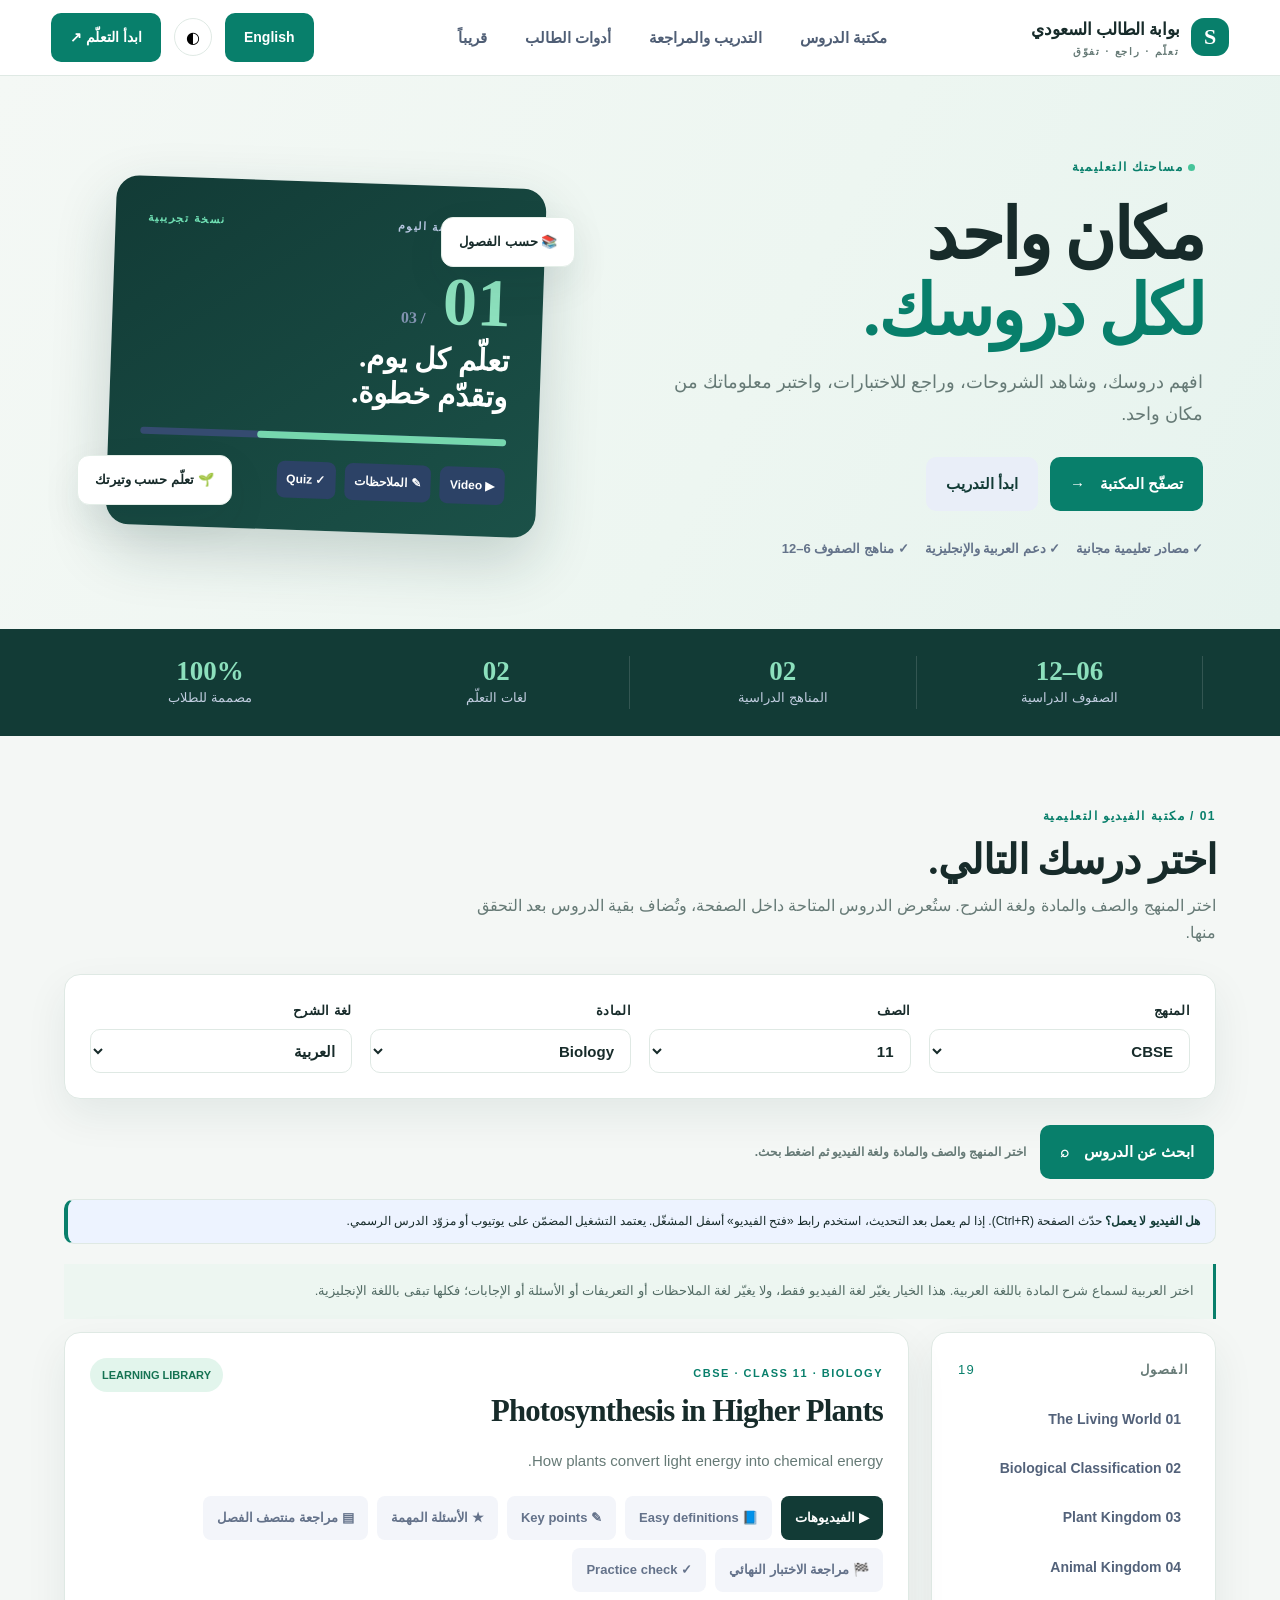
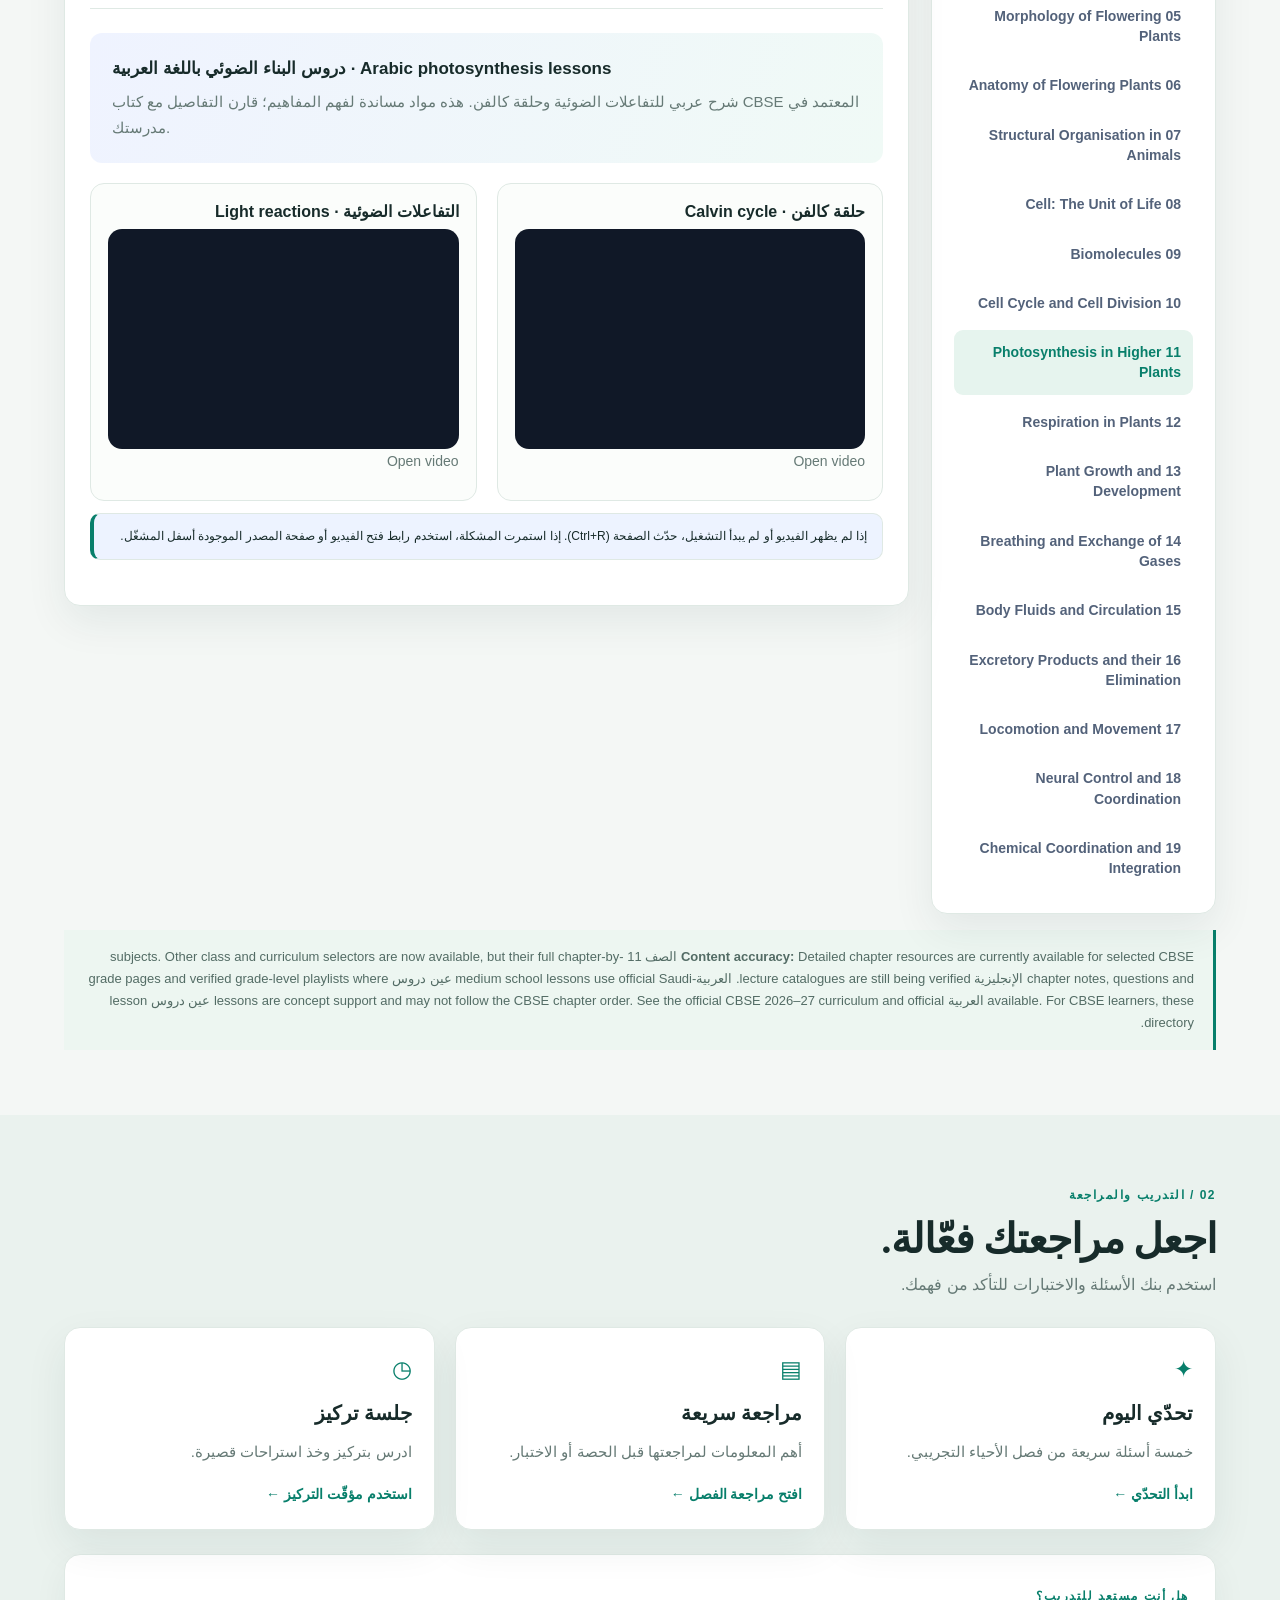
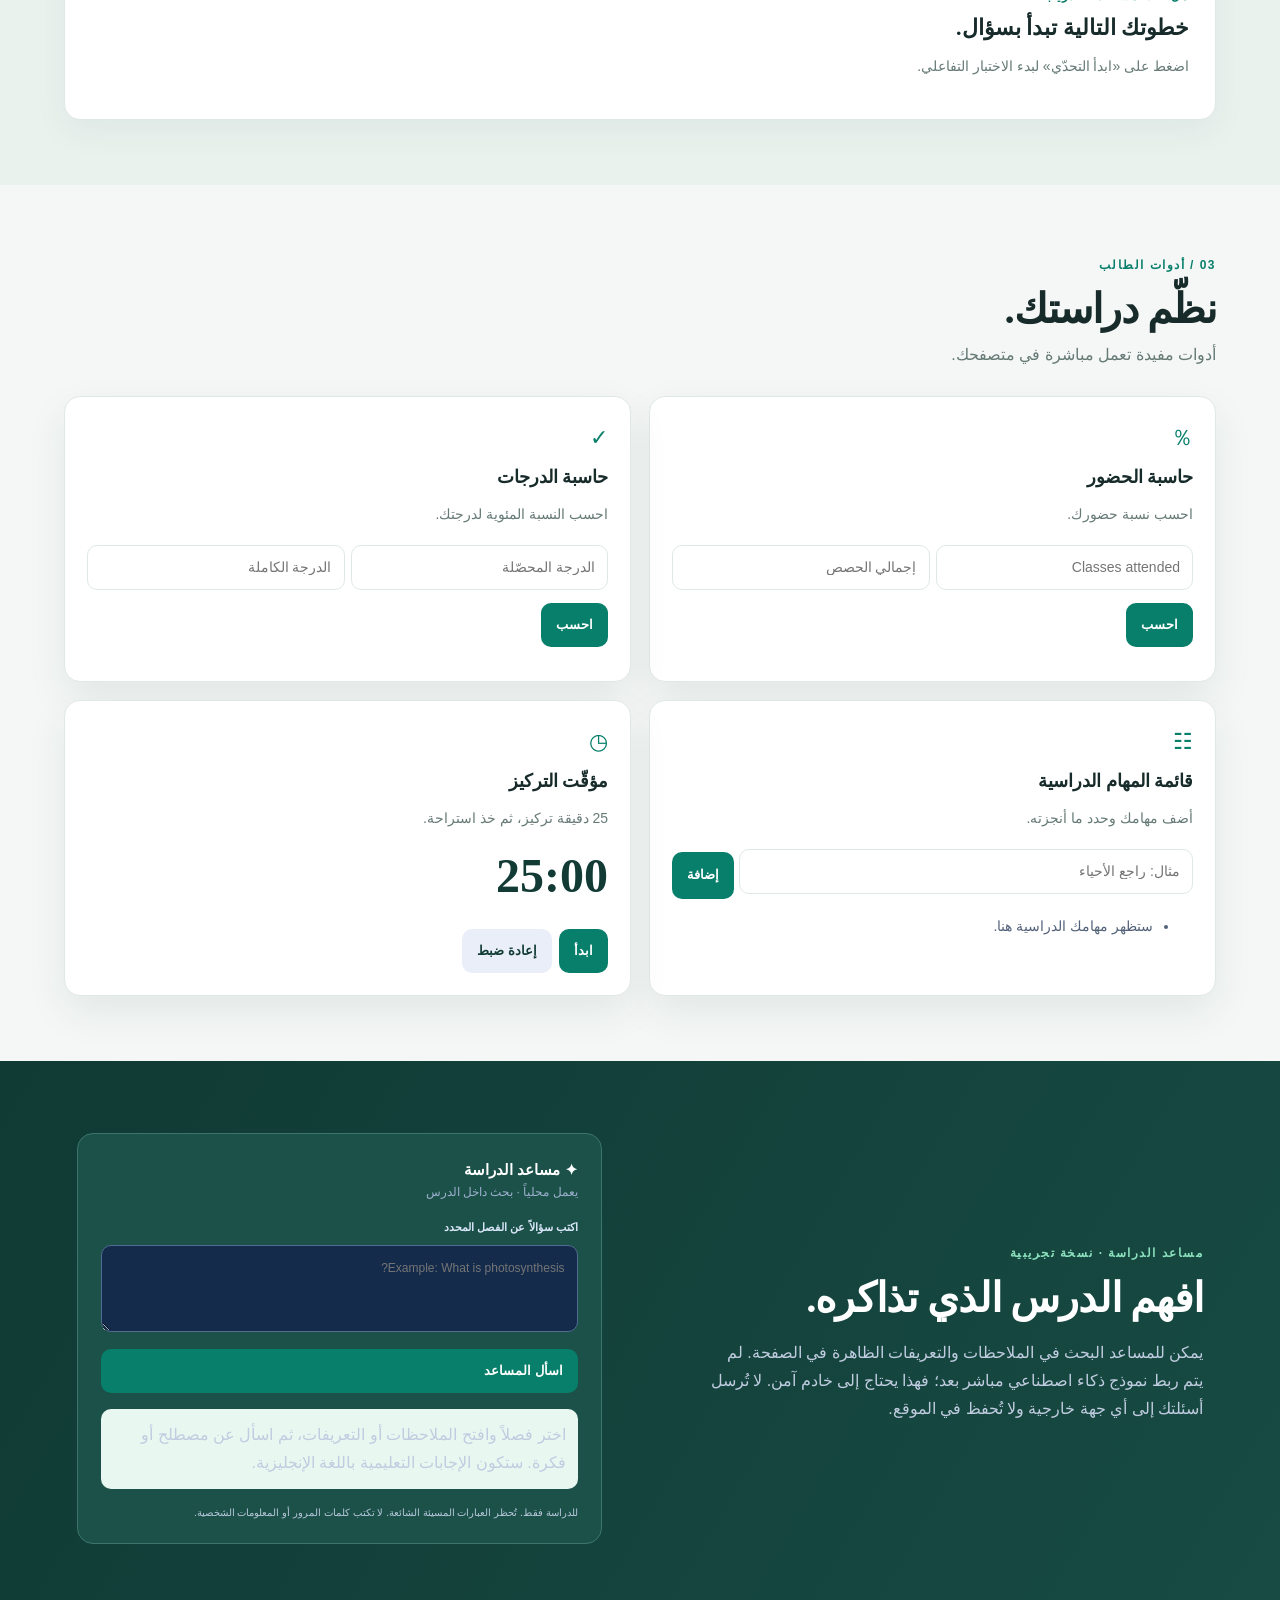
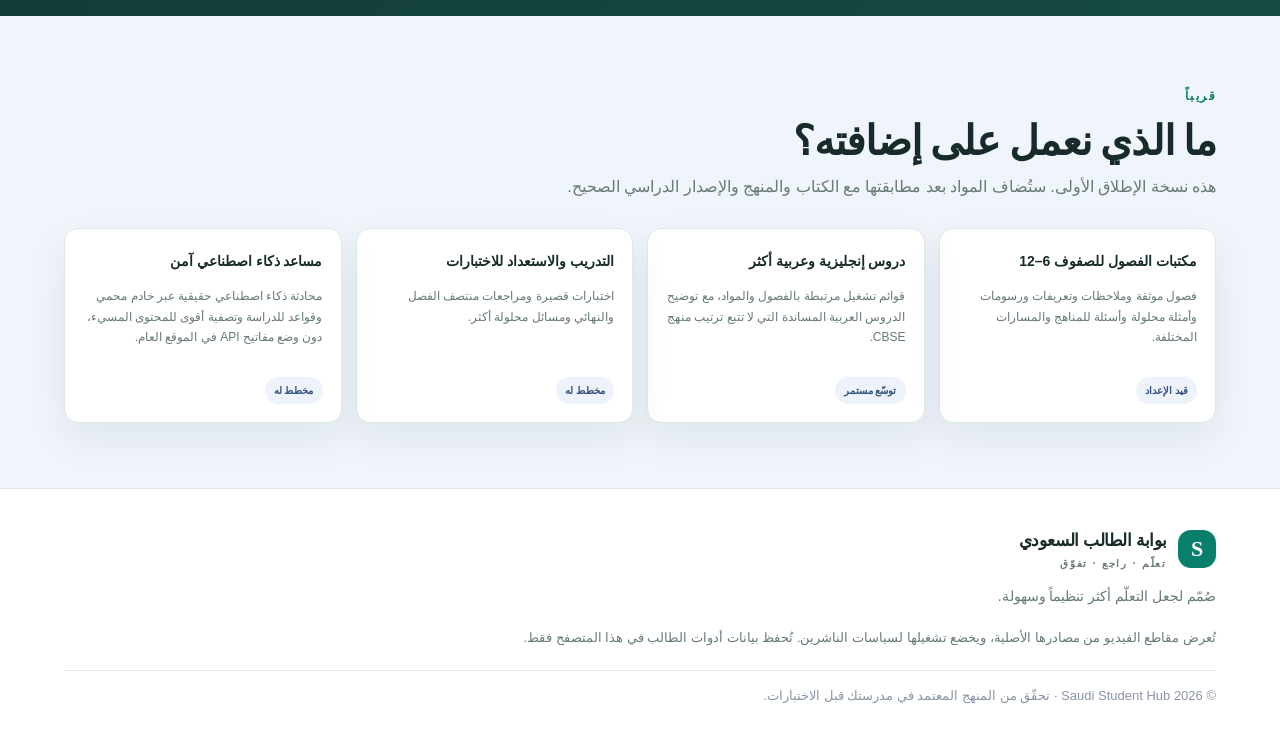
==== index.html @ e839a1c0 "Load Saudi curriculum resource navigation" ====
<!doctype html>
<html lang="ar" dir="rtl">
<head>
<meta charset="utf-8"><meta name="viewport" content="width=device-width,initial-scale=1"><meta http-equiv="Content-Security-Policy" content="default-src 'self'; script-src 'self'; style-src 'self' 'unsafe-inline'; font-src 'self' data:; img-src 'self' data: https:; frame-src https://www.youtube-nocookie.com https://www.ientv.edu.sa; connect-src 'self'; object-src 'none'; base-uri 'self'; form-action 'self'; upgrade-insecure-requests"><meta name="referrer" content="strict-origin-when-cross-origin">
<meta name="description" content="Saudi Student Hub: organised chapter lessons, embedded videos, notes, revision and practice.">
<title>بوابة الطالب السعودي | تعلّم وراجع وتفوّق</title><link rel="stylesheet" href="style.css">
</head>
<body>
<header class="topbar"><a class="brand" href="#home"><span class="brandmark">S</span><span>بوابة الطالب السعودي<small>تعلّم · راجع · تفوّق</small></span></a><nav><a href="#library">مكتبة الدروس</a><a href="#practice">التدريب والمراجعة</a><a href="#tools">أدوات الطالب</a><a href="#comingSoon">قريباً</a></nav><div class="top-actions"><a class="primary-link" href="index-en.html">English</a><button id="themeToggle" class="icon-btn" aria-label="تغيير المظهر">◐</button><a class="primary-link" href="#library">ابدأ التعلّم ↗</a></div></header>
<main id="home">
<section class="hero"><div class="hero-copy"><span class="eyebrow"><i></i> مساحتك التعليمية</span><h1>مكان واحد<br><em>لكل دروسك.</em></h1><p>افهم دروسك، وشاهد الشروحات، وراجع للاختبارات، واختبر معلوماتك من مكان واحد.</p><div class="hero-actions"><a class="btn primary" href="#library">تصفّح المكتبة <b>→</b></a><a class="btn secondary" href="#practice">ابدأ التدريب</a></div><div class="hero-meta"><span>✓ مصادر تعليمية مجانية</span><span>✓ دعم العربية والإنجليزية</span><span>✓ مناهج الصفوف 6–12</span></div></div><div class="hero-art"><div class="art-card"><div class="art-head"><span>✦ خطة دراسة اليوم</span><span class="status">نسخة تجريبية</span></div><div class="art-number">01 <small>/ 03</small></div><h3>تعلّم كل يوم.<br>وتقدّم خطوة.</h3><div class="art-progress"><span></span></div><div class="art-tags"><b>▶ Video</b><b>✎ Notes</b><b>✓ Quiz</b></div></div><div class="bubble bubble-one">📚 حسب الفصول</div><div class="bubble bubble-two">🌱 تعلّم حسب وتيرتك</div></div></section>
<section class="stats"><div><b>06–12</b><span>الصفوف الدراسية</span></div><div><b>02</b><span>المناهج الدراسية</span></div><div><b>02</b><span>لغات التعلّم</span></div><div><b>100%</b><span>مصممة للطلاب</span></div></section>
<section id="library" class="section"><div class="section-title"><div><span class="eyebrow">01 / مكتبة الفيديو التعليمية</span><h2>اختر درسك التالي.</h2><p>اختر المنهج والصف والمادة ولغة الشرح. ستُعرض الدروس المتاحة داخل الصفحة، وتُضاف بقية الدروس بعد التحقق منها.</p></div></div>
<div class="selector-panel"><label>المنهج<select id="curriculum"><option value="CBSE">CBSE</option><option value="Saudi curriculum">المنهج السعودي</option></select></label><label>الصف<select id="classSelect"><option>6</option><option>7</option><option>8</option><option>9</option><option>10</option><option selected>11</option><option>12</option></select></label><label id="saudiPathwayLabel" hidden>المسار الدراسي<select id="saudiPathwaySelect"><option value="Common First Year">السنة الأولى المشتركة</option><option value="General Pathway">المسار العام</option><option value="Health and Life Pathway">مسار الصحة والحياة</option><option value="Islamic Studies Pathway">مسار الدراسات الإسلامية</option><option value="Business Administration Pathway">مسار إدارة الأعمال</option><option value="Computer Science and Engineering Pathway">مسار علوم الحاسب والهندسة</option></select></label><label>المادة<select id="subjectSelect"><option>Biology</option><option>Chemistry</option><option>Physics</option><option>Mathematics</option><option value="English">الإنجليزية</option><option value="Arabic">العربية</option></select></label><label>لغة الشرح<select id="languageSelect"><option value="English">الإنجليزية</option><option value="Arabic">العربية</option></select></label></div><div class="selector-search-row"><button id="searchLessons" class="btn primary" type="button">ابحث عن الدروس <span aria-hidden="true">⌕</span></button><p id="searchStatus" class="search-status" role="status" aria-live="polite">اختر المنهج والصف والمادة ولغة الفيديو ثم اضغط بحث.</p></div>
<p class="video-refresh-note" role="note"><b>هل الفيديو لا يعمل؟</b> حدّث الصفحة (Ctrl+R). إذا لم يعمل بعد التحديث، استخدم رابط «فتح الفيديو» أسفل المشغّل. يعتمد التشغيل المضمّن على يوتيوب أو مزوّد الدرس الرسمي.</p>
<p class="scope-note">اختر العربية لسماع شرح المادة باللغة العربية. هذا الخيار يغيّر لغة الفيديو فقط، ولا يغيّر لغة الملاحظات أو التعريفات أو الأسئلة أو الإجابات؛ فكلها تبقى باللغة الإنجليزية.</p>
<div class="learning-layout"><aside class="chapter-panel"><div class="panel-heading"><b>الفصول</b><span id="chapterCount">08</span></div><div id="chapterList"></div></aside><article id="chapterArea" class="chapter-area" aria-live="polite"></article></div>
<div class="scope-note"><b>Content accuracy:</b> Detailed chapter resources are currently available for selected CBSE الصف 11 subjects. Other class and curriculum selectors are now available, but their full chapter-by-chapter notes, questions and الإنجليزية lecture catalogues are still being verified. العربية-medium school lessons use official Saudi عين دروس grade pages and verified grade-level playlists where available. For CBSE learners, these العربية lessons are concept support and may not follow the CBSE chapter order. See the <a href="https://cbseacademic.nic.in/curriculum_2027.html" target="_blank" rel="noopener">official CBSE 2026–27 curriculum</a> and <a href="https://www.ientv.edu.sa/ar/doros" target="_blank" rel="noopener">official عين دروس lesson directory</a>.</div>
</section>
<section id="practice" class="section practice-section"><div class="section-title"><div><span class="eyebrow">02 / التدريب والمراجعة</span><h2>اجعل مراجعتك فعّالة.</h2><p>استخدم بنك الأسئلة والاختبارات للتأكد من فهمك.</p></div></div><div class="practice-grid"><div class="practice-card"><span class="card-icon">✦</span><h3>تحدّي اليوم</h3><p>خمسة أسئلة سريعة من فصل الأحياء التجريبي.</p><button class="text-btn" id="dailyQuiz">ابدأ التحدّي ←</button></div><div class="practice-card"><span class="card-icon">▤</span><h3>مراجعة سريعة</h3><p>أهم المعلومات لمراجعتها قبل الحصة أو الاختبار.</p><a class="text-btn" href="#library">افتح مراجعة الفصل ←</a></div><div class="practice-card"><span class="card-icon">◷</span><h3>جلسة تركيز</h3><p>ادرس بتركيز وخذ استراحات قصيرة.</p><a class="text-btn" href="#tools">استخدم مؤقّت التركيز ←</a></div></div><div id="quizArea" class="quiz-area"><div><span class="eyebrow">هل أنت مستعد للتدريب؟</span><h3>خطوتك التالية تبدأ بسؤال.</h3><p>اضغط على «ابدأ التحدّي» لبدء الاختبار التفاعلي.</p></div></div></section>
<section id="tools" class="section tools-section"><div class="section-title"><div><span class="eyebrow">03 / أدوات الطالب</span><h2>نظّم دراستك.</h2><p>أدوات مفيدة تعمل مباشرة في متصفحك.</p></div></div><div class="tools-grid"><div class="tool-card"><span class="tool-symbol">％</span><h3>حاسبة الحضور</h3><p>احسب نسبة حضورك.</p><div class="two-inputs"><input id="attended" type="number" min="0" placeholder="Classes attended"><input id="total" type="number" min="1" placeholder="إجمالي الحصص"></div><button class="btn primary small" id="attendanceBtn">احسب</button><output id="attendanceResult"></output></div><div class="tool-card"><span class="tool-symbol">✓</span><h3>حاسبة الدرجات</h3><p>احسب النسبة المئوية لدرجتك.</p><div class="two-inputs"><input id="marks" type="number" min="0" placeholder="الدرجة المحصّلة"><input id="outOf" type="number" min="1" placeholder="الدرجة الكاملة"></div><button class="btn primary small" id="marksBtn">احسب</button><output id="marksResult"></output></div><div class="tool-card"><span class="tool-symbol">☷</span><h3>قائمة المهام الدراسية</h3><p>أضف مهامك وحدد ما أنجزته.</p><form id="taskForm" class="task-form"><input id="taskInput" placeholder="مثال: راجع الأحياء" maxlength="80" required><button class="btn primary small">إضافة</button></form><ul id="taskList"></ul></div><div class="tool-card"><span class="tool-symbol">◷</span><h3>مؤقّت التركيز</h3><p>25 دقيقة تركيز، ثم خذ استراحة.</p><div id="timer">25:00</div><div class="timer-buttons"><button id="timerStart" class="btn primary small">ابدأ</button><button id="timerReset" class="btn secondary small">إعادة ضبط</button></div></div></div></section>
<section class="assistant"><div><span class="eyebrow">مساعد الدراسة · نسخة تجريبية</span><h2>افهم الدرس الذي تذاكره.</h2><p>يمكن للمساعد البحث في الملاحظات والتعريفات الظاهرة في الصفحة. لم يتم ربط نموذج ذكاء اصطناعي مباشر بعد؛ فهذا يحتاج إلى خادم آمن. لا تُرسل أسئلتك إلى أي جهة خارجية ولا تُحفظ في الموقع.</p></div>
<div class="chat-preview" id="studyAssistant"><div class="chat-title">✦ مساعد الدراسة <small>يعمل محلياً · بحث داخل الدرس</small></div>
<form id="assistantForm" class="assistant-form"><label for="assistantInput">اكتب سؤالاً عن الفصل المحدد</label><textarea id="assistantInput" maxlength="500" rows="3" placeholder="Example: What is photosynthesis?"></textarea><button class="btn primary small" type="submit">اسأل المساعد</button></form>
<p id="assistantOutput" class="assistant-output" role="status" aria-live="polite">اختر فصلاً وافتح الملاحظات أو التعريفات، ثم اسأل عن مصطلح أو فكرة. ستكون الإجابات التعليمية باللغة الإنجليزية.</p>
<small class="assistant-safety">للدراسة فقط. تُحظر العبارات المسيئة الشائعة. لا تكتب كلمات المرور أو المعلومات الشخصية.</small></div></section>
<section class="section roadmap" id="comingSoon"><div class="section-title"><div><span class="eyebrow">قريباً</span><h2>ما الذي نعمل على إضافته؟</h2><p>هذه نسخة الإطلاق الأولى. ستُضاف المواد بعد مطابقتها مع الكتاب والمنهج والإصدار الدراسي الصحيح.</p></div></div>
<div class="roadmap-grid">
<article class="roadmap-card"><b>مكتبات الفصول للصفوف 6–12</b><p>فصول موثقة وملاحظات وتعريفات ورسومات وأمثلة محلولة وأسئلة للمناهج والمسارات المختلفة.</p><span>قيد الإعداد</span></article>
<article class="roadmap-card"><b>دروس إنجليزية وعربية أكثر</b><p>قوائم تشغيل مرتبطة بالفصول والمواد، مع توضيح الدروس العربية المساندة التي لا تتبع ترتيب منهج CBSE.</p><span>توسّع مستمر</span></article>
<article class="roadmap-card"><b>التدريب والاستعداد للاختبارات</b><p>اختبارات قصيرة ومراجعات منتصف الفصل والنهائي ومسائل محلولة أكثر.</p><span>مخطط له</span></article>
<article class="roadmap-card"><b>مساعد ذكاء اصطناعي آمن</b><p>محادثة ذكاء اصطناعي حقيقية عبر خادم محمي وقواعد للدراسة وتصفية أقوى للمحتوى المسيء، دون وضع مفاتيح API في الموقع العام.</p><span>مخطط له</span></article>
</div></section>
</main><footer><a class="brand" href="#home"><span class="brandmark">S</span><span>بوابة الطالب السعودي<small>تعلّم · راجع · تفوّق</small></span></a><p>صُمّم لجعل التعلّم أكثر تنظيماً وسهولة.</p><small>تُعرض مقاطع الفيديو من مصادرها الأصلية، ويخضع تشغيلها لسياسات الناشرين. تُحفظ بيانات أدوات الطالب في هذا المتصفح فقط.</small><div class="footer-bottom">© <span id="year"></span> Saudi Student Hub · تحقّق من المنهج المعتمد في مدرستك قبل الاختبارات.</div></footer>
<script src="script.js"></script>
<script src="curriculum-expansion.js"></script></body></html>
---- style.css ----
:root{--bg:#f6f8fc;--surface:#fff;--ink:#17243b;--muted:#69768b;--line:#e4e9f1;--navy:#172d50;--blue:#3867df;--mint:#dff6ee;--purple:#eee9ff;--shadow:0 18px 55px rgba(25,47,82,.08)}*{box-sizing:border-box}html{scroll-behavior:smooth}body{margin:0;background:var(--bg);color:var(--ink);font-family:'DM Sans',sans-serif;line-height:1.55}a{color:inherit;text-decoration:none}button,input,select{font:inherit}.topbar{height:78px;padding:0 max(5vw,24px);display:flex;align-items:center;justify-content:space-between;background:rgba(255,255,255,.94);border-bottom:1px solid var(--line);position:sticky;top:0;z-index:10;backdrop-filter:blur(14px)}.brand{display:flex;align-items:center;gap:11px;font-weight:800;letter-spacing:-.4px}.brandmark{width:38px;height:38px;border-radius:12px;background:var(--navy);color:white;display:grid;place-items:center;font:800 22px Manrope}.brand small{display:block;font-size:9px;letter-spacing:1.8px;color:var(--muted);font-weight:700}.topbar nav{display:flex;gap:34px;color:#4f5e75;font-size:13px;font-weight:700}.topbar nav a:hover{color:var(--blue)}.top-actions{display:flex;align-items:center;gap:13px}.icon-btn{border:1px solid var(--line);background:white;border-radius:50%;width:38px;height:38px;cursor:pointer}.primary-link{background:var(--blue);color:white;padding:11px 17px;border-radius:10px;font-size:12px;font-weight:800}.hero{padding:82px max(8vw,28px) 76px;display:grid;grid-template-columns:1.05fr .95fr;gap:6vw;align-items:center;background:linear-gradient(120deg,#f6f8fc 55%,#edf2ff)}.eyebrow{font-size:10px;font-weight:800;letter-spacing:1.8px;color:var(--blue)}.eyebrow i{display:inline-block;width:7px;height:7px;background:#46c49a;border-radius:50%;margin-right:8px}.hero h1{font:800 clamp(42px,5.4vw,72px)/1.04 Manrope;letter-spacing:-3.5px;margin:18px 0}.hero h1 em{color:var(--blue);font-style:normal}.hero-copy>p{color:var(--muted);max-width:520px;font-size:16px}.hero-actions{display:flex;gap:12px;margin:27px 0}.btn{border:0;border-radius:10px;padding:13px 18px;display:inline-flex;align-items:center;gap:15px;font-size:12px;font-weight:800;cursor:pointer}.primary{background:var(--blue);color:white}.secondary{background:#e9eef8;color:var(--navy)}.hero-meta{display:flex;flex-wrap:wrap;gap:17px;color:#64738a;font-size:11px;font-weight:700}.hero-art{min-height:340px;position:relative;display:grid;place-items:center;background:radial-gradient(circle,#dce6ff 0,transparent 65%)}.art-card{background:var(--navy);color:white;width:min(390px,90%);padding:28px;border-radius:23px;box-shadow:0 25px 65px #243e6b44;transform:rotate(2deg)}.art-head{display:flex;justify-content:space-between;color:#b7c7e2;font-size:9px;letter-spacing:1.5px;font-weight:800}.status{color:#70e0b4}.art-number{font:800 62px Manrope;margin-top:25px;color:#8baaff}.art-number small{font-size:16px;color:#8293b0}.art-card h3{font:700 26px/1.25 Manrope;margin:0 0 24px}.art-progress{height:7px;background:#354b70;border-radius:10px}.art-progress span{display:block;width:68%;height:100%;background:#6dd5b0;border-radius:10px}.art-tags{display:flex;gap:9px;margin-top:22px}.art-tags b{font-size:10px;background:#2c4266;padding:8px 10px;border-radius:8px}.bubble{position:absolute;background:white;padding:12px 16px;border-radius:12px;box-shadow:var(--shadow);font-size:11px;font-weight:800}.bubble-one{top:35px;right:0}.bubble-two{bottom:25px;left:0}.stats{margin:-1px auto 0;background:var(--navy);color:white;display:grid;grid-template-columns:repeat(4,1fr);padding:23px 8%;gap:15px}.stats div{display:flex;flex-direction:column;align-items:center;border-right:1px solid #ffffff24}.stats div:last-child{border:0}.stats b{font:800 23px Manrope;color:#8fe0c0}.stats span{font-size:10px;color:#c1cde0}.section{padding:82px max(7vw,24px)}.section-title{display:flex;justify-content:space-between;align-items:end;margin-bottom:27px}.section-title h2,.assistant h2{font:800 clamp(28px,3vw,40px) Manrope;letter-spacing:-1.5px;margin:8px 0}.section-title p{margin:0;color:var(--muted);font-size:13px}.selector-panel{display:grid;grid-template-columns:repeat(4,1fr);gap:14px;background:white;padding:20px;border:1px solid var(--line);border-radius:15px;box-shadow:var(--shadow);margin-bottom:20px}.selector-panel label{font-size:10px;color:var(--muted);font-weight:800;letter-spacing:.7px}.selector-panel select{display:block;width:100%;margin-top:7px;padding:12px;border:1px solid var(--line);border-radius:9px;background:#fbfcff;color:var(--ink);font-size:12px}.learning-layout{display:grid;grid-template-columns:245px 1fr;gap:18px;align-items:start}.chapter-panel,.chapter-area{background:white;border:1px solid var(--line);border-radius:15px;box-shadow:var(--shadow)}.chapter-panel{padding:18px}.panel-heading{display:flex;justify-content:space-between;font-size:10px;letter-spacing:1.2px;color:var(--muted);padding:4px 4px 14px}.panel-heading span{color:var(--blue)}#chapterList{display:grid;gap:5px}.chapter-button{text-align:left;border:0;background:transparent;padding:11px;border-radius:9px;color:#53627a;font-size:11px;font-weight:700;cursor:pointer}.chapter-button.active,.chapter-button:hover{background:#edf2ff;color:var(--blue)}.chapter-area{padding:25px;min-height:600px}.chapter-top{display:flex;justify-content:space-between;gap:12px;align-items:start}.chapter-top .eyebrow{font-size:9px}.chapter-top h2{font:800 27px Manrope;letter-spacing:-.8px;margin:7px 0}.chapter-tag{background:#e9f7f1;color:#22845e;padding:7px 10px;border-radius:20px;font-size:9px;font-weight:800;white-space:nowrap}.chapter-desc{color:var(--muted);font-size:12px;margin:5px 0 18px}.tabs{display:flex;gap:6px;flex-wrap:wrap;border-bottom:1px solid var(--line);padding-bottom:12px}.tab{background:#f3f5fa;border:0;border-radius:8px;padding:9px 12px;font-size:10px;font-weight:800;color:#64728a;cursor:pointer}.tab.active{background:var(--navy);color:white}.tab-content{padding-top:19px}.video-grid{display:grid;grid-template-columns:repeat(2,1fr);gap:15px}.video-card{border:1px solid var(--line);border-radius:12px;padding:12px}.video-card h4{margin:0 0 5px;font-size:12px}.video-card p{margin:0 0 10px;color:var(--muted);font-size:10px}.video-frame{width:100%;aspect-ratio:16/9;border:0;border-radius:9px;background:#101c31}.video-note{font-size:10px;color:var(--muted);margin-top:12px}.notes-grid{display:grid;grid-template-columns:repeat(2,1fr);gap:11px}.note{background:#f7f9fd;border:1px solid var(--line);padding:15px;border-radius:10px}.note b{font-size:11px}.note p{font-size:11px;color:var(--muted);margin:5px 0 0}.question{border:1px solid var(--line);border-radius:10px;padding:14px;margin-bottom:10px}.question h4{font-size:12px;margin:0 0 9px}.answer{display:none;background:#eff8f4;padding:11px;border-radius:8px;font-size:11px;color:#245c48;margin-top:9px}.answer.show{display:block}.reveal{border:0;background:#edf2ff;color:var(--blue);border-radius:7px;padding:7px 10px;font-size:10px;font-weight:800;cursor:pointer}.revision-banner{background:linear-gradient(110deg,#eff3ff,#f0faf6);border-radius:12px;padding:18px;margin-bottom:15px}.revision-banner b{font-size:13px}.revision-banner p{font-size:11px;color:var(--muted);margin:5px 0 0}.revision-list{padding-left:18px;font-size:11px;color:#53627a}.revision-list li{margin:9px 0}.quiz-question{font-size:13px;font-weight:800}.quiz-options{display:grid;gap:8px;margin-top:13px}.quiz-option{border:1px solid var(--line);background:white;text-align:left;padding:10px;border-radius:8px;font-size:11px;cursor:pointer}.quiz-option.correct{background:#e5f8ef;border-color:#78cba7}.quiz-option.wrong{background:#fff0ef;border-color:#e4a19a}.scope-note{margin-top:16px;padding:13px 16px;border-left:3px solid #7f9ce9;background:#edf2fc;color:#5e6b82;font-size:10px}.practice-section{background:#eef2fa}.practice-grid{display:grid;grid-template-columns:repeat(3,1fr);gap:15px}.practice-card{background:white;padding:22px;border-radius:13px;border:1px solid var(--line)}.card-icon{font-size:23px;color:var(--blue)}.practice-card h3{font:800 17px Manrope;margin:12px 0 5px}.practice-card p{font-size:11px;color:var(--muted);min-height:36px}.text-btn{border:0;background:transparent;color:var(--blue);font-size:11px;font-weight:800;padding:0;cursor:pointer}.quiz-area{background:white;border:1px solid var(--line);border-radius:13px;margin-top:17px;padding:22px;min-height:130px}.quiz-area h3{margin:7px 0;font:800 20px Manrope}.quiz-area p{font-size:11px;color:var(--muted)}.tools-grid{display:grid;grid-template-columns:repeat(4,1fr);gap:14px}.tool-card{background:white;border:1px solid var(--line);border-radius:13px;padding:18px}.tool-symbol{font-size:22px;color:var(--blue)}.tool-card h3{font:800 14px Manrope;margin:8px 0 4px}.tool-card p{font-size:10px;color:var(--muted);min-height:30px}.two-inputs{display:grid;grid-template-columns:1fr 1fr;gap:6px}.tool-card input{min-width:0;width:100%;border:1px solid var(--line);border-radius:7px;padding:9px;font-size:10px;margin:4px 0}.small{padding:9px 12px;font-size:10px;margin-top:8px}.tool-card output{display:block;font-size:10px;color:#26845f;margin-top:8px}.task-form{display:flex;gap:5px}.task-form input{flex:1}.task-form button{white-space:nowrap}#taskList{padding-left:17px;font-size:10px;color:#53627a}#timer{font:800 30px Manrope;margin:12px 0;color:var(--navy)}.timer-buttons{display:flex;gap:7px}.assistant{background:var(--navy);color:white;padding:58px max(8vw,25px);display:grid;grid-template-columns:1fr 1fr;gap:8vw;align-items:center}.assistant .eyebrow{color:#8fe0c0}.assistant p{color:#c0cce0;font-size:13px;max-width:500px}.chat-preview{background:#203b65;border:1px solid #49618a;border-radius:16px;padding:18px}.chat-title{font-weight:800;font-size:12px}.chat-title small{display:block;color:#9db0ce;font-size:9px;font-weight:500}.chat-bubble{background:#36517a;padding:12px;border-radius:10px;font-size:11px;max-width:85%;color:white}.chat-bubble.reply{background:#e9f7f1;color:#245c48;margin-left:auto}footer{padding:32px max(7vw,24px);background:white;border-top:1px solid var(--line)}footer>p{font-size:11px;color:var(--muted)}footer>small{font-size:10px;color:var(--muted)}.footer-bottom{border-top:1px solid var(--line);margin-top:20px;padding-top:14px;color:#8994a6;font-size:10px}.dark{--bg:#101827;--surface:#182438;--ink:#eaf0fa;--muted:#a7b4c8;--line:#2b3a50;--navy:#0b1730}.dark .topbar,.dark footer,.dark .chapter-panel,.dark .chapter-area,.dark .selector-panel,.dark .practice-card,.dark .quiz-area,.dark .tool-card{background:#182438;color:var(--ink)}.dark .selector-panel select,.dark .chapter-button,.dark .quiz-option,.dark .tool-card input{background:#202e43;color:var(--ink);border-color:var(--line)}.dark .hero{background:linear-gradient(120deg,#101827,#1a2942)}.dark .stats{background:#0b1730}.dark .practice-section{background:#131f32}.dark .note{background:#202e43}.dark .answer{background:#1e4238;color:#b9ead5}.dark .scope-note{background:#1c2c45;color:#bac8dc}.dark .icon-btn{background:#202e43;color:white;border-color:var(--line)}
@media(max-width:900px){.topbar nav{gap:14px}.hero{padding-top:55px}.tools-grid{grid-template-columns:repeat(2,1fr)}}@media(max-width:680px){.topbar{height:66px;padding:0 16px}.topbar nav{display:none}.primary-link{display:none}.hero{grid-template-columns:1fr;padding:55px 22px 40px}.hero-art{min-height:280px}.hero h1{font-size:49px}.stats{grid-template-columns:repeat(2,1fr);padding:20px}.stats div:nth-child(2){border:0}.section{padding:55px 17px}.selector-panel{grid-template-columns:repeat(2,1fr);padding:14px}.learning-layout{grid-template-columns:1fr}.chapter-panel{padding:12px}.chapter-list{display:flex!important;overflow:auto;gap:5px}#chapterList{display:flex}.chapter-button{white-space:nowrap}.chapter-area{padding:17px}.chapter-top h2{font-size:22px}.video-grid,.notes-grid{grid-template-columns:1fr}.practice-grid{grid-template-columns:1fr}.tools-grid{grid-template-columns:1fr 1fr}.assistant{grid-template-columns:1fr;padding:45px 22px}.hero-meta{gap:9px}.section-title h2{font-size:29px}}@media(max-width:390px){.tools-grid{grid-template-columns:1fr}.selector-panel{grid-template-columns:1fr 1fr}.art-tags{gap:4px}.art-tags b{font-size:8px;padding:7px}}

/* Version 3.1 — readability, alignment and spacing fixes */
:root{--content-width:1240px}
html{font-size:16px}
body{width:100%;min-width:320px;font-size:16px;line-height:1.7;overflow-x:hidden;word-break:normal;overflow-wrap:break-word}
main,footer{width:100%}
.topbar{padding-left:max(4vw,24px);padding-right:max(4vw,24px);gap:24px}
.brand{font-size:17px;flex-shrink:0}
.brand small{font-size:10px;line-height:1.5}
.topbar nav{font-size:15px;gap:clamp(18px,3vw,38px)}
.primary-link{font-size:14px;padding:13px 19px}
.hero{padding:clamp(64px,8vw,104px) max(calc((100vw - var(--content-width))/2),6vw);gap:clamp(36px,6vw,88px)}
.eyebrow{font-size:12px;letter-spacing:1.5px}
.hero h1{font-size:clamp(48px,5.5vw,76px);line-height:1.08;letter-spacing:-2.5px}
.hero-copy>p{font-size:18px;line-height:1.75;max-width:590px}
.btn{font-size:15px;padding:14px 20px}
.hero-meta{font-size:13px;gap:16px}
.art-card{padding:32px;width:min(430px,92%)}
.art-head{font-size:11px}.art-number{font-size:68px}.art-card h3{font-size:29px}.art-tags b{font-size:12px}
.bubble{font-size:13px;padding:13px 17px}
.stats{padding:27px max(calc((100vw - var(--content-width))/2),6vw);gap:20px}
.stats b{font-size:27px}.stats span{font-size:13px}
.section{max-width:1440px;margin:0 auto;padding:clamp(58px,7vw,90px) max(calc((100vw - var(--content-width))/2),5vw)}
.section-title{margin-bottom:34px}
.section-title h2,.assistant h2{font-size:clamp(30px,3.2vw,43px);line-height:1.2;letter-spacing:-1px}
.section-title p{font-size:16px;line-height:1.65;max-width:760px}
.selector-panel{gap:18px;padding:25px;margin-bottom:26px}
.selector-panel label{font-size:13px;letter-spacing:.3px}
.selector-panel select{font-size:15px;padding:14px 13px;min-height:48px}
.learning-layout{grid-template-columns:minmax(230px,285px) minmax(0,1fr);gap:22px}
.chapter-panel{padding:22px}
.panel-heading{font-size:13px;padding-bottom:16px}
.chapter-button{font-size:14px;line-height:1.45;padding:12px}
.chapter-area{padding:clamp(22px,3vw,34px);min-width:0}
.chapter-top h2{font-size:clamp(25px,2.4vw,32px);line-height:1.25}
.chapter-top .eyebrow{font-size:11px}
.chapter-tag{font-size:11px;padding:8px 12px}
.chapter-desc{font-size:15px;line-height:1.65;margin:9px 0 22px}
.tabs{gap:9px;padding-bottom:16px}
.tab{font-size:13px;padding:11px 14px}
.tab-content{padding-top:24px}
.video-grid{gap:20px}
.video-card{padding:17px;border-radius:14px;min-width:0}
.video-card h4{font-size:16px;line-height:1.4}
.video-card p{font-size:14px;line-height:1.6}
.video-note{font-size:13px;line-height:1.6}
.notes-grid{gap:15px}
.note{padding:19px}
.note b{font-size:15px}.note p{font-size:14px;line-height:1.7}
.question{padding:18px;margin-bottom:13px}
.question h4{font-size:16px;line-height:1.55;margin-bottom:13px}
.reveal{font-size:13px;padding:9px 13px}
.answer{font-size:14px;line-height:1.7;padding:14px}
.revision-banner{padding:22px;margin-bottom:20px}
.revision-banner b{font-size:17px}.revision-banner p{font-size:15px;line-height:1.7}
.revision-list{font-size:15px;line-height:1.7;padding-left:24px}
.revision-list li{margin:11px 0}
.quiz-question{font-size:17px;line-height:1.6}
.quiz-option{font-size:15px;padding:13px}
.scope-note{font-size:13px;line-height:1.7;padding:16px 19px}
.practice-grid{gap:20px}
.practice-card{padding:26px}
.practice-card h3{font-size:20px}.practice-card p{font-size:15px;line-height:1.65;min-height:0}
.text-btn{font-size:14px}
.quiz-area{padding:26px;min-height:150px}
.quiz-area h3{font-size:22px}.quiz-area p{font-size:14px}
.tools-grid{grid-template-columns:repeat(2,minmax(0,1fr));gap:18px}
.tool-card{padding:23px;min-width:0}
.tool-card h3{font-size:18px;line-height:1.35}.tool-card p{font-size:14px;line-height:1.6;min-height:0}
.tool-card input{font-size:14px;padding:12px;min-width:0}
.small{font-size:13px;padding:11px 15px}
.tool-card output{font-size:14px}
#taskList{font-size:14px;line-height:1.7}
#timer{font-size:36px}
.assistant{padding:clamp(45px,6vw,72px) max(calc((100vw - var(--content-width))/2),6vw);gap:clamp(32px,6vw,80px)}
.assistant p{font-size:16px;line-height:1.75}
.chat-preview{padding:23px}.chat-title{font-size:15px}.chat-title small{font-size:12px}.chat-bubble{font-size:14px;line-height:1.6;padding:14px}
footer{padding:38px max(calc((100vw - var(--content-width))/2),5vw)}
footer>p{font-size:14px}footer>small{font-size:13px;line-height:1.7}.footer-bottom{font-size:13px}
button,a,select,input{max-width:100%}
@media(max-width:900px){.hero{padding-left:5vw;padding-right:5vw}.learning-layout{grid-template-columns:1fr}.chapter-panel{padding:16px}#chapterList{display:flex;overflow-x:auto;gap:7px;padding-bottom:5px}.chapter-button{white-space:nowrap;flex:0 0 auto}.tools-grid{grid-template-columns:repeat(2,minmax(0,1fr))}}
@media(max-width:680px){.topbar{height:auto;min-height:68px;padding:10px 16px}.brand{font-size:15px}.brandmark{width:36px;height:36px}.hero{padding:48px 22px 38px}.hero h1{font-size:clamp(43px,11vw,58px);letter-spacing:-1.8px}.hero-copy>p{font-size:16px}.hero-meta{font-size:12px}.stats{padding:20px 16px}.stats b{font-size:23px}.stats span{font-size:12px}.section{padding:52px 18px}.section-title h2{font-size:30px}.section-title p{font-size:14px}.selector-panel{grid-template-columns:repeat(2,minmax(0,1fr));padding:16px;gap:12px}.selector-panel label{font-size:12px}.selector-panel select{font-size:14px;padding:12px}.chapter-area{padding:19px}.chapter-top{flex-wrap:wrap}.chapter-top h2{font-size:24px}.tabs{gap:7px}.tab{font-size:12px;padding:10px}.video-grid,.notes-grid{grid-template-columns:1fr}.practice-grid{grid-template-columns:1fr}.tools-grid{grid-template-columns:1fr 1fr}.tool-card{padding:17px}.two-inputs{grid-template-columns:1fr}.assistant{grid-template-columns:1fr;padding:43px 20px}.assistant h2{font-size:30px}}
@media(max-width:390px){.tools-grid,.selector-panel{grid-template-columns:1fr}.hero h1{font-size:43px}.art-tags{flex-wrap:wrap}.chapter-area{padding:15px}}

/* Expanded chapter question bank */
.question-bank-head{display:flex;justify-content:space-between;align-items:center;margin:20px 0 12px}
.question-bank-head h3{font:800 19px Manrope;margin:0 0 4px;color:var(--ink)}
.question-bank-head p{font-size:12px;color:var(--muted);margin:0}
.question-filters{display:flex;flex-wrap:wrap;gap:8px;margin:14px 0 18px}
.q-filter{border:1px solid var(--line);background:#f5f7fb;color:#52627a;padding:9px 13px;border-radius:20px;font-size:11px;font-weight:800;cursor:pointer}
.q-filter.active{background:var(--navy);border-color:var(--navy);color:white}
.question-meta{font-size:9px;letter-spacing:1px;font-weight:900;color:var(--blue);margin-bottom:6px}
.chem-question h4{font-size:14px;line-height:1.6}
.chem-question .answer{font-size:13px;line-height:1.65;white-space:normal}
.dark .q-filter{background:#202e43;color:#c4d0e2;border-color:var(--line)}
.dark .q-filter.active{background:#3867df;color:white}
@media(max-width:650px){.question-bank-head h3{font-size:17px}.question-filters{gap:6px}.q-filter{padding:8px 10px;font-size:10px}}

/* Easy-definition cards and expanded chapter learning */
.note small{display:block;margin-top:10px;color:var(--muted);font-size:.88rem;line-height:1.55}
.note p{line-height:1.7}
.question-meta{letter-spacing:.06em}
.question h4{line-height:1.6}
.revision-banner p{line-height:1.7}
.tabs{flex-wrap:wrap;row-gap:8px}


/* Saudi Student Hub refresh — emerald, deep-ink and warm neutral palette */
:root{--bg:#f4f7f5;--surface:#fff;--ink:#172b2a;--muted:#667a76;--line:#dfe9e4;--navy:#123b36;--blue:#087f6b;--mint:#dff4eb;--purple:#e8f2ed;--shadow:0 16px 42px rgba(18,59,54,.075)}
body{background:var(--bg);color:var(--ink)}
.topbar{background:rgba(255,255,255,.96);border-color:var(--line);height:76px}
.brandmark{background:#087f6b;border-radius:13px}
.topbar nav a{padding:9px 0;position:relative}.topbar nav a:hover{color:#087f6b}
.primary-link,.btn.primary{background:#087f6b}.primary-link:hover,.btn.primary:hover{background:#066858;transform:translateY(-1px)}
.hero{background:linear-gradient(118deg,#f4f8f5 0%,#edf6f1 58%,#e6f3ee 100%);padding-top:76px;padding-bottom:70px}
.hero h1 em{color:#087f6b}.hero-art{background:radial-gradient(circle,#d6eee4 0,transparent 67%)}
.art-card{background:linear-gradient(145deg,#123b36,#1b5148);box-shadow:0 24px 60px rgba(18,59,54,.2)}
.art-number{color:#8ce0bd}.art-progress span{background:#76d7ae}
.bubble{border:1px solid #e4eee8}.stats{background:#123b36}.stats b{color:#8ce0bd}
.section{padding-top:76px;padding-bottom:76px}
.selector-panel,.chapter-panel,.chapter-area,.practice-card,.quiz-area,.tool-card{border-color:var(--line);box-shadow:0 12px 34px rgba(18,59,54,.055)}
.selector-panel select,.tool-card input{background:#fbfdfb;border-color:#dfe9e4}
.chapter-button.active,.chapter-button:hover{background:#e6f4ee;color:#087f6b}
.chapter-tag{background:#e2f5ec;color:#167353}.tab.active{background:#123b36}
.tab:not(.active):hover,.reveal:hover{background:#e6f4ee;color:#087f6b}
.video-card{background:#fbfdfb;border-color:#dfe9e4}.video-frame{background:#102b27}
.scope-note{background:#edf6f1;border-left-color:#087f6b;color:#536c65}
.practice-section{background:#eaf2ee}.practice-card,.tool-card{border-radius:16px}
.tool-symbol,.card-icon{color:#087f6b}#timer{color:#123b36}
.assistant{background:linear-gradient(120deg,#103a34,#174b43)}.assistant .eyebrow{color:#8ce0bd}
.chat-preview{background:#1b5148;border-color:#3c766a}.chat-bubble{background:#2b665b}
.chat-bubble.reply{background:#e2f5ec;color:#1c5845}
footer{background:#fff;border-color:var(--line)}
.practice-card,.tool-card,.chapter-panel,.chapter-area,.selector-panel{transition:box-shadow .2s ease,transform .2s ease}
.practice-card:hover,.tool-card:hover{transform:translateY(-3px);box-shadow:0 18px 40px rgba(18,59,54,.09)}
.dark{--bg:#0d1918;--surface:#142422;--ink:#e8f2ee;--muted:#a3b9b1;--line:#29413c;--navy:#0b2824;--blue:#39b995;--mint:#173b32;--purple:#1b332e;--shadow:0 18px 48px rgba(0,0,0,.22)}
.dark .topbar,.dark footer,.dark .chapter-panel,.dark .chapter-area,.dark .selector-panel,.dark .practice-card,.dark .quiz-area,.dark .tool-card{background:#142422;color:var(--ink);border-color:var(--line)}
.dark .hero{background:linear-gradient(120deg,#101f1d,#142b26)}.dark .practice-section{background:#10201d}
.dark .selector-panel select,.dark .chapter-button,.dark .quiz-option,.dark .tool-card input,.dark .tab:not(.active){background:#1b302c;color:var(--ink);border-color:var(--line)}
.dark .scope-note{background:#1b302c;color:#b6c9c1}.dark .video-card,.dark .note{background:#182c28;border-color:var(--line)}
.dark .chapter-button.active,.dark .chapter-button:hover{background:#21463d;color:#8ce0bd}.dark .tab.active{background:#087f6b}
@media(max-width:900px){.topbar{padding:0 22px}.topbar nav{gap:16px}.hero{padding:58px 6vw;gap:25px}.section{padding:60px 5vw}.tools-grid{grid-template-columns:repeat(2,1fr)}}
@media(max-width:650px){
.topbar{height:auto;min-height:68px;flex-wrap:wrap;gap:10px;padding:12px 16px}.topbar nav{order:3;width:100%;justify-content:space-between;gap:8px;font-size:11px}
.top-actions{margin-left:auto}.primary-link{padding:9px 11px;font-size:10px}.hero{grid-template-columns:1fr;padding:48px 22px 42px}
.hero h1{letter-spacing:-2px}.hero-art{min-height:280px}.stats{grid-template-columns:repeat(2,1fr);padding:20px}
.stats div:nth-child(2){border-right:0}.selector-panel{grid-template-columns:repeat(2,minmax(0,1fr));padding:14px}
.learning-layout{grid-template-columns:1fr}.chapter-panel{padding:13px}#chapterList{display:flex;overflow-x:auto;padding-bottom:4px}
.chapter-button{white-space:nowrap;flex:0 0 auto}.chapter-area{padding:17px;min-height:420px}.video-grid,.notes-grid{grid-template-columns:1fr}
.practice-grid,.tools-grid{grid-template-columns:1fr}.assistant{grid-template-columns:1fr;padding:42px 22px;gap:22px}
.section{padding:48px 18px}.section-title h2{font-size:29px}.chapter-top h2{font-size:22px}
}

/* Arabic interface: RTL layout while keeping study material LTR */
html[dir="rtl"] body{direction:rtl;text-align:right}
html[dir="rtl"] .topbar,html[dir="rtl"] .topbar nav,html[dir="rtl"] .top-actions{direction:rtl}
html[dir="rtl"] .hero,html[dir="rtl"] .section,html[dir="rtl"] footer{direction:rtl}
html[dir="rtl"] .hero-copy,html[dir="rtl"] .section-title,html[dir="rtl"] .tool-card,html[dir="rtl"] .practice-card{text-align:right}
html[dir="rtl"] .hero-meta{justify-content:flex-start}
html[dir="rtl"] .selector-panel,html[dir="rtl"] .learning-layout{direction:rtl}
html[dir="rtl"] .chapter-panel,html[dir="rtl"] .chapter-area{direction:rtl;text-align:right}
html[dir="rtl"] #chapterArea .tab-content,html[dir="rtl"] #chapterArea .notes-grid,html[dir="rtl"] #chapterArea .question,html[dir="rtl"] #chapterArea .revision-list{direction:ltr;text-align:left}
html[dir="rtl"] #chapterArea .video-card{direction:rtl;text-align:right}
html[dir="rtl"] #chapterArea .video-frame{direction:ltr}
html[dir="rtl"] .revision-list{padding-left:0;padding-right:24px}
html[dir="rtl"] .scope-note{border-left:0;border-right:3px solid #087f6b}
html[dir="rtl"] .answer{direction:ltr;text-align:left}
html[dir="rtl"] .chapter-button{text-align:right}
html[dir="rtl"] input,html[dir="rtl"] select{direction:rtl}

.expanded-notes{margin-top:26px}
.expanded-notes h3{font-size:18px;margin:24px 0 12px;color:var(--ink)}
.expanded-notes .revision-list{margin-top:8px}
html[dir="rtl"] .expanded-notes{direction:rtl;text-align:right}
html[dir="rtl"] .expanded-notes .notes-grid,html[dir="rtl"] .expanded-notes .revision-list{direction:ltr;text-align:left}

/* =========================================
   SAUDI STUDENT HUB — RESPONSIVE DESIGN UPDATE
   ========================================= */

:root {
  --hub-radius: 16px;
  --hub-accent: #3867df;
}

html {
  scroll-padding-top: 90px;
}

body {
  overflow-x: hidden;
}

button, a, input, select {
  transition: all 0.2s ease;
}

button:focus-visible,
a:focus-visible,
input:focus-visible,
select:focus-visible {
  outline: 3px solid #82a6ff;
  outline-offset: 3px;
}

/* Cleaner section spacing */
.section {
  padding-top: 65px;
  padding-bottom: 65px;
}

.section-title {
  margin-bottom: 28px;
}

.section-title h2 {
  letter-spacing: -1px;
}

/* Selection controls */
.selector-panel {
  border: 1px solid var(--line);
  border-radius: var(--hub-radius);
  box-shadow: var(--shadow);
  gap: 18px;
}

.selector-panel label {
  font-weight: 700;
  color: var(--ink);
}

.selector-panel select,
.tool-card input {
  min-width: 0;
  width: 100%;
  min-height: 44px;
  padding: 10px 12px;
  border: 1px solid var(--line);
  border-radius: 10px;
  background: var(--surface);
  color: var(--ink);
}

/* Lesson library */
.learning-layout {
  align-items: start;
  gap: 22px;
}

.chapter-panel,
.chapter-area,
.tool-card,
.practice-card {
  border: 1px solid var(--line);
  border-radius: var(--hub-radius);
  background: var(--surface);
  box-shadow: var(--shadow);
}

.chapter-panel {
  overflow: hidden;
}

.chapter-area {
  min-width: 0;
  padding: 25px;
}

.chapter-area h2,
.chapter-area h3 {
  line-height: 1.3;
}

.chapter-area p {
  line-height: 1.75;
}

.chapter-list button,
.chapter-panel button {
  width: 100%;
  text-align: left;
}

/* Embedded videos */
.video-card {
  width: 100%;
  overflow: hidden;
  border-radius: 14px;
}

.video-frame {
  display: block;
  width: 100%;
  aspect-ratio: 16 / 9;
  min-height: 220px;
  border: 0;
  border-radius: 14px;
  background: #101827;
}

/* Notes and revision */
.expanded-notes,
.notes-grid {
  min-width: 0;
}

.expanded-notes h3 {
  margin-top: 28px;
  margin-bottom: 14px;
}

.note {
  padding: 16px;
  margin-bottom: 12px;
  border: 1px solid var(--line);
  border-radius: 12px;
  background: var(--surface);
}

.note p {
  margin-bottom: 0;
}

.revision-list {
  padding-left: 22px;
  line-height: 1.8;
}

/* Practice and tools */
.practice-grid,
.tools-grid {
  align-items: stretch;
}

.practice-card,
.tool-card {
  min-width: 0;
  padding: 22px;
}

.tool-card input {
  margin: 5px 0;
}

.tool-card output {
  display: block;
  margin-top: 12px;
  font-weight: 800;
  color: var(--hub-accent);
}

#timer {
  margin: 18px 0;
  font-size: clamp(32px, 5vw, 48px);
  font-weight: 800;
  font-variant-numeric: tabular-nums;
}

#taskList {
  padding-left: 20px;
  line-height: 1.9;
  overflow-wrap: anywhere;
}

/* Quiz */
.quiz-area {
  margin-top: 24px;
  border-radius: var(--hub-radius);
}

.quiz-option {
  display: block;
  width: 100%;
  margin: 9px 0;
  padding: 13px;
  border: 1px solid var(--line);
  border-radius: 10px;
  background: var(--surface);
  color: var(--ink);
  text-align: left;
  cursor: pointer;
}

.quiz-option:hover:not(:disabled) {
  border-color: var(--hub-accent);
  transform: translateY(-1px);
}

.quiz-option:disabled {
  cursor: default;
}

.quiz-option.correct {
  border-color: #239c70;
}

.quiz-option.wrong {
  border-color: #d65353;
}

/* Footer */
footer {
  overflow-wrap: anywhere;
}

footer small {
  line-height: 1.7;
}

/* Mobile and tablet layout */
@media (max-width: 900px) {
  .topbar {
    height: auto;
    min-height: 70px;
    padding: 12px 20px;
    flex-wrap: wrap;
    gap: 12px;
  }

  .topbar nav {
    order: 3;
    width: 100%;
    justify-content: center;
    gap: 20px;
    flex-wrap: wrap;
  }

  .hero {
    grid-template-columns: 1fr;
    padding: 55px 25px;
  }

  .hero-art {
    min-height: 280px;
  }

  .learning-layout {
    grid-template-columns: 1fr;
  }

  .chapter-panel {
    width: 100%;
  }

  .selector-panel {
    grid-template-columns: repeat(2, minmax(0, 1fr));
  }
}

@media (max-width: 600px) {
  .topbar {
    padding: 12px 14px;
  }

  .topbar nav {
    gap: 12px;
    font-size: 12px;
  }

  .top-actions {
    gap: 7px;
  }

  .primary-link {
    padding: 9px 10px;
    font-size: 11px;
  }

  .hero {
    padding: 42px 18px;
  }

  .hero h1 {
    font-size: clamp(38px, 11vw, 54px);
    letter-spacing: -2px;
  }

  .hero-meta {
    gap: 10px;
  }

  .stats {
    grid-template-columns: repeat(2, 1fr);
  }

  .section {
    padding: 42px 17px;
  }

  .selector-panel {
    grid-template-columns: 1fr;
  }

  .chapter-area {
    padding: 17px;
  }

  .practice-grid,
  .tools-grid {
    grid-template-columns: 1fr;
  }

  .two-inputs {
    grid-template-columns: 1fr;
  }

  .video-frame {
    min-height: 190px;
  }

  .assistant {
    grid-template-columns: 1fr;
    gap: 20px;
  }

  footer {
    padding: 30px 18px;
  }
}

/* Dark mode readability */
body.dark {
  --bg: #101827;
  --surface: #18243a;
  --ink: #edf2ff;
  --muted: #a8b5ca;
  --line: #30405a;
  --navy: #dce7ff;
  --shadow: 0 15px 40px rgba(0,0,0,.18);
}

body.dark .topbar {
  background: rgba(16,24,39,.96);
}

body.dark .icon-btn,
body.dark .selector-panel select,
body.dark .tool-card input,
body.dark .quiz-option {
  background: var(--surface);
  color: var(--ink);
  border-color: var(--line);
}

body.dark .hero {
  background: linear-gradient(120deg, #101827, #172642);
}

body.dark .hero h1,
body.dark .chapter-area h2,
body.dark .chapter-area h3 {
  color: var(--ink);
}

body.dark .secondary {
  background: #263750;
  color: #edf2ff;
}

/* Launch UI */
.selector-search-row{display:flex;align-items:center;gap:14px;margin:0 0 20px;padding:0 2px;flex-wrap:wrap}
.selector-search-row .btn{min-width:160px;justify-content:center}
.search-status{margin:0;color:var(--muted);font-size:12px;font-weight:700}
.search-status[data-state="success"]{color:#15835b}
.search-status[data-state="pending"]{color:#9a6715}
.assistant-form{display:grid;gap:9px;margin:15px 0}
.assistant-form label{font-size:11px;font-weight:800;color:#dbe7fa}
.assistant-form textarea{width:100%;resize:vertical;min-height:82px;padding:12px;border-radius:10px;border:1px solid #526b90;background:#142b4c;color:white;font:inherit;font-size:12px}
.assistant-output{background:#e9f7f1;color:#245c48;border-radius:10px;padding:12px;min-height:50px;font-size:12px;line-height:1.6;white-space:pre-wrap}
.assistant-safety{display:block;color:#b9c8dd;font-size:10px;line-height:1.5}
.roadmap{background:#f0f4fb}
.roadmap-grid{display:grid;grid-template-columns:repeat(4,minmax(0,1fr));gap:14px;margin-top:24px}
.roadmap-card{background:white;border:1px solid var(--line);border-radius:14px;padding:18px;box-shadow:var(--shadow)}
.roadmap-card b{font-size:14px}
.roadmap-card p{font-size:12px;color:var(--muted);min-height:72px}
.roadmap-card span{display:inline-block;margin-top:7px;border-radius:20px;padding:5px 9px;background:#edf2fb;color:#35537c;font-size:10px;font-weight:800}
.dark .roadmap{background:#111d30}
.dark .roadmap-card{background:#18263b;border-color:#2a3a53}
.dark .search-status{color:#bdc9d9}
@media(max-width:900px){.roadmap-grid{grid-template-columns:repeat(2,minmax(0,1fr))}}
@media(max-width:600px){.selector-search-row{align-items:stretch}.selector-search-row .btn{width:100%}.roadmap-grid{grid-template-columns:1fr}.roadmap-card p{min-height:0}}

/* Video playback recovery notice */
.video-refresh-note{margin:12px 0 20px;padding:12px 15px;border:1px solid var(--line);border-left:4px solid var(--blue);border-radius:10px;background:#edf3ff;color:var(--ink);font-size:12px;line-height:1.65}
.video-refresh-note b{color:var(--navy)}
.dark .video-refresh-note{background:#202e43;border-color:var(--line);color:var(--ink)}
.dark .video-refresh-note b{color:#b9d0ff}
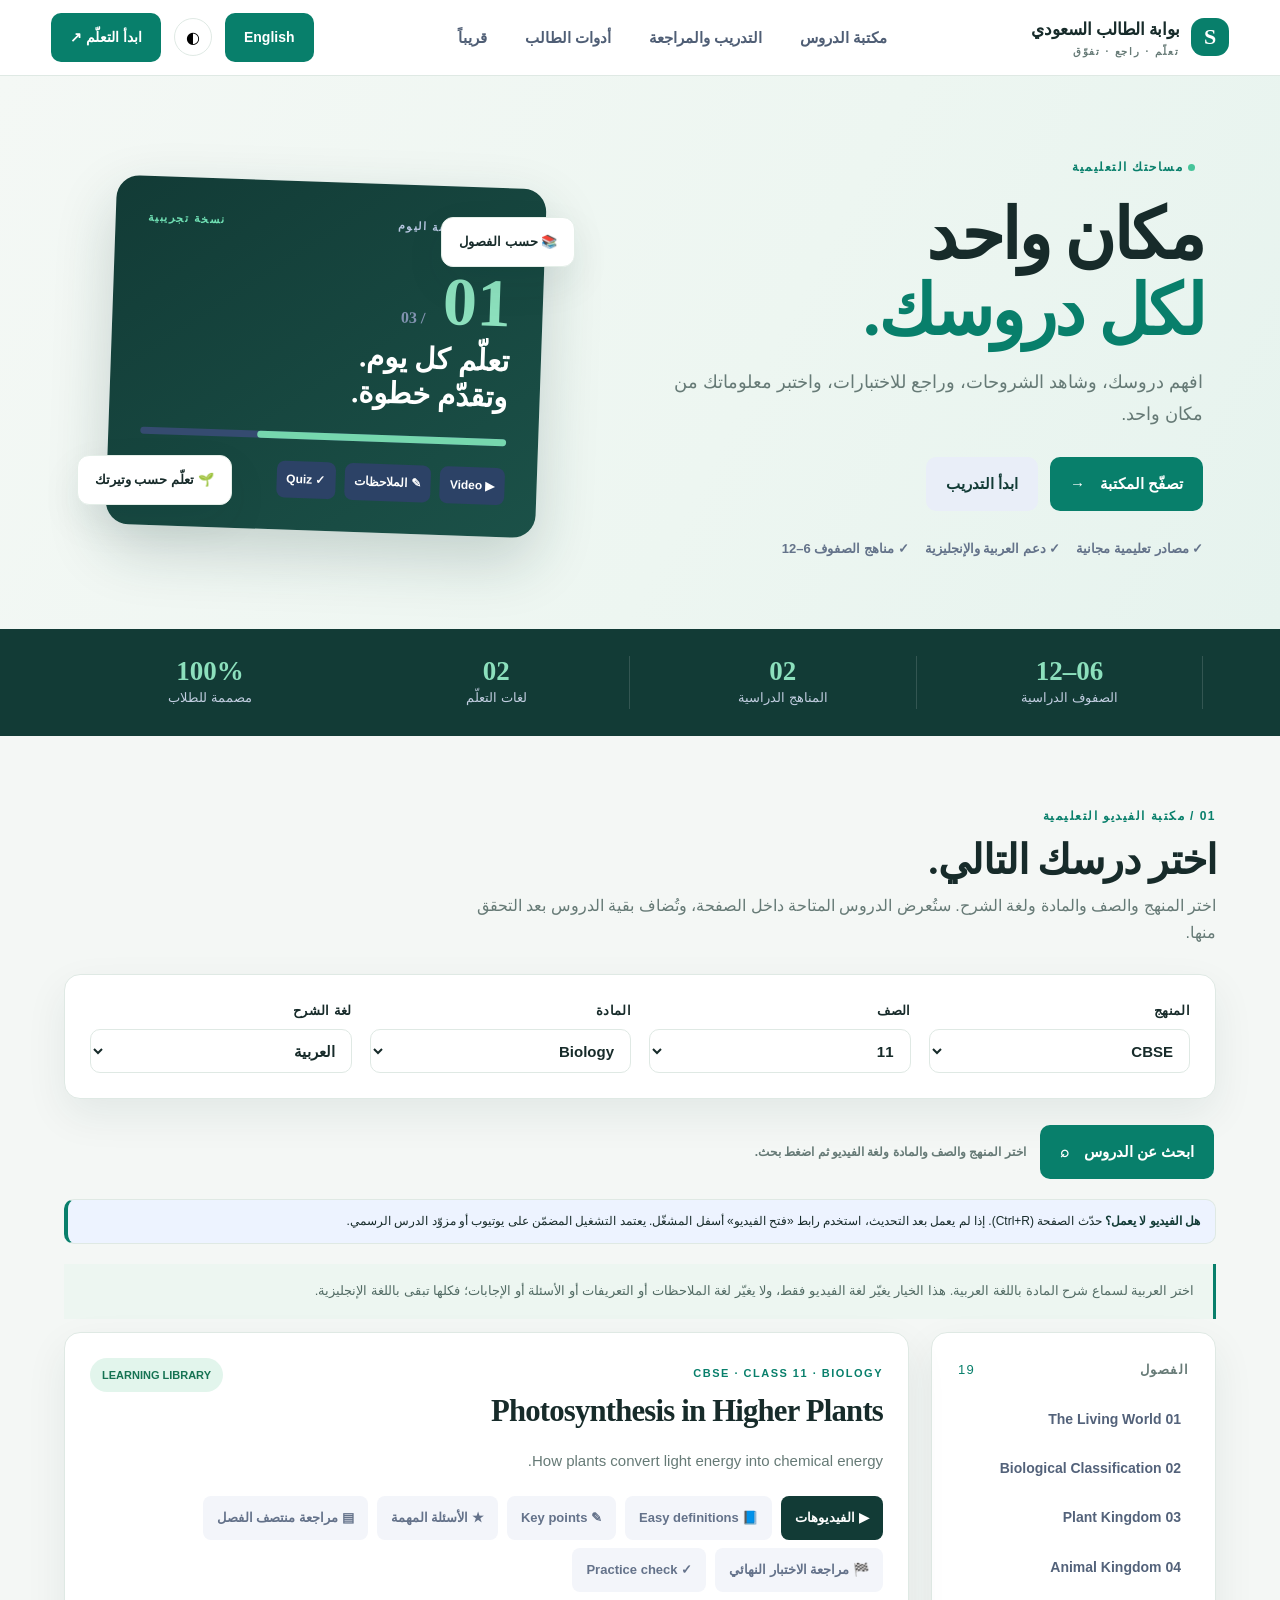
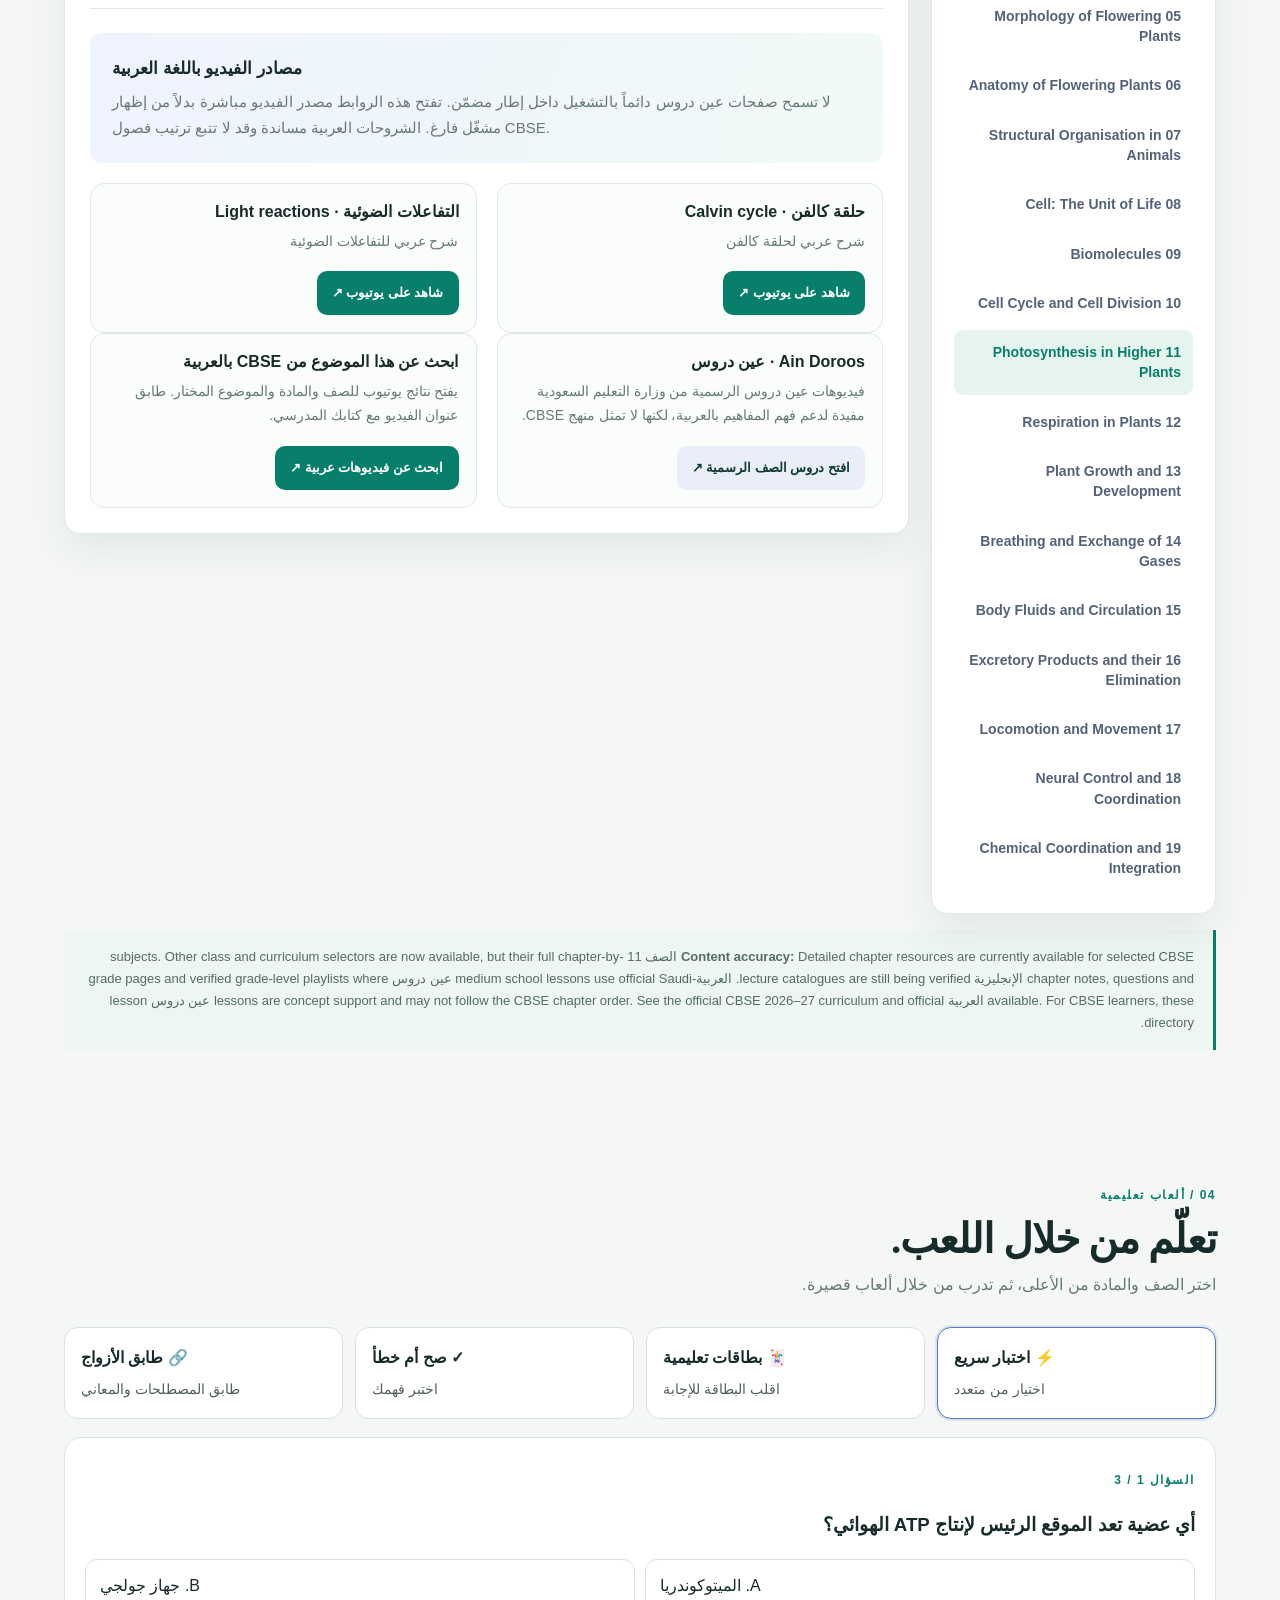
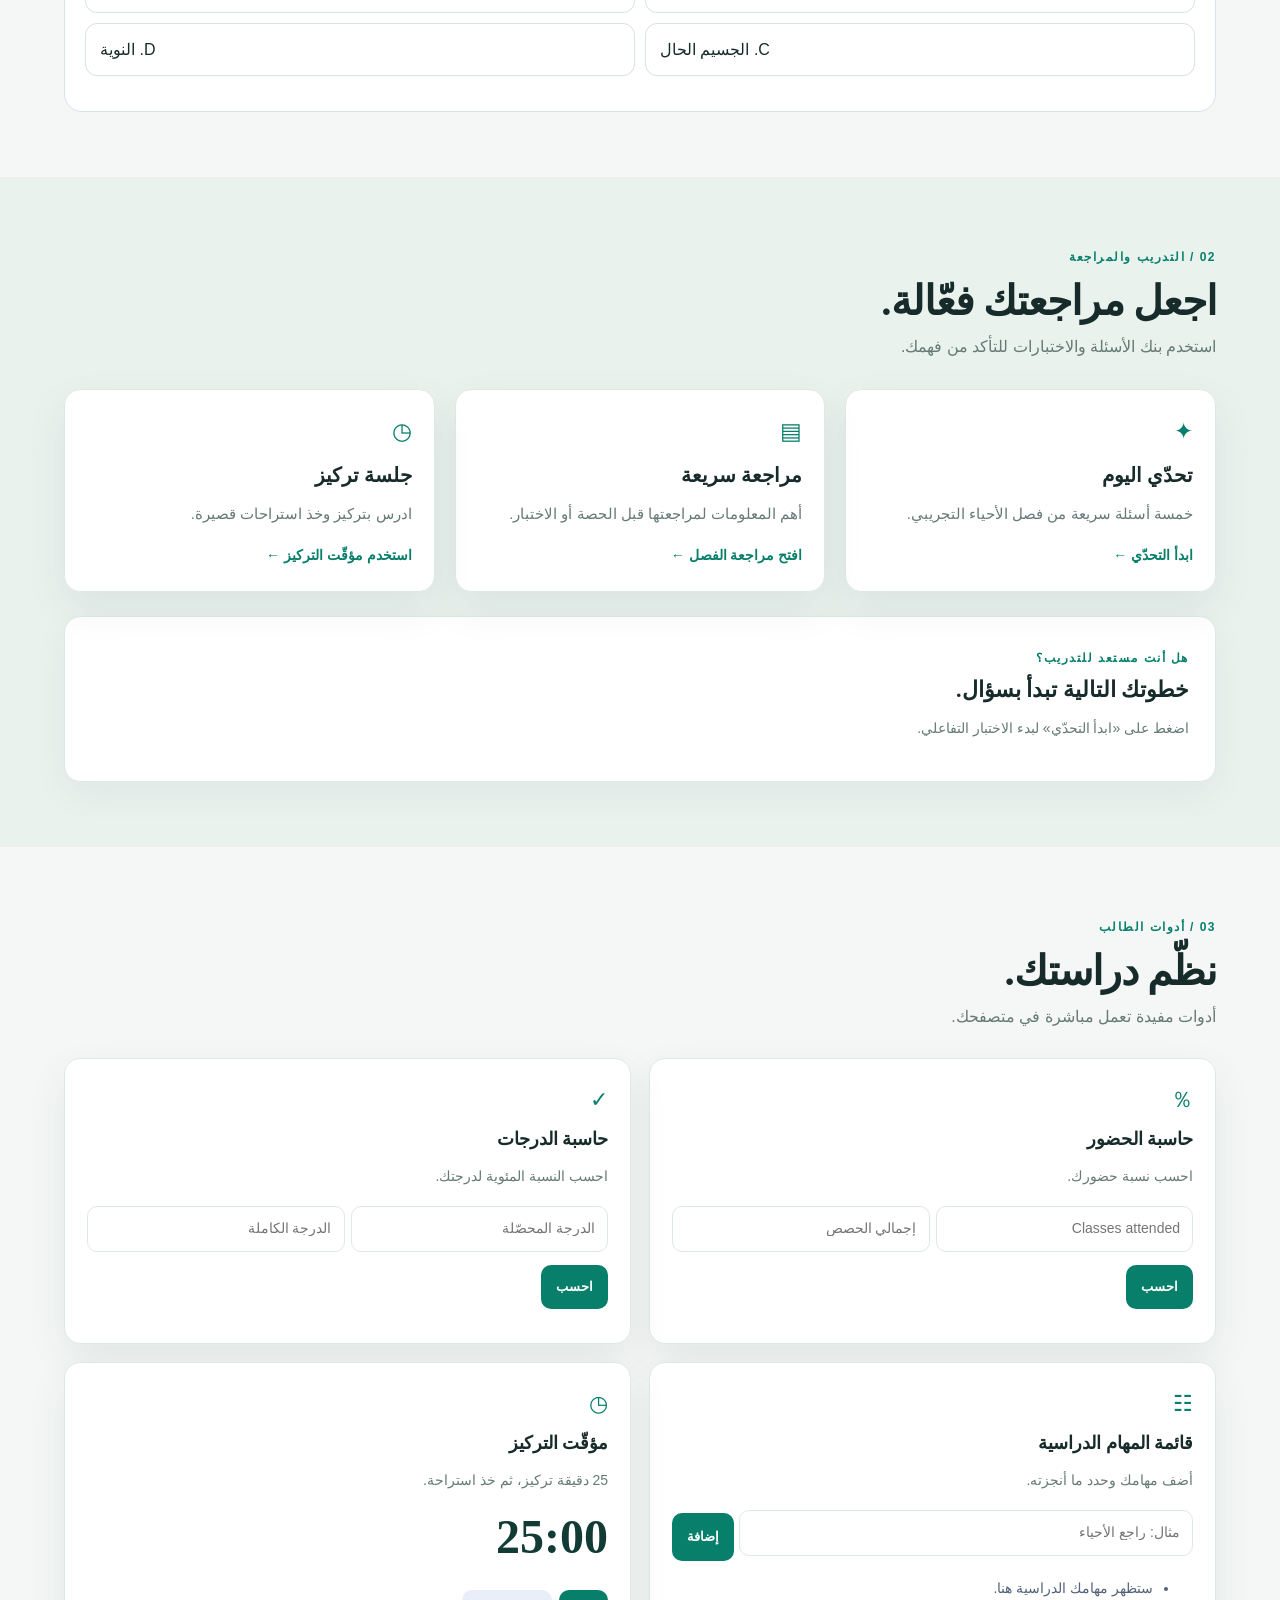
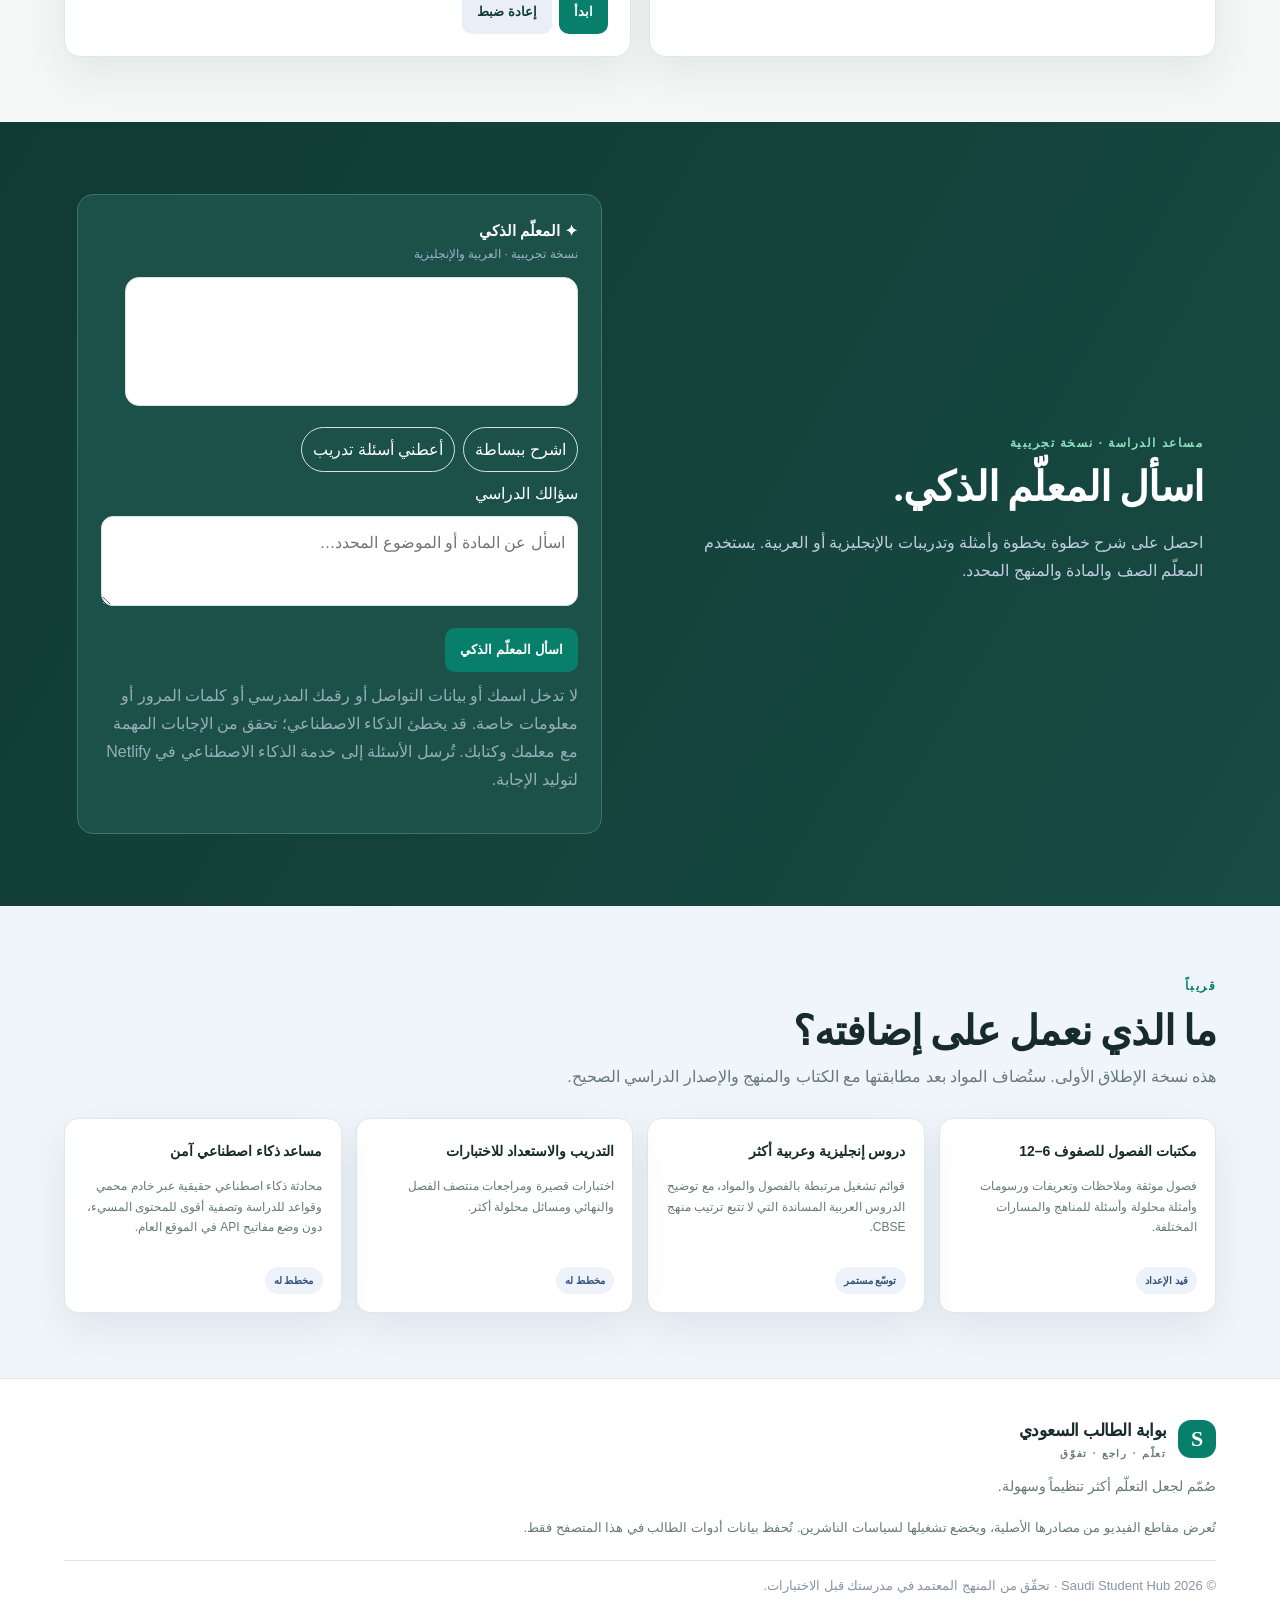
==== commit 0eb0d2c7: "Load study games, AI tutor and video fallbacks" ====
--- a/index.html
+++ b/index.html
@@ -1,7 +1,7 @@
 <!doctype html>
 <html lang="ar" dir="rtl">
 <head>
-<meta charset="utf-8"><meta name="viewport" content="width=device-width,initial-scale=1"><meta http-equiv="Content-Security-Policy" content="default-src 'self'; script-src 'self'; style-src 'self' 'unsafe-inline'; font-src 'self' data:; img-src 'self' data: https:; frame-src https://www.youtube-nocookie.com https://www.ientv.edu.sa; connect-src 'self'; object-src 'none'; base-uri 'self'; form-action 'self'; upgrade-insecure-requests"><meta name="referrer" content="strict-origin-when-cross-origin">
+<meta charset="utf-8"><meta name="viewport" content="width=device-width,initial-scale=1"><meta http-equiv="Content-Security-Policy" content="default-src 'self'; script-src 'self'; style-src 'self' 'unsafe-inline'; font-src 'self' data:; img-src 'self' data: https:; frame-src https://www.youtube-nocookie.com https://youtube-nocookie.com https://www.youtube.com https://youtube.com https://www.ientv.edu.sa; connect-src 'self'; object-src 'none'; base-uri 'self'; form-action 'self'; upgrade-insecure-requests"><meta name="referrer" content="strict-origin-when-cross-origin">
 <meta name="description" content="Saudi Student Hub: organised chapter lessons, embedded videos, notes, revision and practice.">
 <title>بوابة الطالب السعودي | تعلّم وراجع وتفوّق</title><link rel="stylesheet" href="style.css">
 </head>
@@ -33,4 +33,5 @@
 </div></section>
 </main><footer><a class="brand" href="#home"><span class="brandmark">S</span><span>بوابة الطالب السعودي<small>تعلّم · راجع · تفوّق</small></span></a><p>صُمّم لجعل التعلّم أكثر تنظيماً وسهولة.</p><small>تُعرض مقاطع الفيديو من مصادرها الأصلية، ويخضع تشغيلها لسياسات الناشرين. تُحفظ بيانات أدوات الطالب في هذا المتصفح فقط.</small><div class="footer-bottom">© <span id="year"></span> Saudi Student Hub · تحقّق من المنهج المعتمد في مدرستك قبل الاختبارات.</div></footer>
 <script src="script.js"></script>
-<script src="curriculum-expansion.js"></script></body></html>
+<script src="curriculum-expansion.js"></script>
+<script src="student-features.js"></script></body></html>
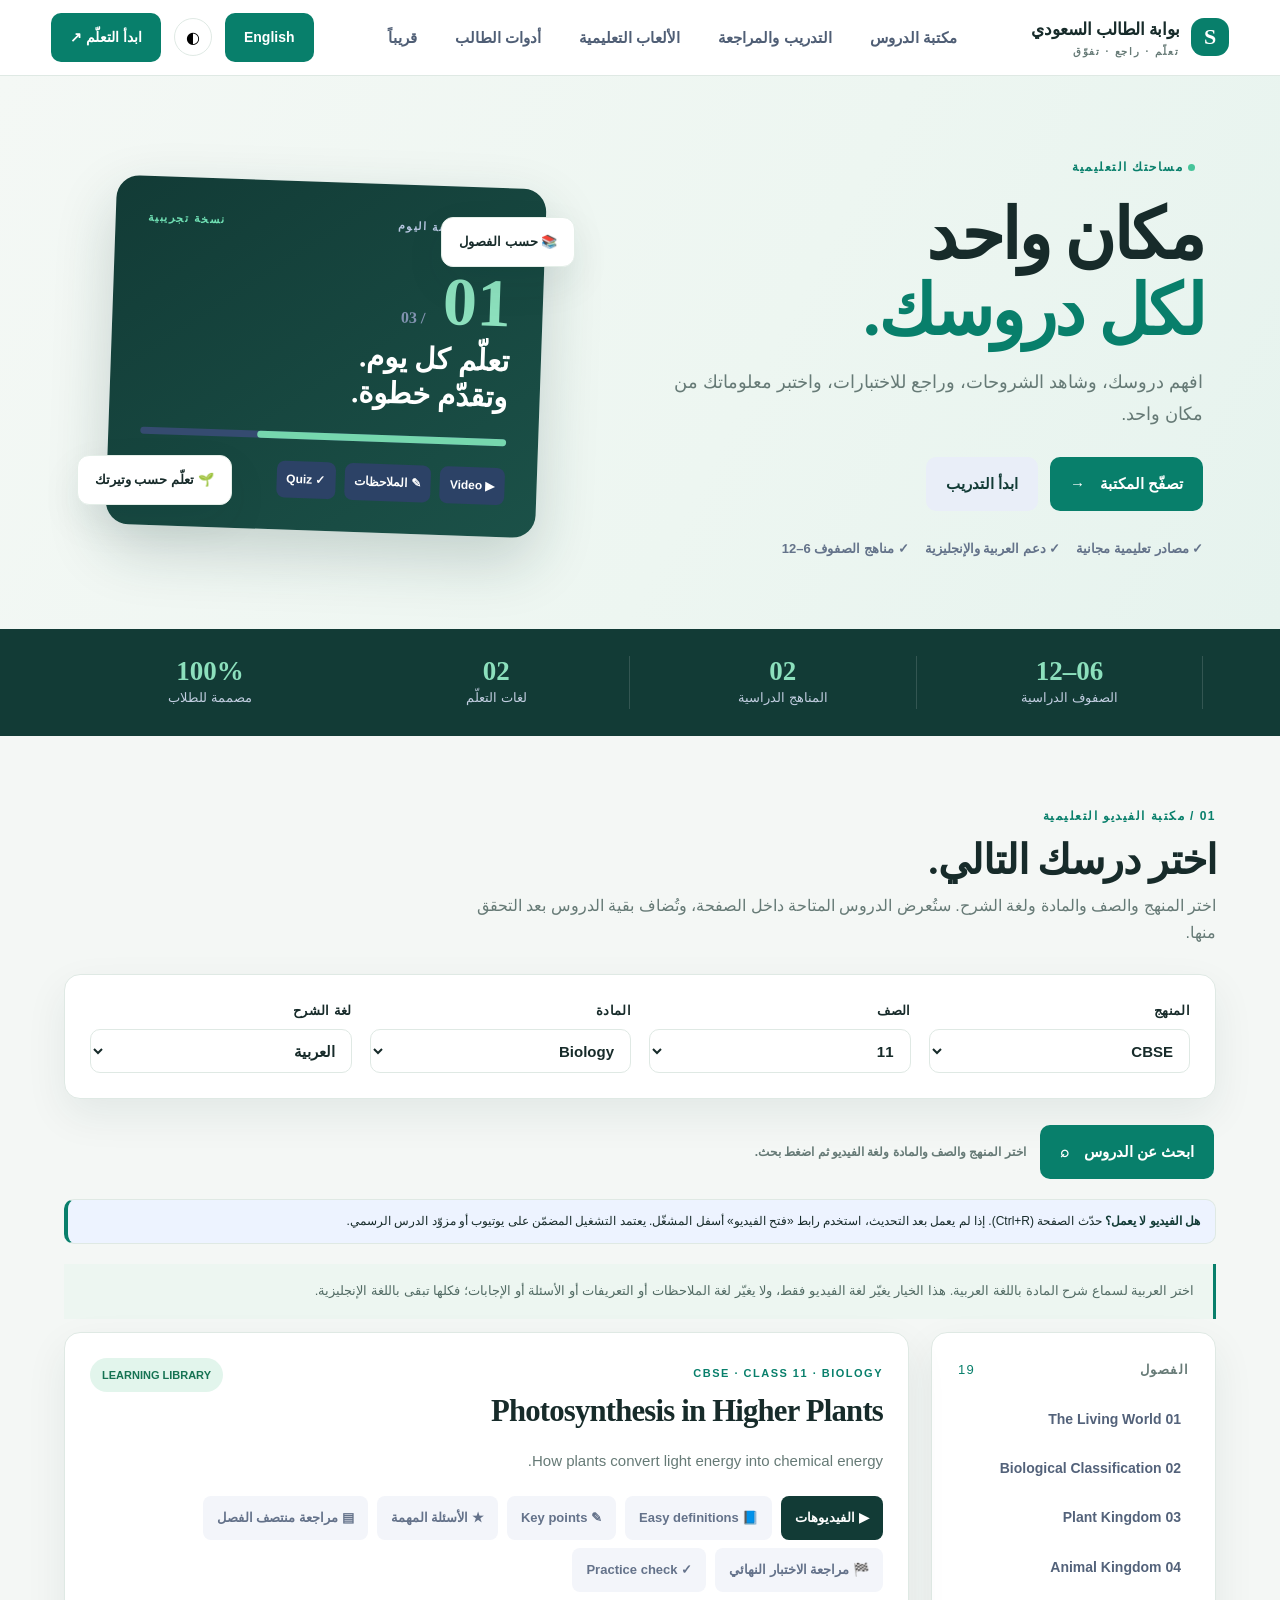
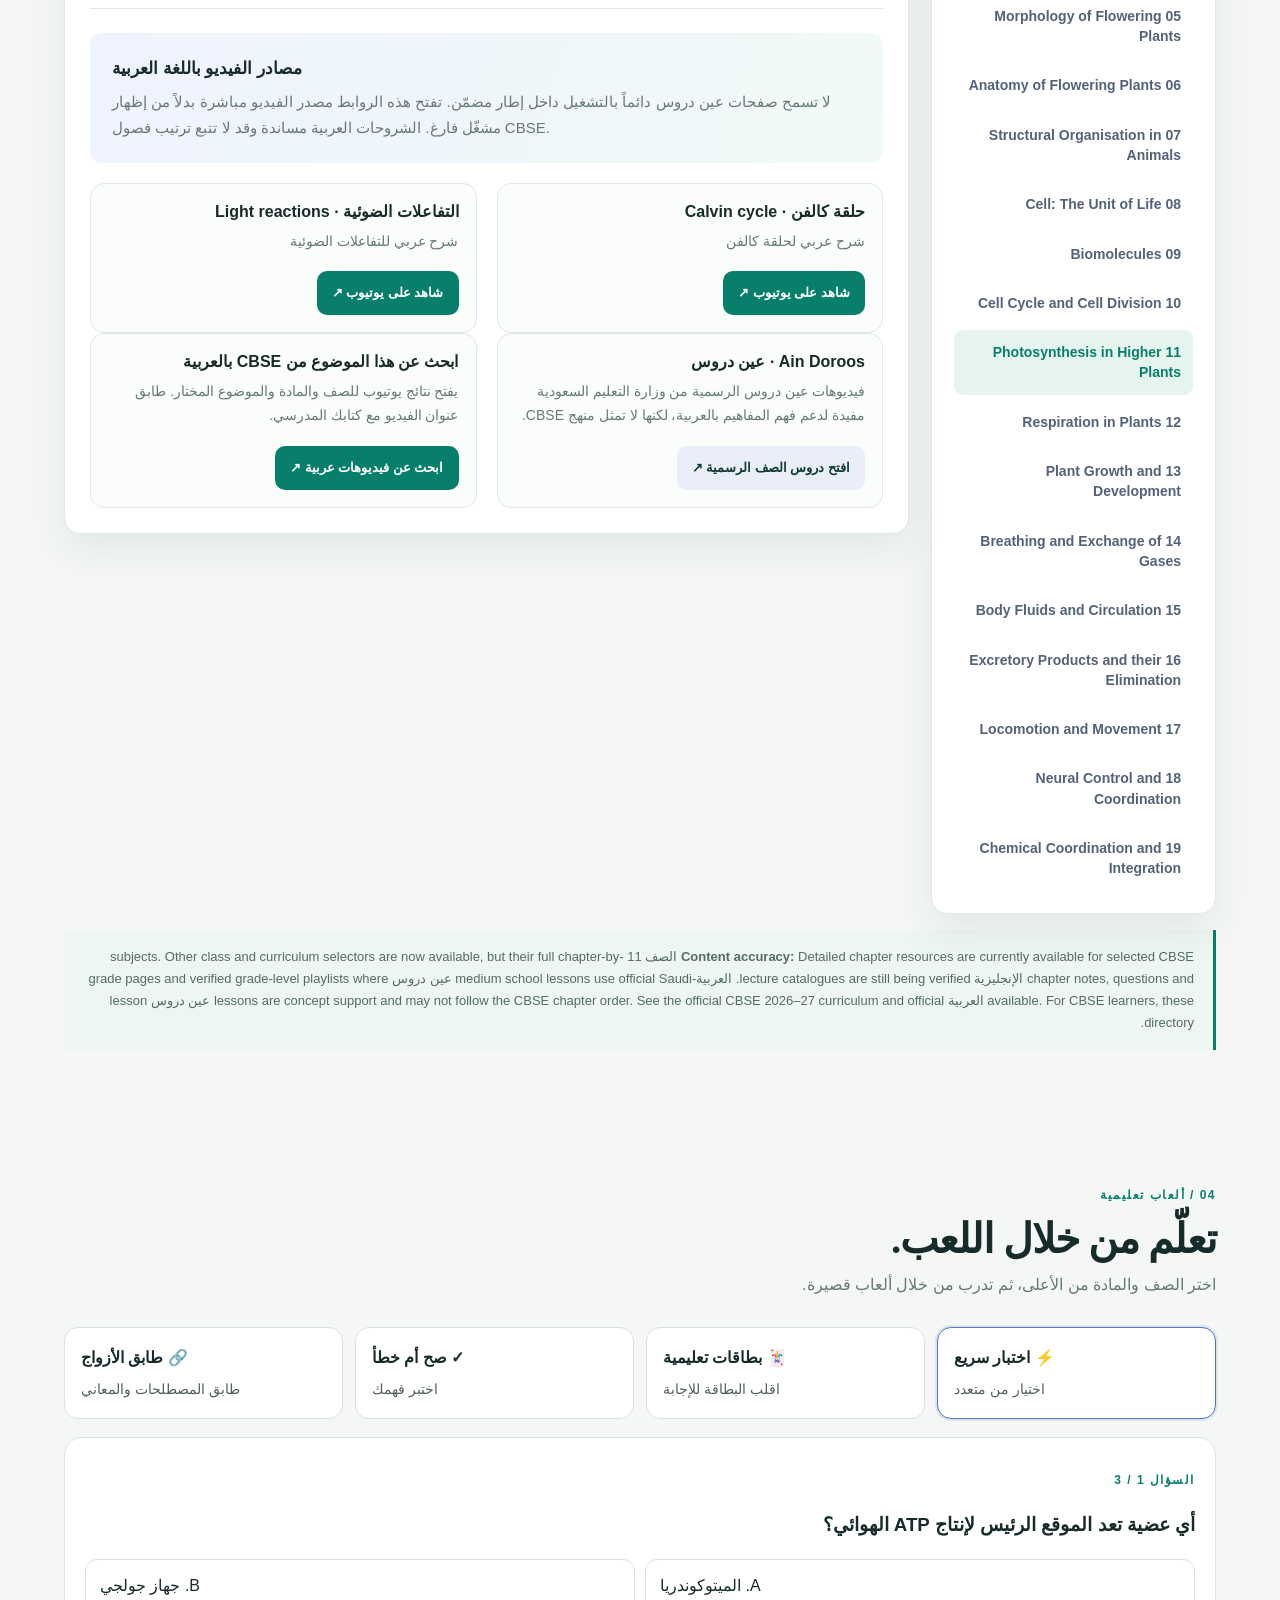
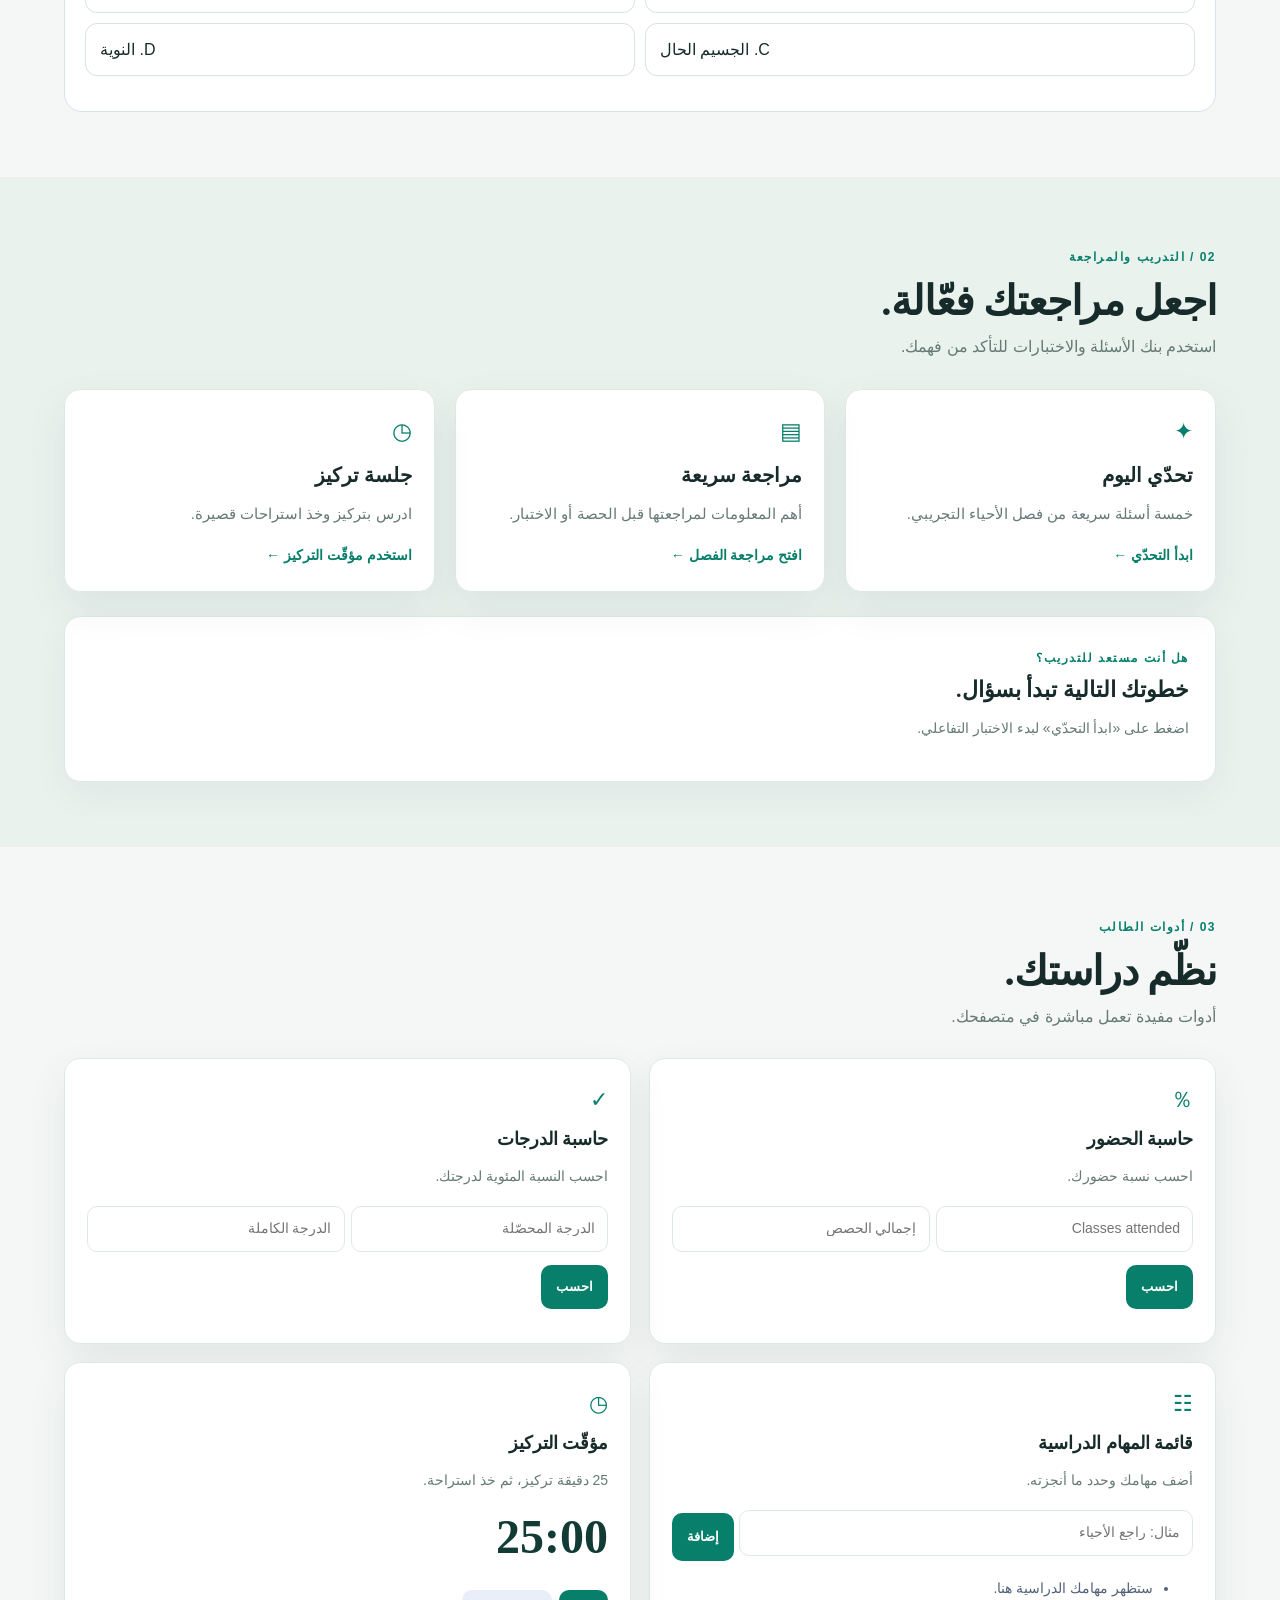
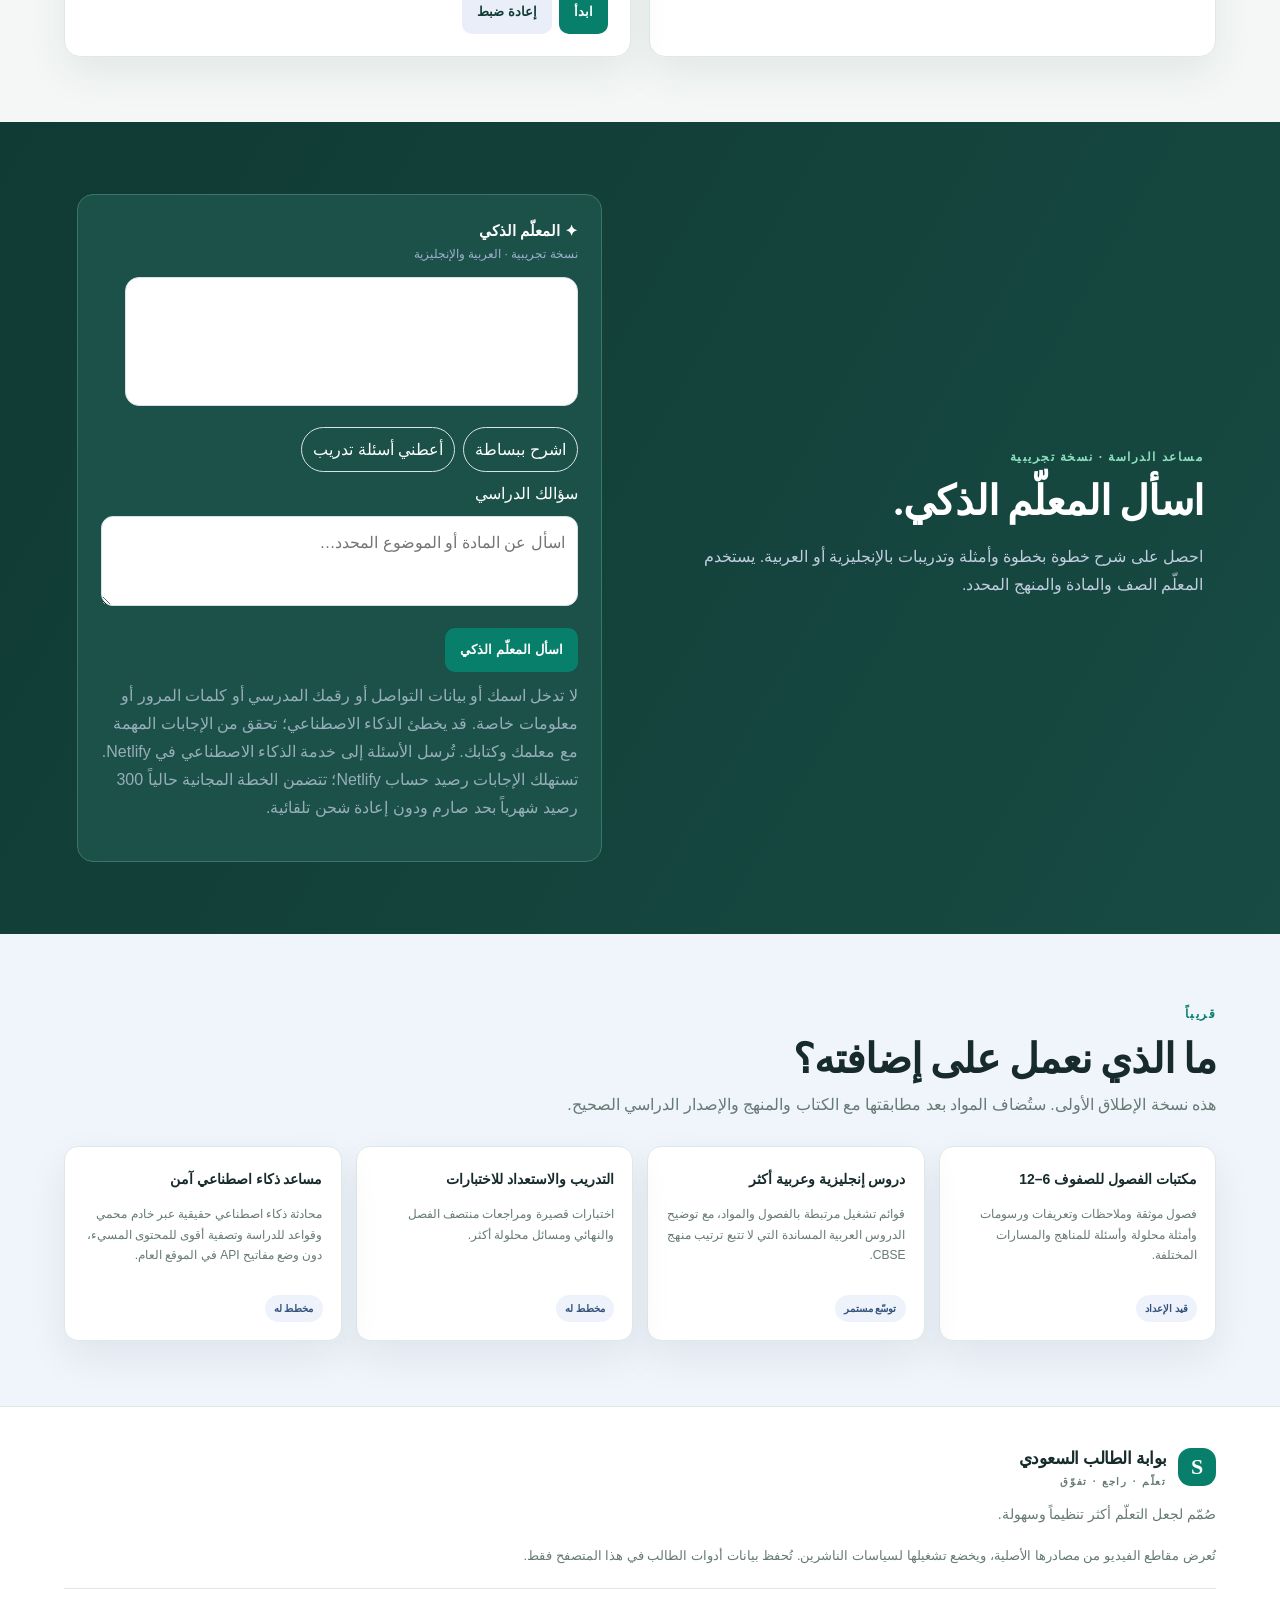
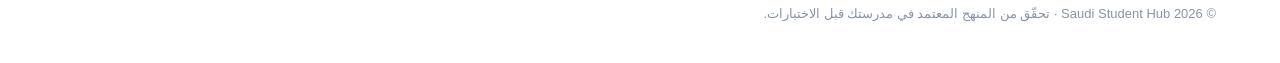
==== commit fdaf00d1: "Add study games to site navigation" ====
--- a/index.html
+++ b/index.html
@@ -6,7 +6,7 @@
 <title>بوابة الطالب السعودي | تعلّم وراجع وتفوّق</title><link rel="stylesheet" href="style.css">
 </head>
 <body>
-<header class="topbar"><a class="brand" href="#home"><span class="brandmark">S</span><span>بوابة الطالب السعودي<small>تعلّم · راجع · تفوّق</small></span></a><nav><a href="#library">مكتبة الدروس</a><a href="#practice">التدريب والمراجعة</a><a href="#tools">أدوات الطالب</a><a href="#comingSoon">قريباً</a></nav><div class="top-actions"><a class="primary-link" href="index-en.html">English</a><button id="themeToggle" class="icon-btn" aria-label="تغيير المظهر">◐</button><a class="primary-link" href="#library">ابدأ التعلّم ↗</a></div></header>
+<header class="topbar"><a class="brand" href="#home"><span class="brandmark">S</span><span>بوابة الطالب السعودي<small>تعلّم · راجع · تفوّق</small></span></a><nav><a href="#library">مكتبة الدروس</a><a href="#practice">التدريب والمراجعة</a><a href="#games">الألعاب التعليمية</a><a href="#tools">أدوات الطالب</a><a href="#comingSoon">قريباً</a></nav><div class="top-actions"><a class="primary-link" href="index-en.html">English</a><button id="themeToggle" class="icon-btn" aria-label="تغيير المظهر">◐</button><a class="primary-link" href="#library">ابدأ التعلّم ↗</a></div></header>
 <main id="home">
 <section class="hero"><div class="hero-copy"><span class="eyebrow"><i></i> مساحتك التعليمية</span><h1>مكان واحد<br><em>لكل دروسك.</em></h1><p>افهم دروسك، وشاهد الشروحات، وراجع للاختبارات، واختبر معلوماتك من مكان واحد.</p><div class="hero-actions"><a class="btn primary" href="#library">تصفّح المكتبة <b>→</b></a><a class="btn secondary" href="#practice">ابدأ التدريب</a></div><div class="hero-meta"><span>✓ مصادر تعليمية مجانية</span><span>✓ دعم العربية والإنجليزية</span><span>✓ مناهج الصفوف 6–12</span></div></div><div class="hero-art"><div class="art-card"><div class="art-head"><span>✦ خطة دراسة اليوم</span><span class="status">نسخة تجريبية</span></div><div class="art-number">01 <small>/ 03</small></div><h3>تعلّم كل يوم.<br>وتقدّم خطوة.</h3><div class="art-progress"><span></span></div><div class="art-tags"><b>▶ Video</b><b>✎ Notes</b><b>✓ Quiz</b></div></div><div class="bubble bubble-one">📚 حسب الفصول</div><div class="bubble bubble-two">🌱 تعلّم حسب وتيرتك</div></div></section>
 <section class="stats"><div><b>06–12</b><span>الصفوف الدراسية</span></div><div><b>02</b><span>المناهج الدراسية</span></div><div><b>02</b><span>لغات التعلّم</span></div><div><b>100%</b><span>مصممة للطلاب</span></div></section>
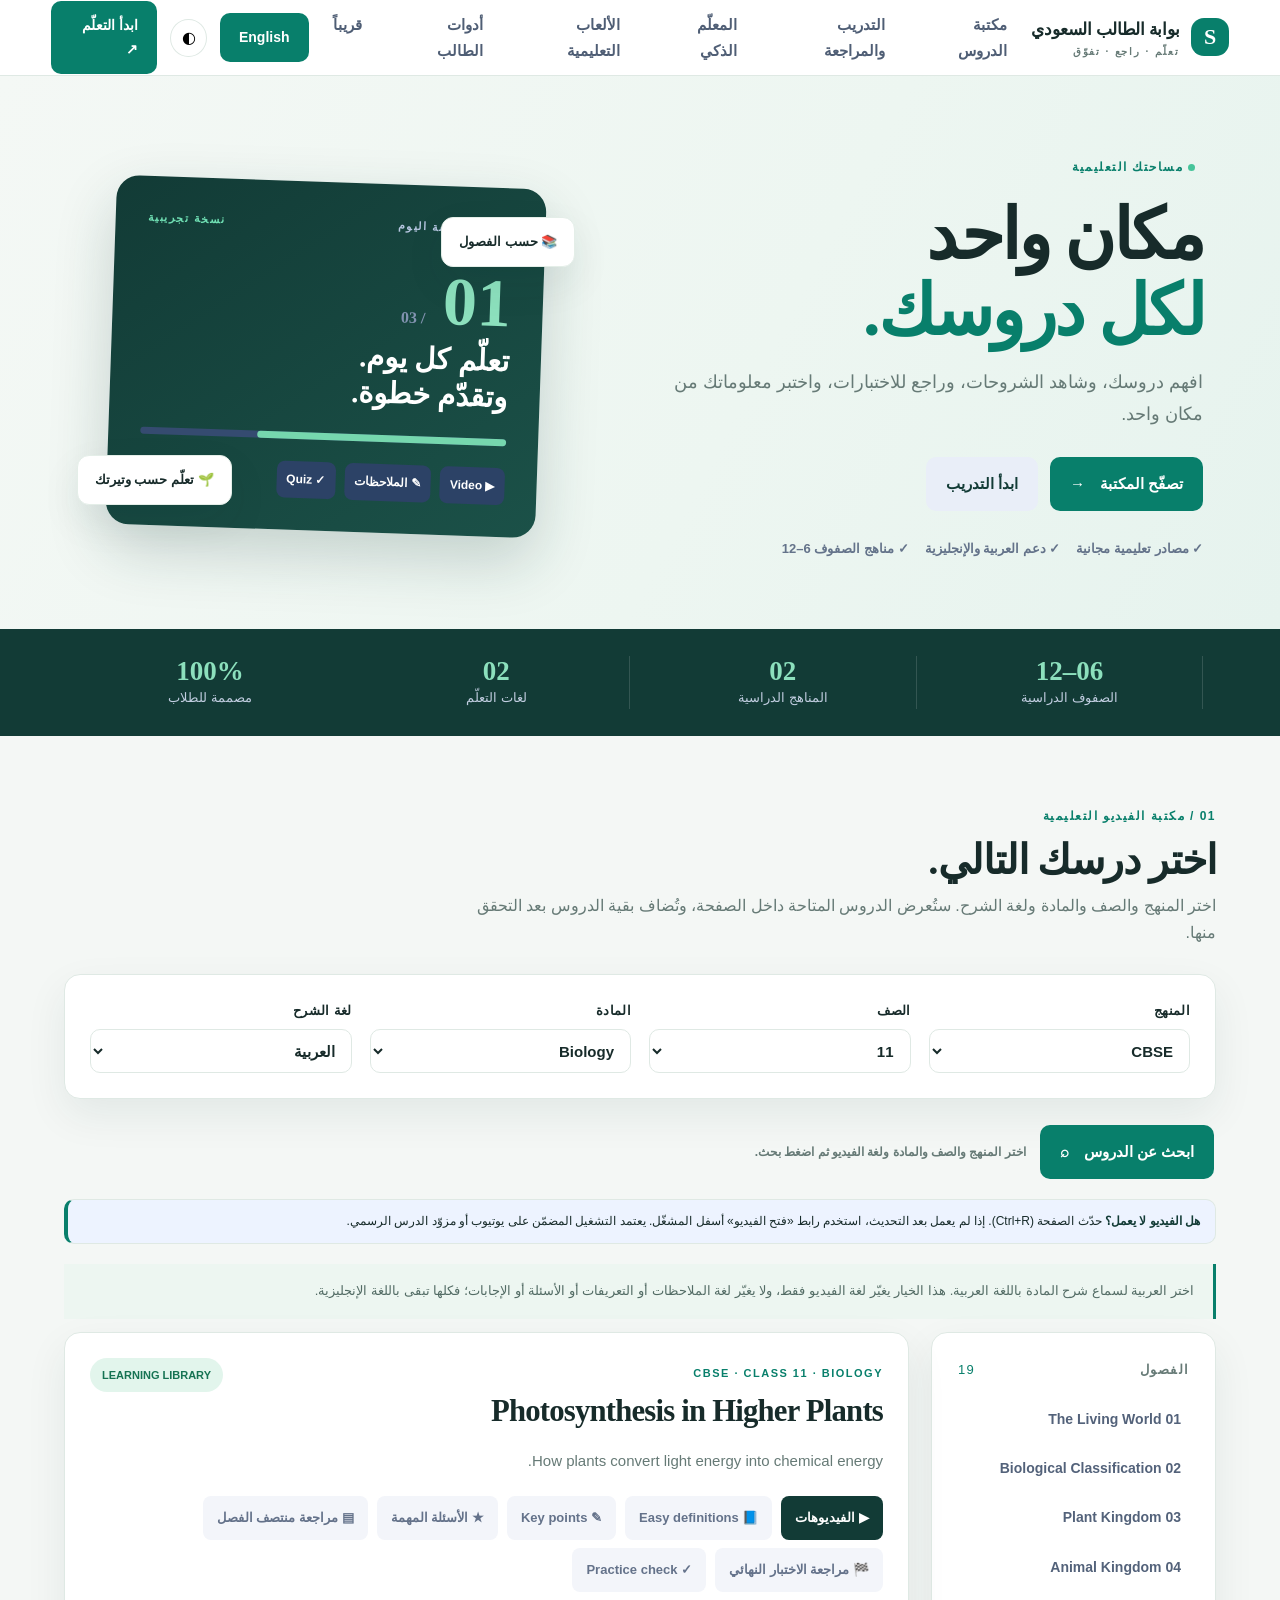
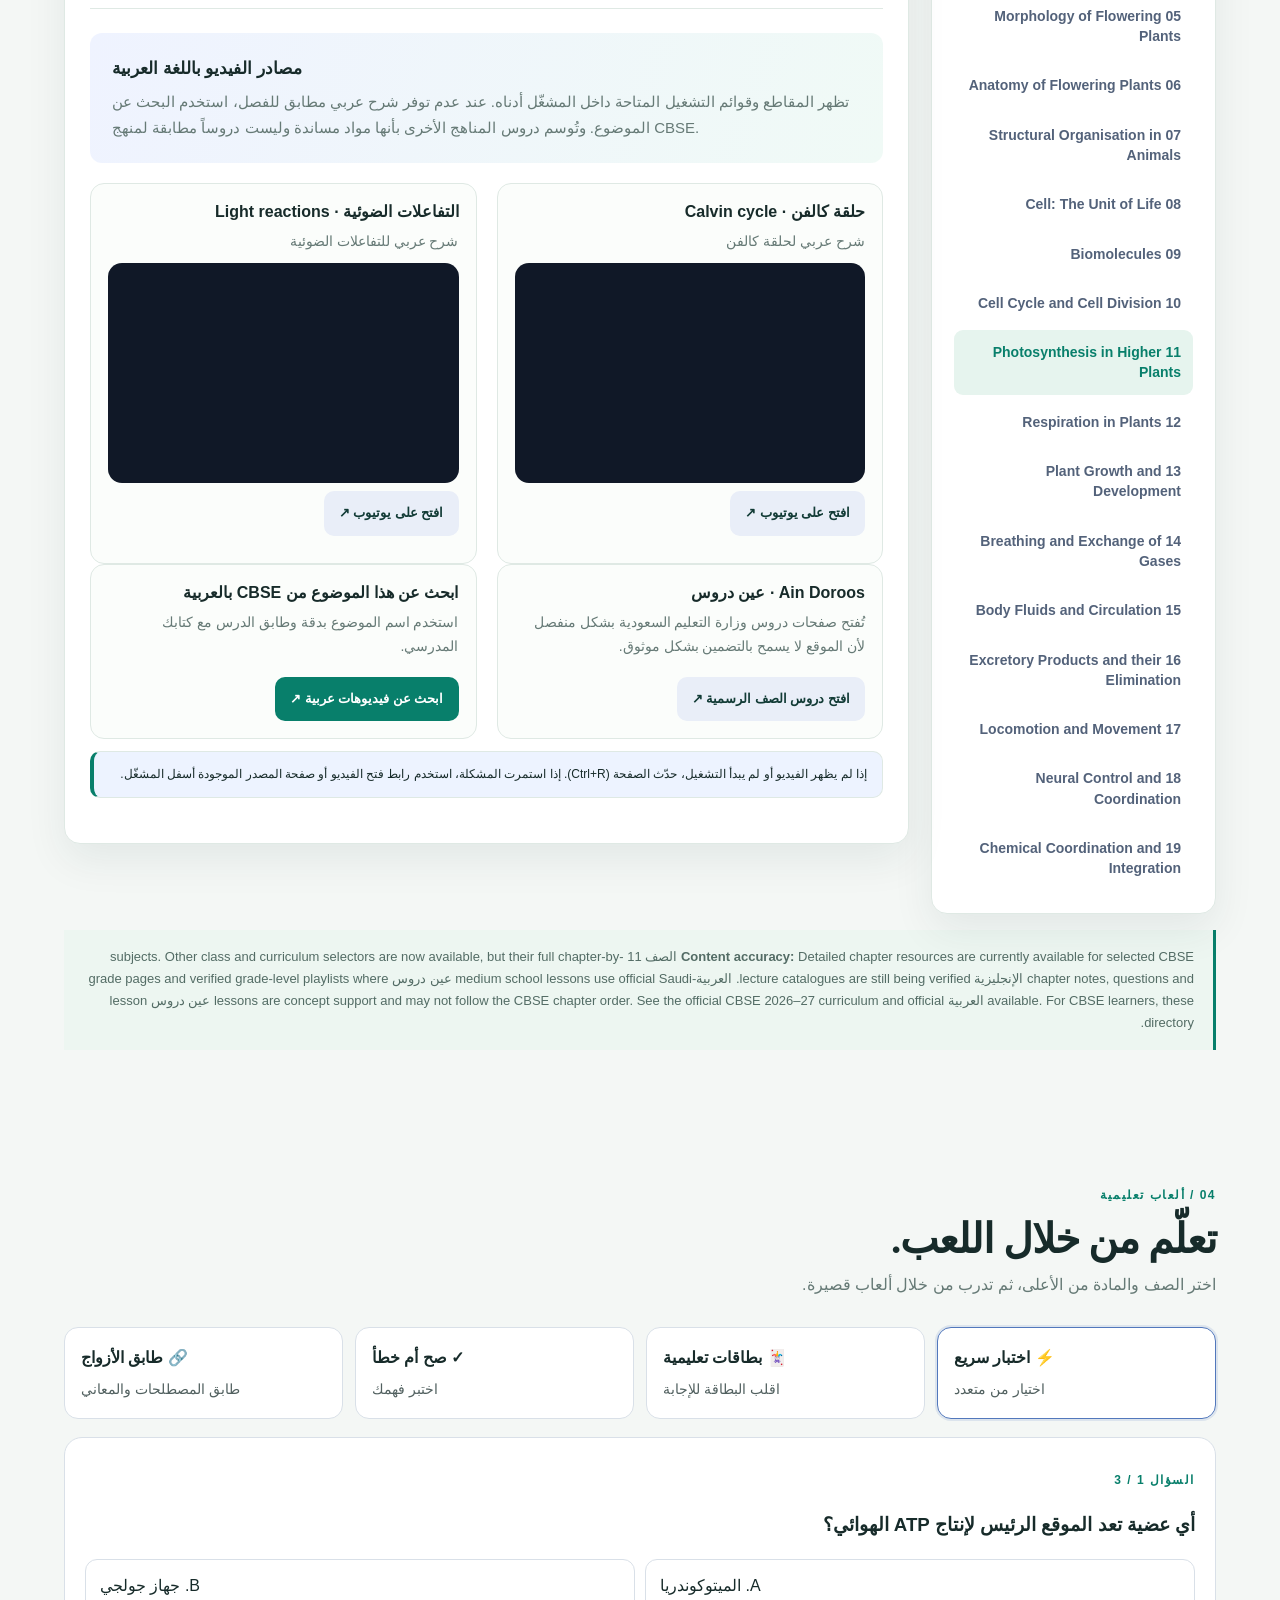
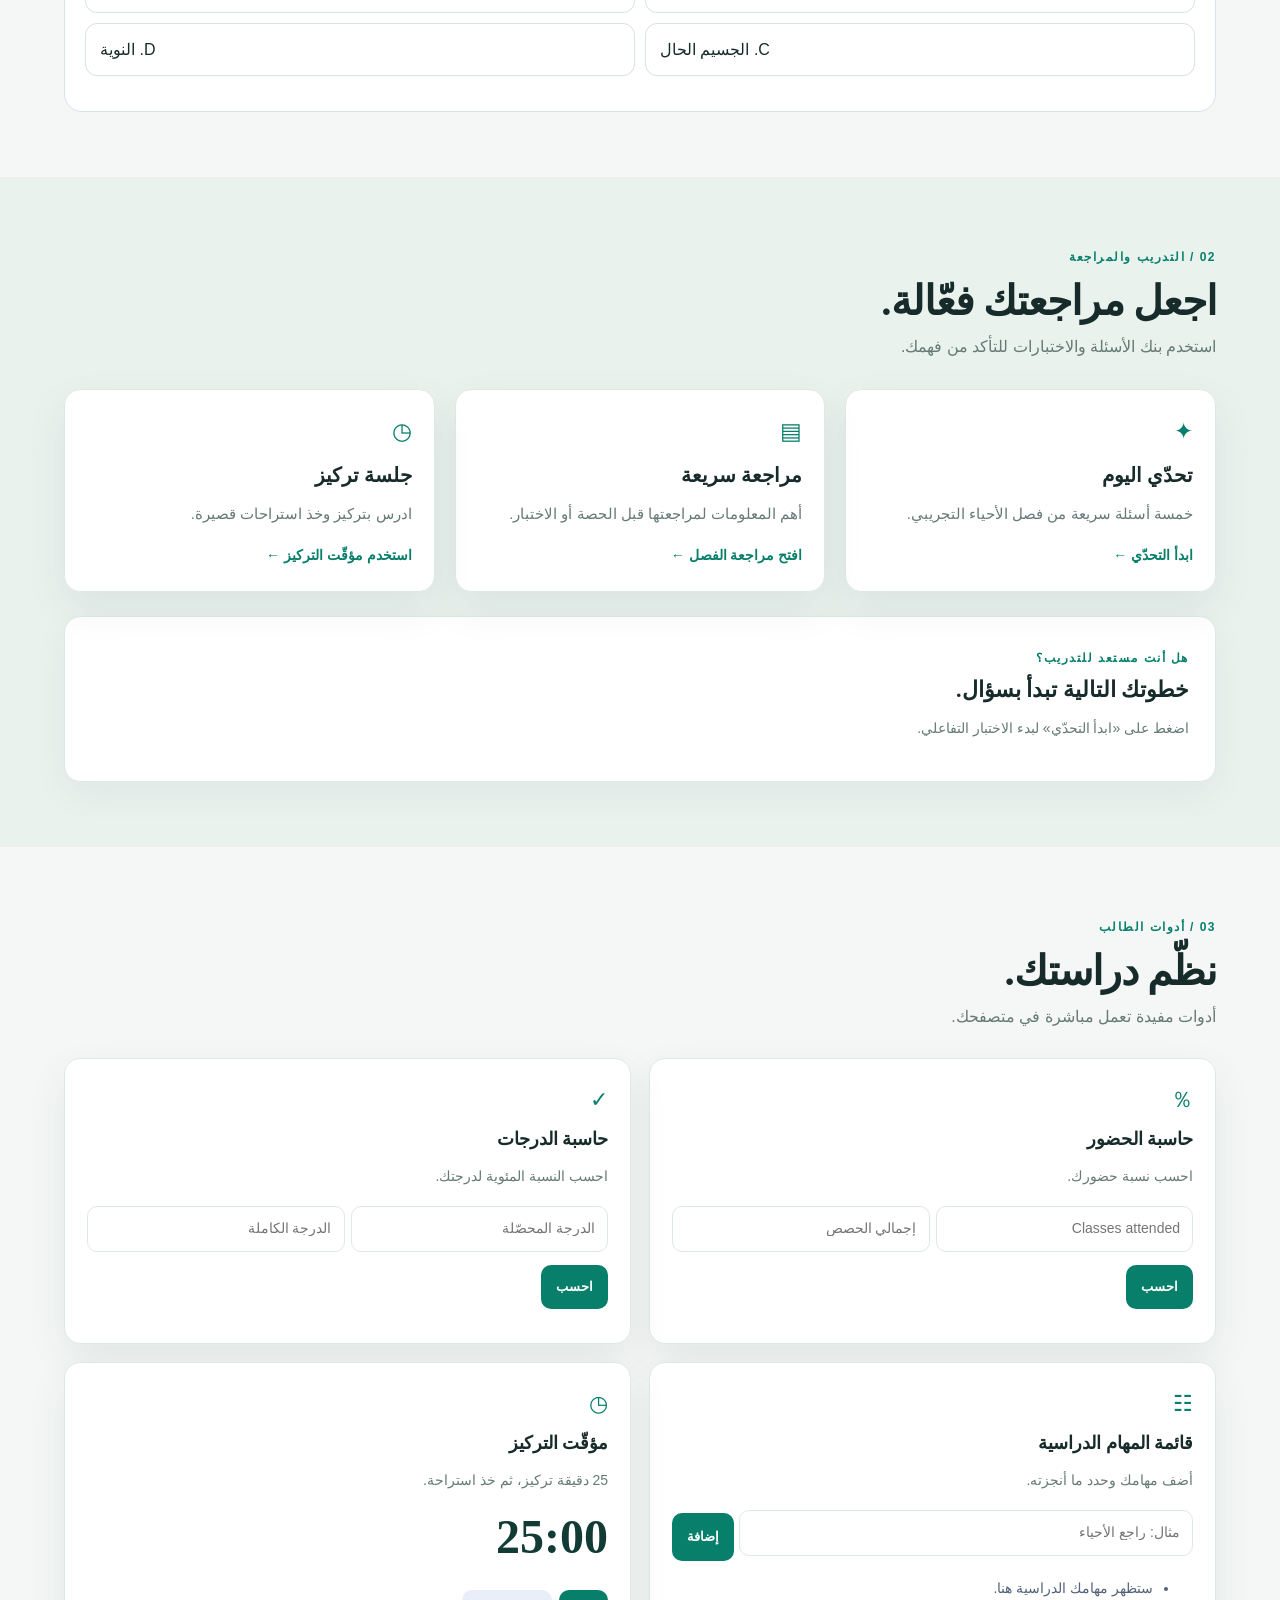
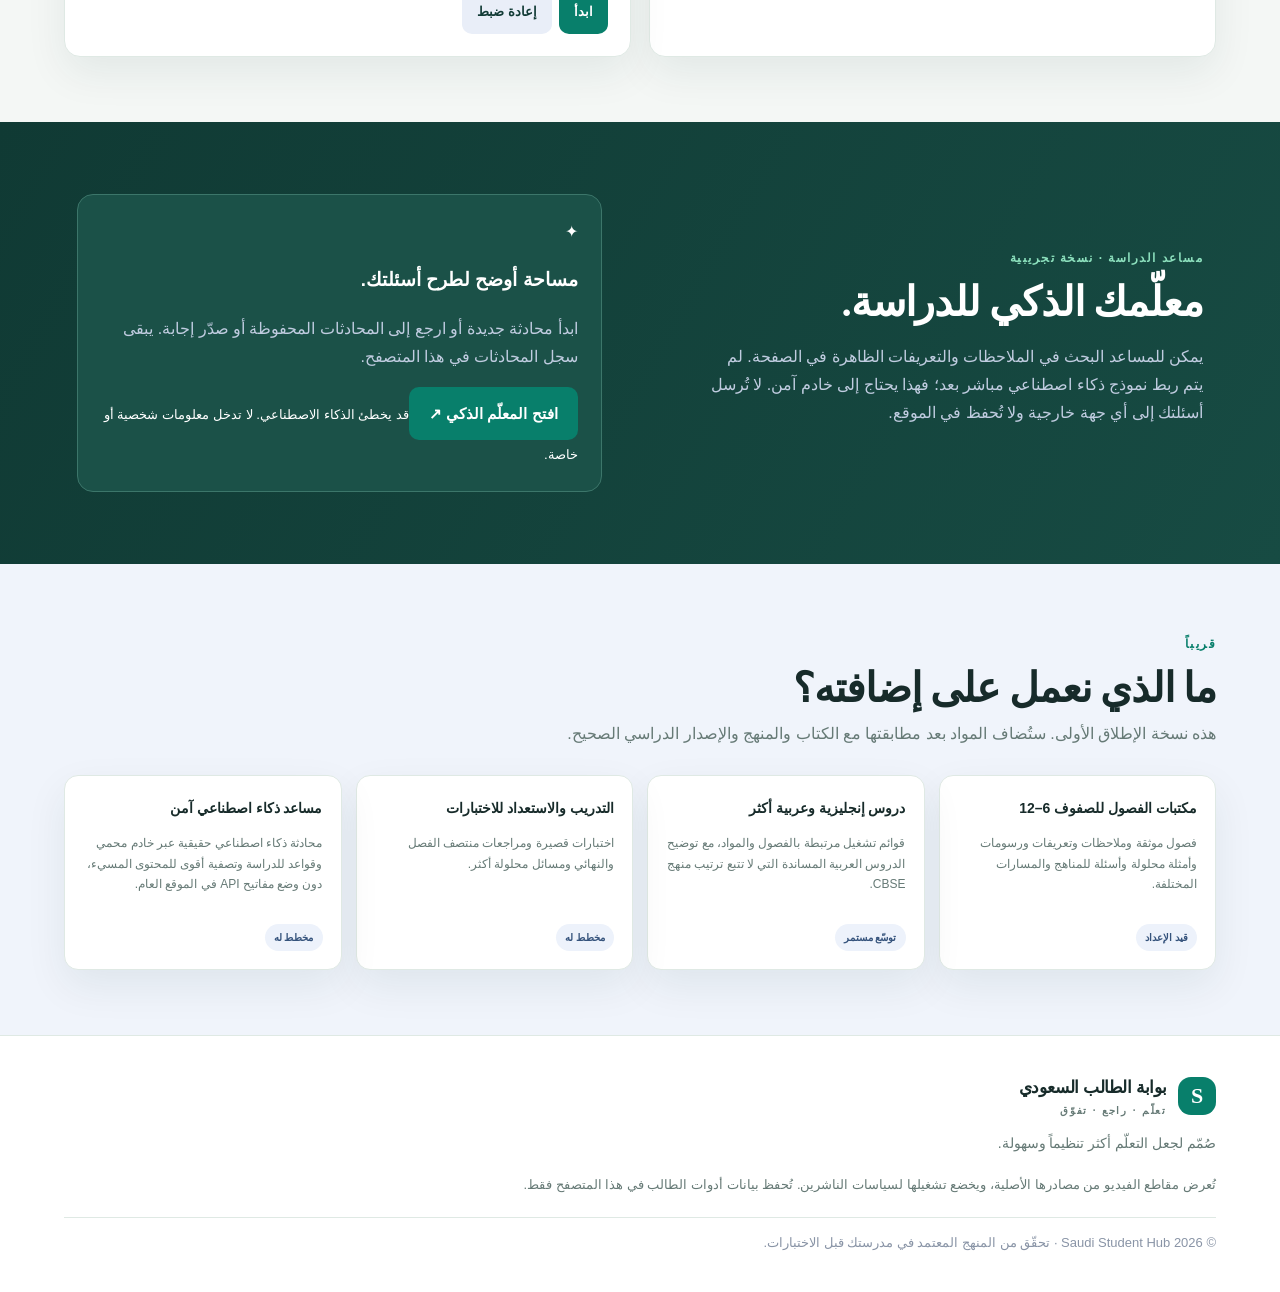
==== commit a2b49c0f: "Add dedicated AI tutor link to navigation" ====
--- a/index.html
+++ b/index.html
@@ -6,7 +6,7 @@
 <title>بوابة الطالب السعودي | تعلّم وراجع وتفوّق</title><link rel="stylesheet" href="style.css">
 </head>
 <body>
-<header class="topbar"><a class="brand" href="#home"><span class="brandmark">S</span><span>بوابة الطالب السعودي<small>تعلّم · راجع · تفوّق</small></span></a><nav><a href="#library">مكتبة الدروس</a><a href="#practice">التدريب والمراجعة</a><a href="#games">الألعاب التعليمية</a><a href="#tools">أدوات الطالب</a><a href="#comingSoon">قريباً</a></nav><div class="top-actions"><a class="primary-link" href="index-en.html">English</a><button id="themeToggle" class="icon-btn" aria-label="تغيير المظهر">◐</button><a class="primary-link" href="#library">ابدأ التعلّم ↗</a></div></header>
+<header class="topbar"><a class="brand" href="#home"><span class="brandmark">S</span><span>بوابة الطالب السعودي<small>تعلّم · راجع · تفوّق</small></span></a><nav><a href="#library">مكتبة الدروس</a><a href="#practice">التدريب والمراجعة</a><a href="ai-tutor.html">المعلّم الذكي</a><a href="#games">الألعاب التعليمية</a><a href="#tools">أدوات الطالب</a><a href="#comingSoon">قريباً</a></nav><div class="top-actions"><a class="primary-link" href="index-en.html">English</a><button id="themeToggle" class="icon-btn" aria-label="تغيير المظهر">◐</button><a class="primary-link" href="#library">ابدأ التعلّم ↗</a></div></header>
 <main id="home">
 <section class="hero"><div class="hero-copy"><span class="eyebrow"><i></i> مساحتك التعليمية</span><h1>مكان واحد<br><em>لكل دروسك.</em></h1><p>افهم دروسك، وشاهد الشروحات، وراجع للاختبارات، واختبر معلوماتك من مكان واحد.</p><div class="hero-actions"><a class="btn primary" href="#library">تصفّح المكتبة <b>→</b></a><a class="btn secondary" href="#practice">ابدأ التدريب</a></div><div class="hero-meta"><span>✓ مصادر تعليمية مجانية</span><span>✓ دعم العربية والإنجليزية</span><span>✓ مناهج الصفوف 6–12</span></div></div><div class="hero-art"><div class="art-card"><div class="art-head"><span>✦ خطة دراسة اليوم</span><span class="status">نسخة تجريبية</span></div><div class="art-number">01 <small>/ 03</small></div><h3>تعلّم كل يوم.<br>وتقدّم خطوة.</h3><div class="art-progress"><span></span></div><div class="art-tags"><b>▶ Video</b><b>✎ Notes</b><b>✓ Quiz</b></div></div><div class="bubble bubble-one">📚 حسب الفصول</div><div class="bubble bubble-two">🌱 تعلّم حسب وتيرتك</div></div></section>
 <section class="stats"><div><b>06–12</b><span>الصفوف الدراسية</span></div><div><b>02</b><span>المناهج الدراسية</span></div><div><b>02</b><span>لغات التعلّم</span></div><div><b>100%</b><span>مصممة للطلاب</span></div></section>
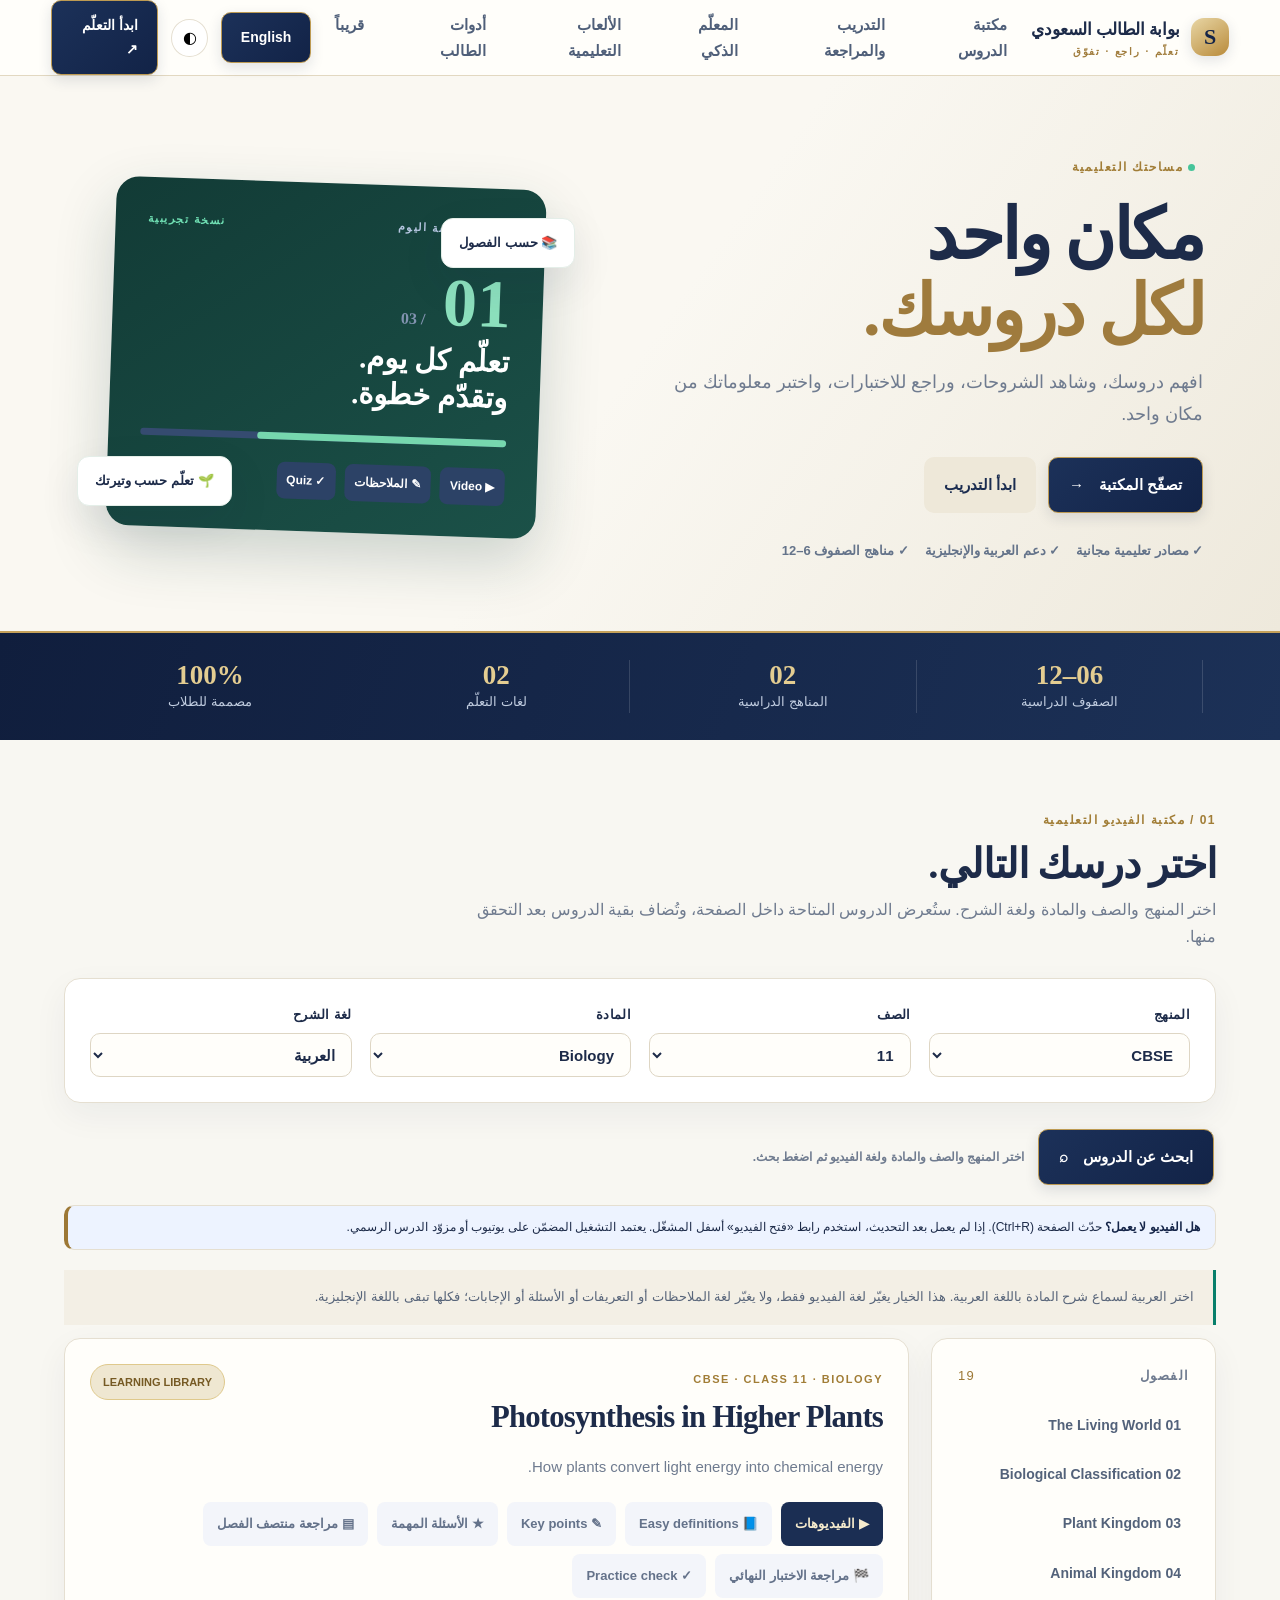
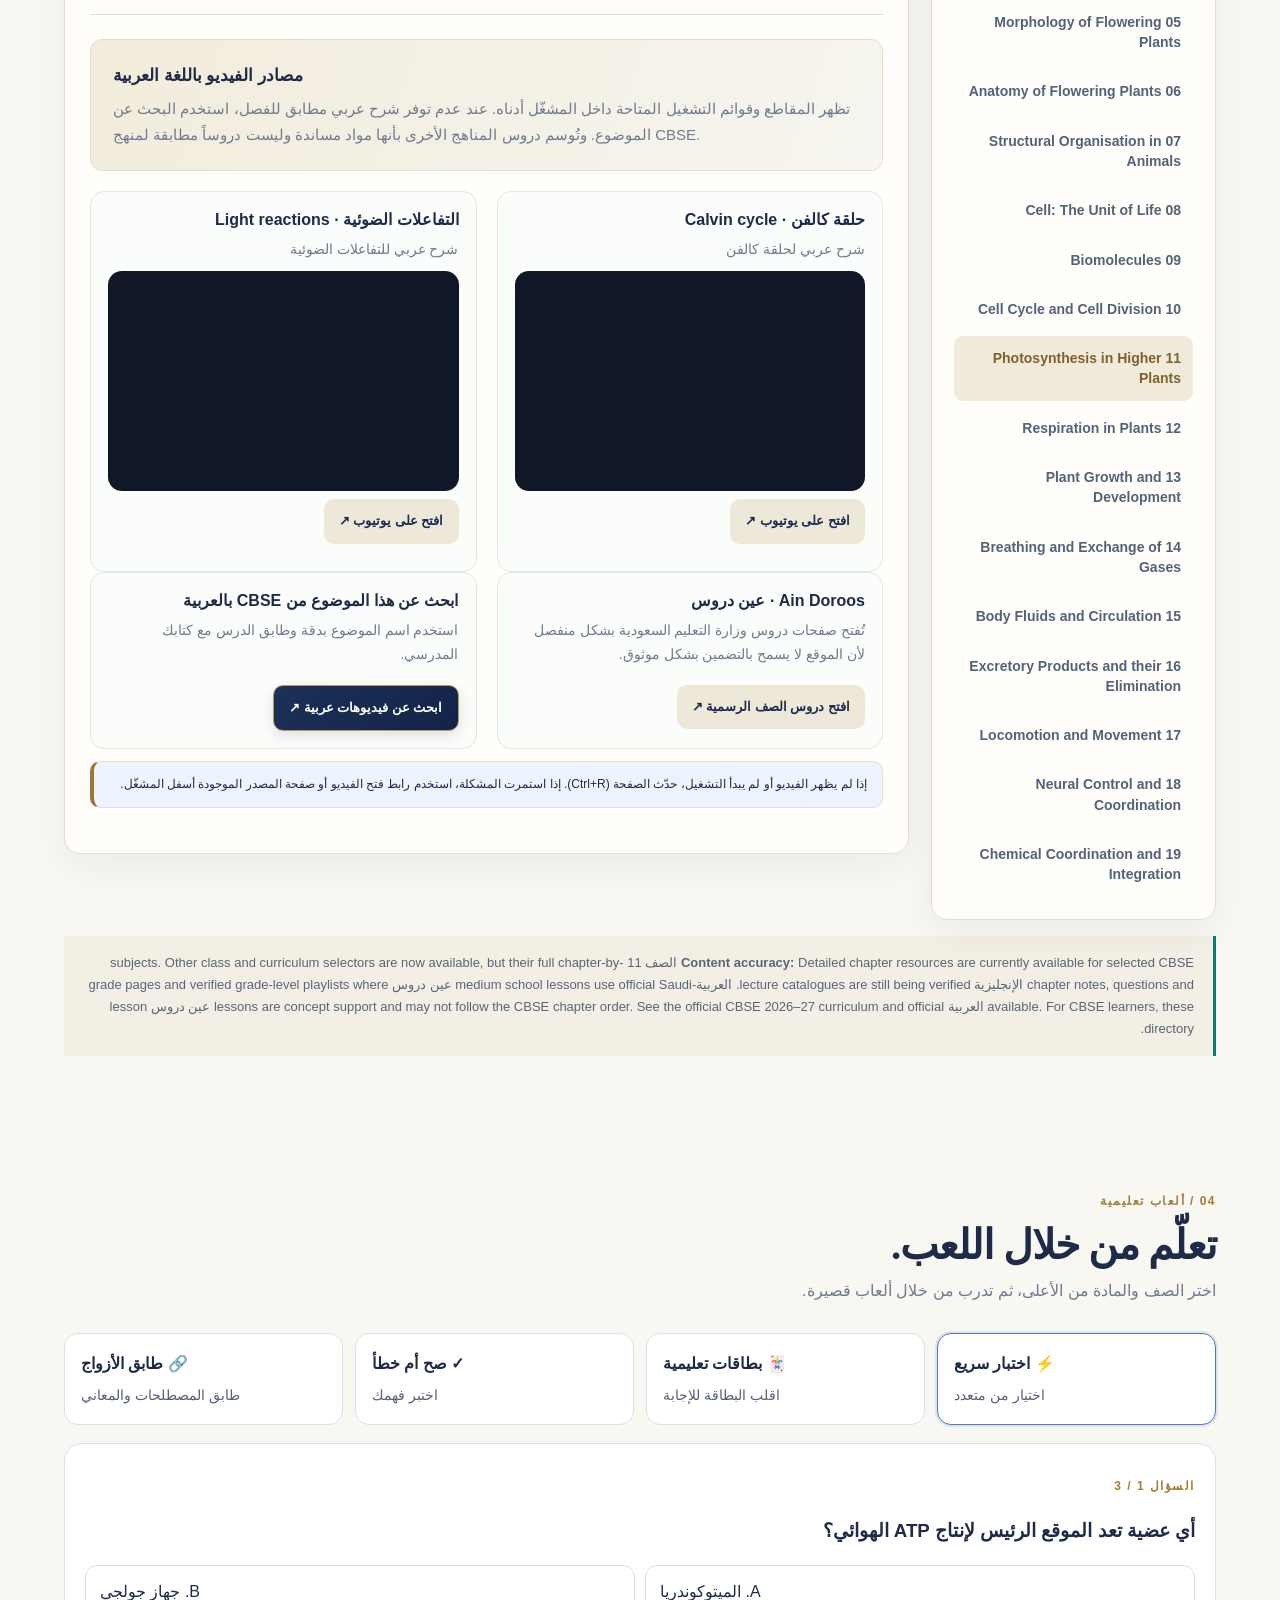
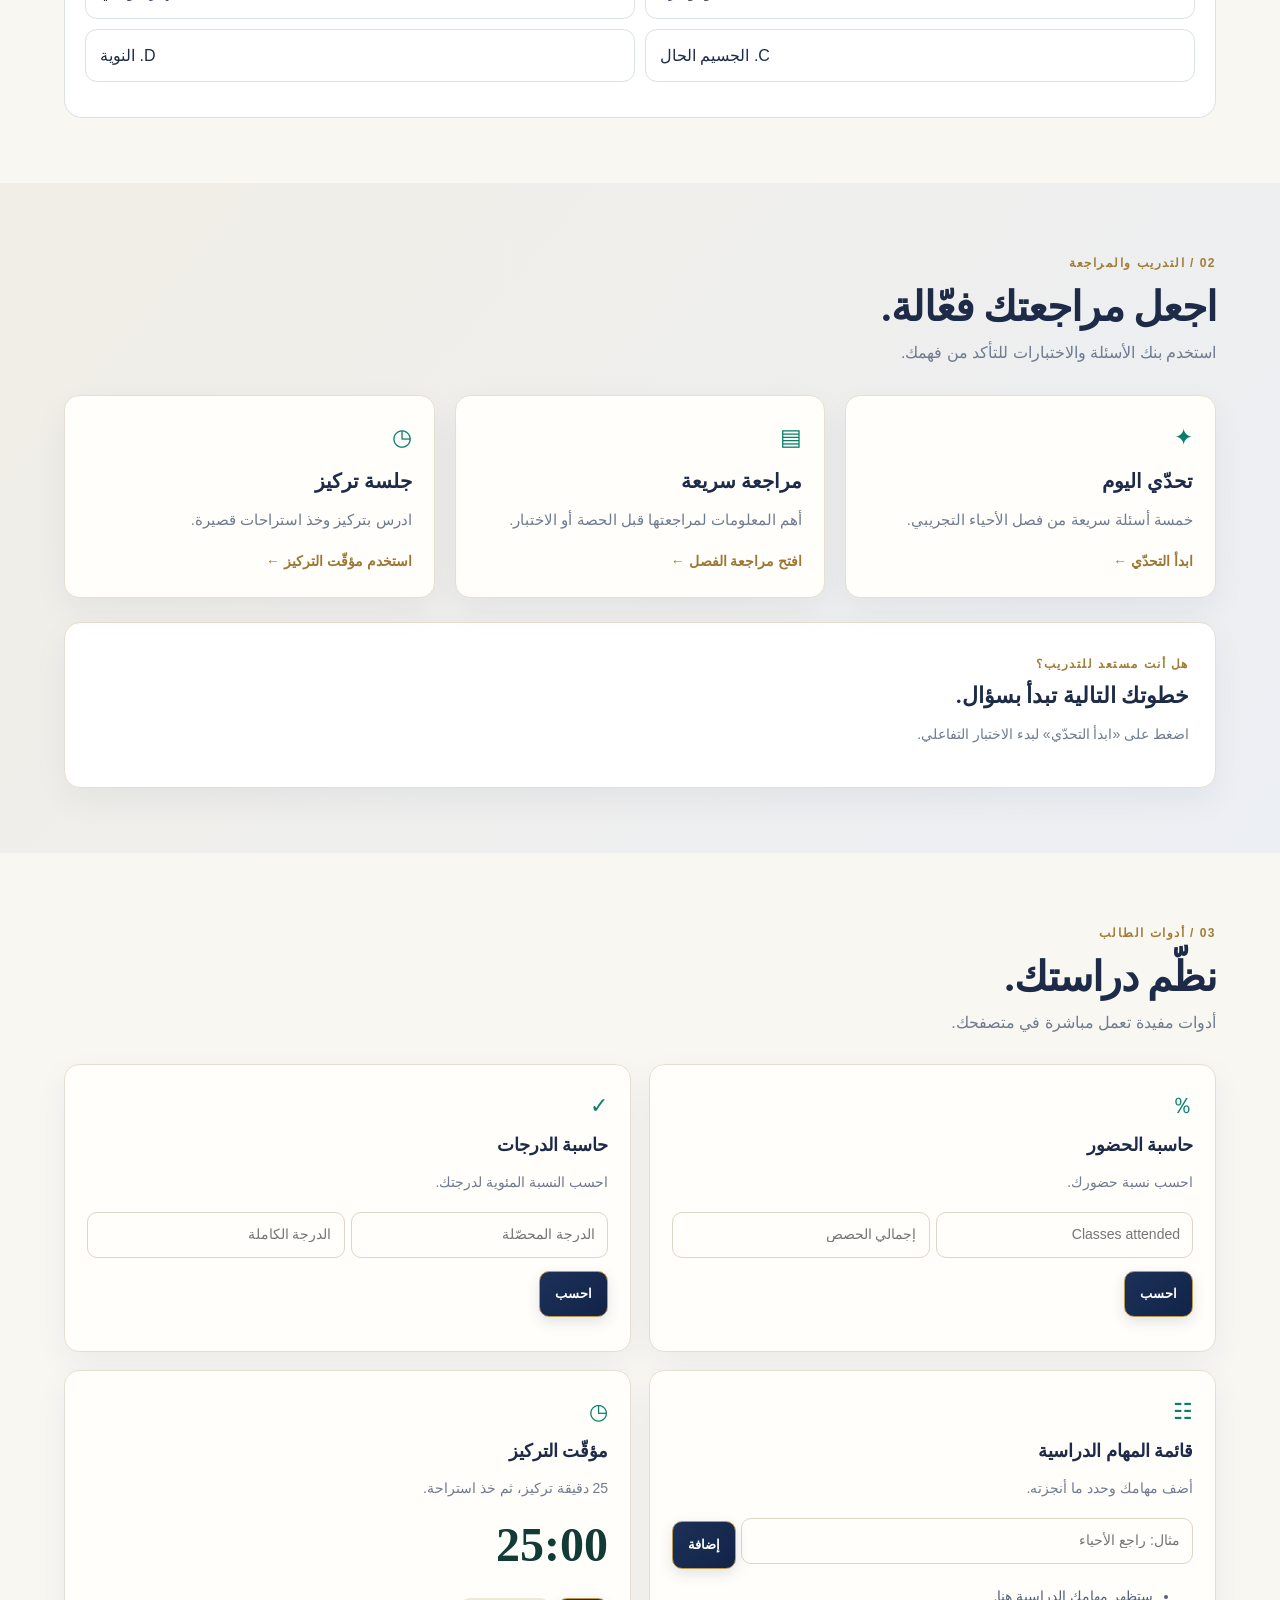
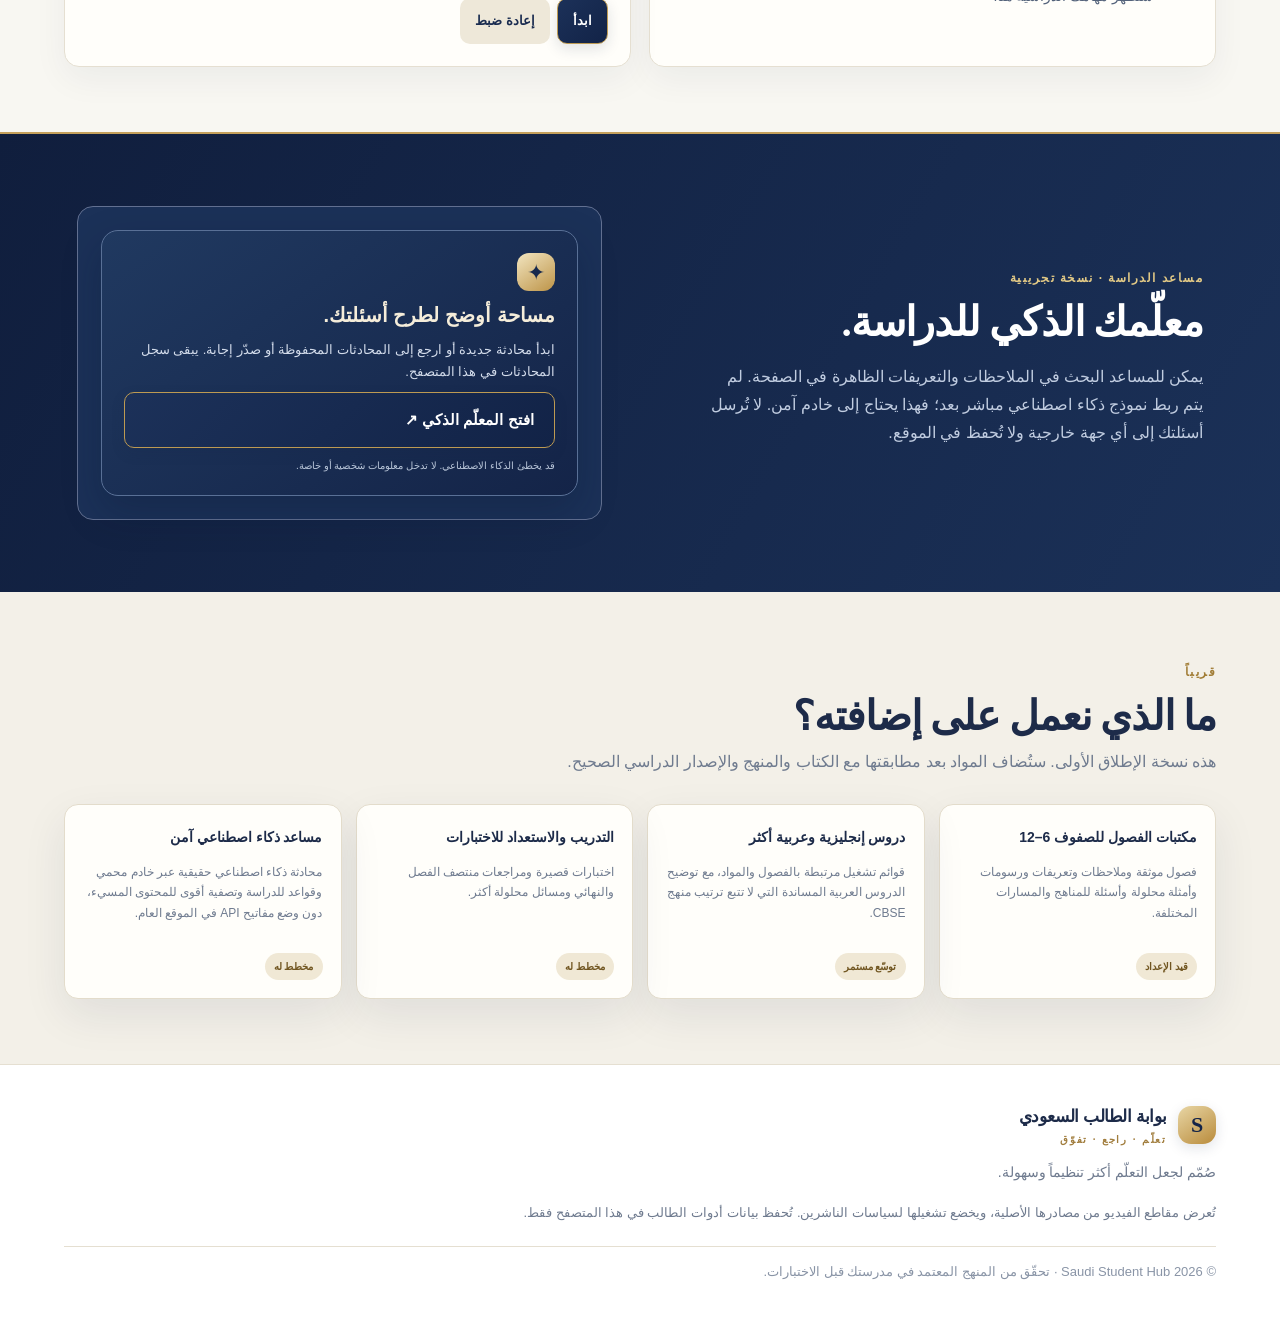
==== commit 69546af8: "Open AI Tutor with Arabic reply selected from Arabic homepage" ====
--- a/index.html
+++ b/index.html
@@ -6,7 +6,7 @@
 <title>بوابة الطالب السعودي | تعلّم وراجع وتفوّق</title><link rel="stylesheet" href="style.css">
 </head>
 <body>
-<header class="topbar"><a class="brand" href="#home"><span class="brandmark">S</span><span>بوابة الطالب السعودي<small>تعلّم · راجع · تفوّق</small></span></a><nav><a href="#library">مكتبة الدروس</a><a href="#practice">التدريب والمراجعة</a><a href="ai-tutor.html">المعلّم الذكي</a><a href="#games">الألعاب التعليمية</a><a href="#tools">أدوات الطالب</a><a href="#comingSoon">قريباً</a></nav><div class="top-actions"><a class="primary-link" href="index-en.html">English</a><button id="themeToggle" class="icon-btn" aria-label="تغيير المظهر">◐</button><a class="primary-link" href="#library">ابدأ التعلّم ↗</a></div></header>
+<header class="topbar"><a class="brand" href="#home"><span class="brandmark">S</span><span>بوابة الطالب السعودي<small>تعلّم · راجع · تفوّق</small></span></a><nav><a href="#library">مكتبة الدروس</a><a href="#practice">التدريب والمراجعة</a><a href="ai-tutor.html?lang=ar">المعلّم الذكي</a><a href="#games">الألعاب التعليمية</a><a href="#tools">أدوات الطالب</a><a href="#comingSoon">قريباً</a></nav><div class="top-actions"><a class="primary-link" href="index-en.html">English</a><button id="themeToggle" class="icon-btn" aria-label="تغيير المظهر">◐</button><a class="primary-link" href="#library">ابدأ التعلّم ↗</a></div></header>
 <main id="home">
 <section class="hero"><div class="hero-copy"><span class="eyebrow"><i></i> مساحتك التعليمية</span><h1>مكان واحد<br><em>لكل دروسك.</em></h1><p>افهم دروسك، وشاهد الشروحات، وراجع للاختبارات، واختبر معلوماتك من مكان واحد.</p><div class="hero-actions"><a class="btn primary" href="#library">تصفّح المكتبة <b>→</b></a><a class="btn secondary" href="#practice">ابدأ التدريب</a></div><div class="hero-meta"><span>✓ مصادر تعليمية مجانية</span><span>✓ دعم العربية والإنجليزية</span><span>✓ مناهج الصفوف 6–12</span></div></div><div class="hero-art"><div class="art-card"><div class="art-head"><span>✦ خطة دراسة اليوم</span><span class="status">نسخة تجريبية</span></div><div class="art-number">01 <small>/ 03</small></div><h3>تعلّم كل يوم.<br>وتقدّم خطوة.</h3><div class="art-progress"><span></span></div><div class="art-tags"><b>▶ Video</b><b>✎ Notes</b><b>✓ Quiz</b></div></div><div class="bubble bubble-one">📚 حسب الفصول</div><div class="bubble bubble-two">🌱 تعلّم حسب وتيرتك</div></div></section>
 <section class="stats"><div><b>06–12</b><span>الصفوف الدراسية</span></div><div><b>02</b><span>المناهج الدراسية</span></div><div><b>02</b><span>لغات التعلّم</span></div><div><b>100%</b><span>مصممة للطلاب</span></div></section>
--- a/style.css
+++ b/style.css
@@ -588,3 +588,62 @@
 .video-refresh-note b{color:var(--navy)}
 .dark .video-refresh-note{background:#202e43;border-color:var(--line);color:var(--ink)}
 .dark .video-refresh-note b{color:#b9d0ff}
+
+
+/* ROYAL STUDY HUB THEME — midnight navy, warm ivory and antique gold */
+:root{
+  --bg:#f8f7f2;
+  --surface:#fffefa;
+  --ink:#1d2b49;
+  --muted:#6f7b8f;
+  --line:#e5dfd1;
+  --navy:#142448;
+  --blue:#9d7835;
+  --mint:#e9e1cc;
+  --purple:#eee9f4;
+  --shadow:0 16px 44px rgba(20,36,72,.085);
+}
+body{background:var(--bg);color:var(--ink)}
+.topbar{background:rgba(255,254,250,.96);border-bottom-color:#e2d8c1}
+.brandmark{background:linear-gradient(145deg,#e8d6a5,#b98b3b);color:#142448;box-shadow:0 4px 13px #14244820}
+.brand small{color:#a17d3d}
+.topbar nav{color:#4f5f79}
+.topbar nav a:hover{color:#9d7835}
+.primary-link,.btn.primary{background:linear-gradient(135deg,#1c3159,#122347);color:#fff;border:1px solid #bd9a52;box-shadow:0 5px 14px #14244820}
+.primary-link:hover,.btn.primary:hover{background:linear-gradient(135deg,#2a426d,#172b50)}
+.eyebrow{color:#a17d36}
+.hero{background:linear-gradient(125deg,#faf8f2 50%,#eee9dc)}
+.hero h1 em{color:#9f7b3d}
+.stats{background:linear-gradient(110deg,#101e3d,#1c3157);border-top:2px solid #c5a15a}
+.stats b{color:#e4cd91}
+.selector-panel,.chapter-panel,.chapter-area,.practice-card,.quiz-area,.tool-card{border-color:#e5dfd1;box-shadow:0 12px 34px rgba(18,35,68,.055)}
+.selector-panel select,.tool-card input{background:#fffefa;border-color:#ded6c4;color:#1d2b49}
+.chapter-button.active,.chapter-button:hover{background:#f1ebdc;color:#80602b}
+.chapter-tag{background:#efe7d1;color:#765a24;border:1px solid #dfc98c}
+.tab.active{background:#1b2e53;color:#f6ebcd}
+.revision-banner{background:linear-gradient(110deg,#f2ecdc,#f6f5ef);border:1px solid #e8dec6}
+.note{background:#f8f6ee;border-color:#e6dfd0}
+.practice-section{background:linear-gradient(130deg,#f1eee6,#eceff4)}
+.practice-card,.tool-card{border-radius:15px}
+.assistant{background:linear-gradient(120deg,#101e3d,#1b3158);border-top:2px solid #c4a05b}
+.assistant .eyebrow{color:#e2c985}
+.chat-preview{background:#1b3158;border:1px solid #627091}
+.roadmap{background:#f3f0e8}
+.roadmap-card{background:#fffefa;border-color:#e3dccb}
+.roadmap-card span{background:#f0e8d5;color:#715621}
+.scope-note{border-left-color:#b38b42;background:#f3efe5;color:#58657a}
+.btn.secondary{background:#eee8d9;color:#1a2c50}
+.ai-tutor-launch-card{display:grid;gap:10px;align-content:center;min-height:230px;padding:22px;border:1px solid #597096;border-radius:17px;background:linear-gradient(145deg,#203960,#142448);box-shadow:0 16px 38px #08152a40}
+.ai-tutor-launch-icon{width:38px;height:38px;border-radius:12px;background:linear-gradient(145deg,#f2e5c0,#bd9448);color:#17294d;display:grid;place-items:center;font-size:22px}
+.ai-tutor-launch-card h3{font:800 20px Manrope, sans-serif;margin:2px 0;color:#f5edda}
+.ai-tutor-launch-card p{color:#d3dceb;margin:0;font-size:13px;line-height:1.65}
+.ai-tutor-launch-card small{color:#b8c5d8;font-size:10px;line-height:1.5}
+.dark{--bg:#111a2c;--surface:#192640;--ink:#e9edf5;--muted:#a8b3c5;--line:#303d57;--navy:#e7d6ad;--blue:#e0c27c}
+.dark .hero{background:linear-gradient(120deg,#101827,#1a2942)}
+.dark .stats{background:#0b1730}
+.dark .practice-section{background:#131f32}
+.dark .roadmap{background:#111d30}
+.dark .roadmap-card{background:#18263b;border-color:#2a3a53}
+.dark .selector-panel select,.dark .tool-card input{background:#202e43;color:var(--ink);border-color:var(--line)}
+.dark .ai-tutor-launch-card{background:linear-gradient(145deg,#1a3158,#0e1b35)}
+@media(max-width:680px){.ai-tutor-launch-card{min-height:0;padding:19px}.topbar nav a[href="ai-tutor.html"]{display:inline-flex}}
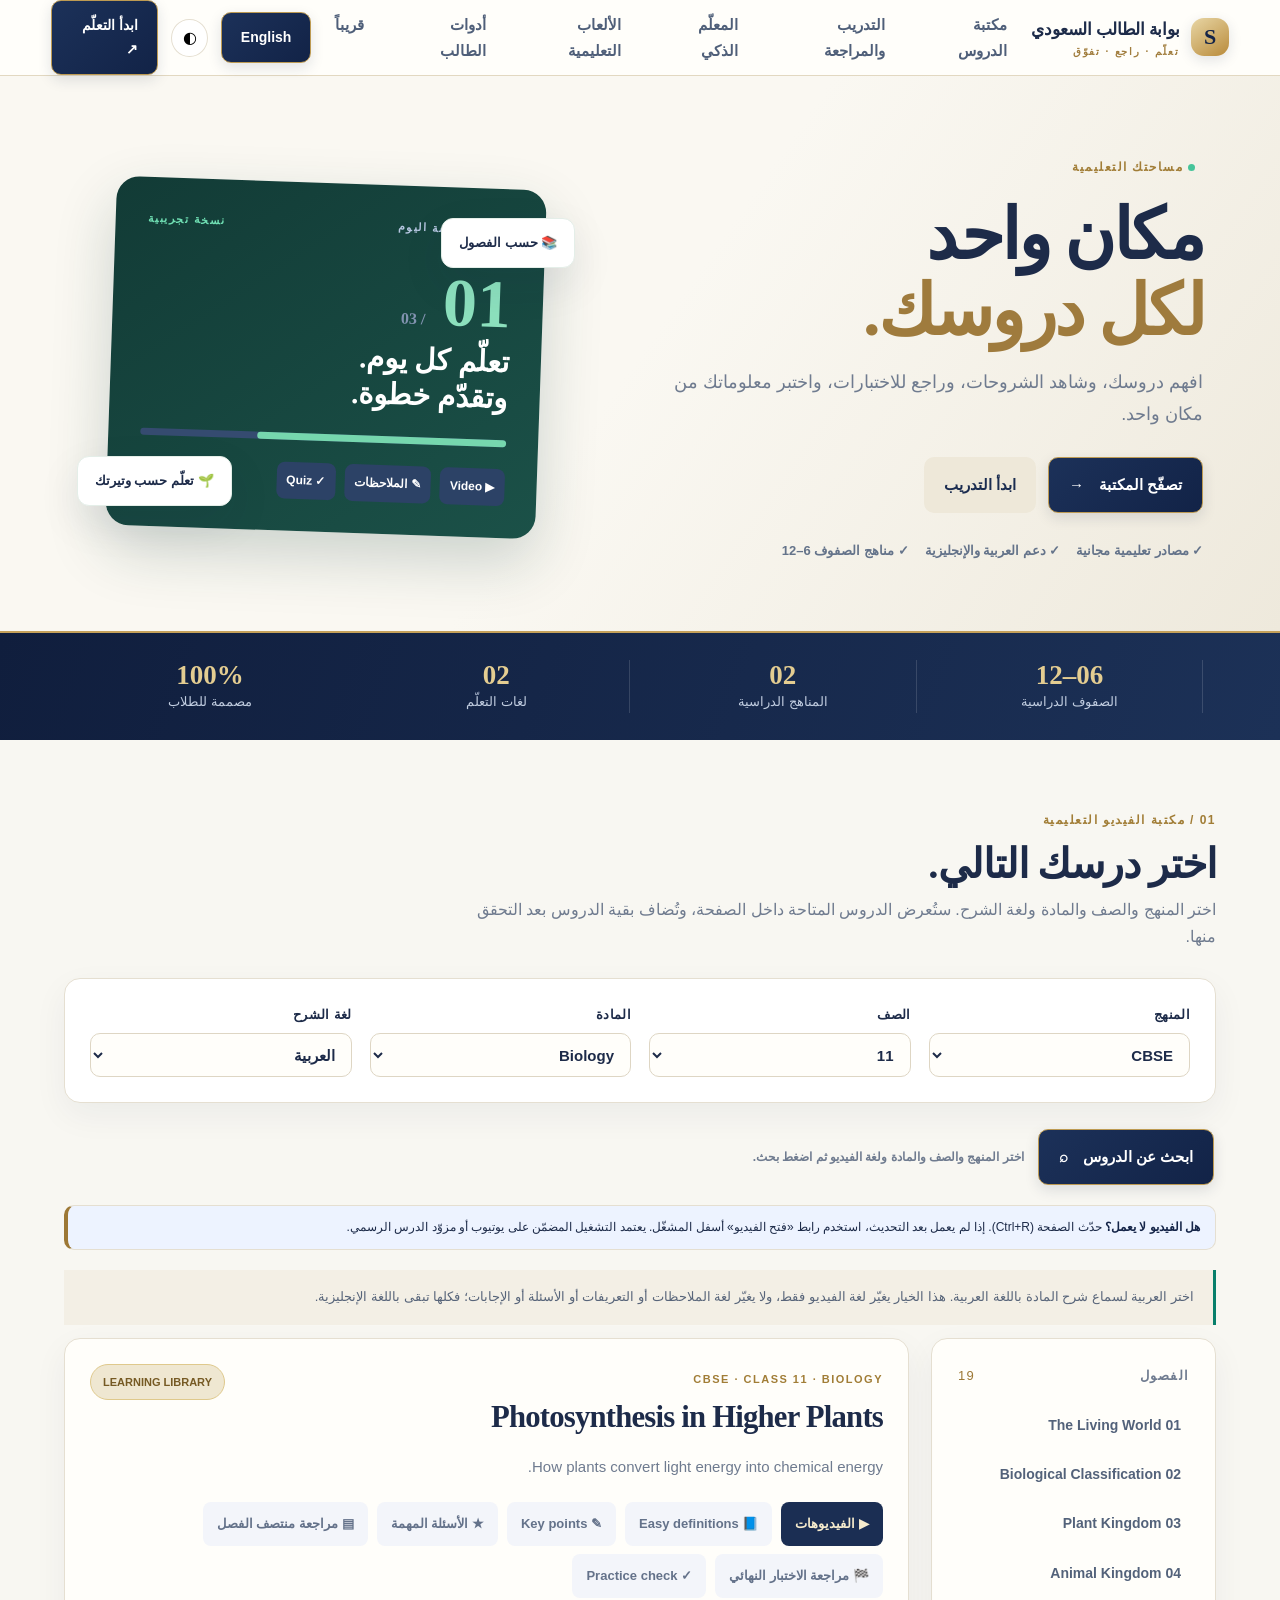
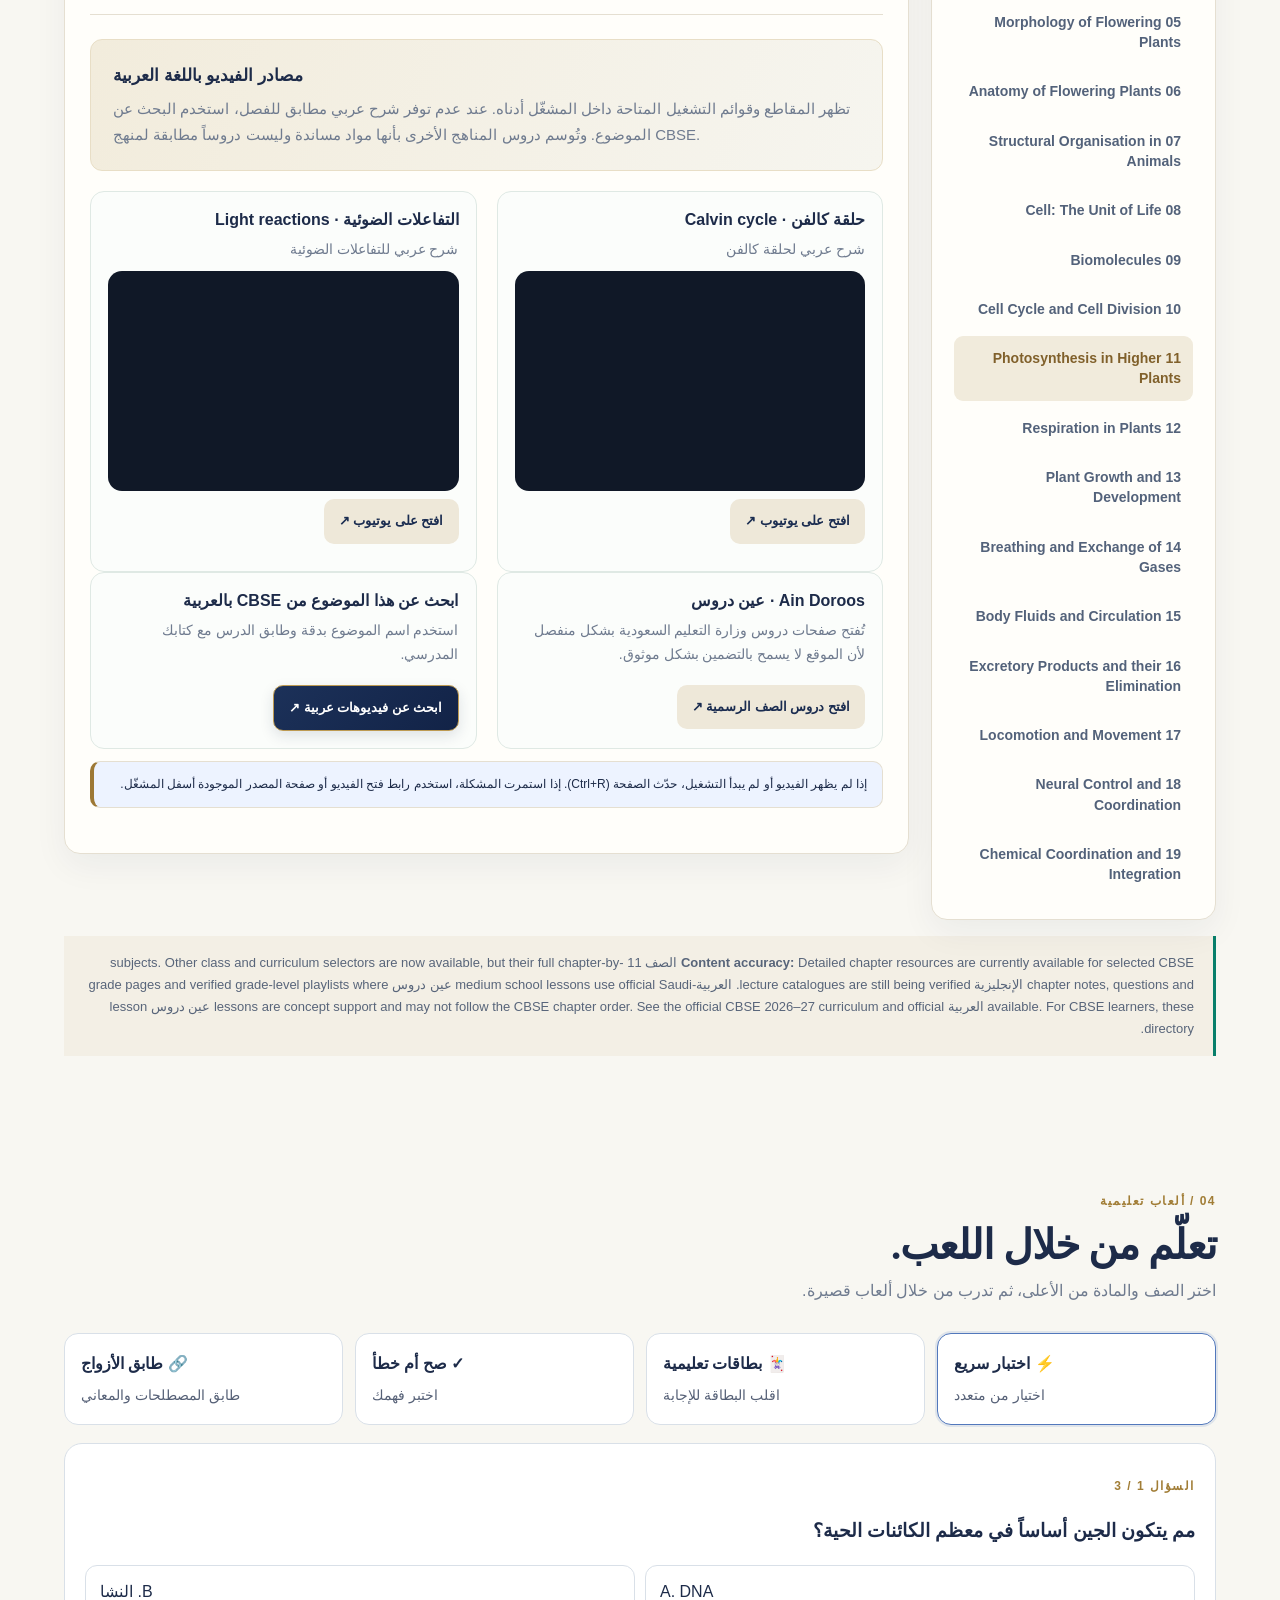
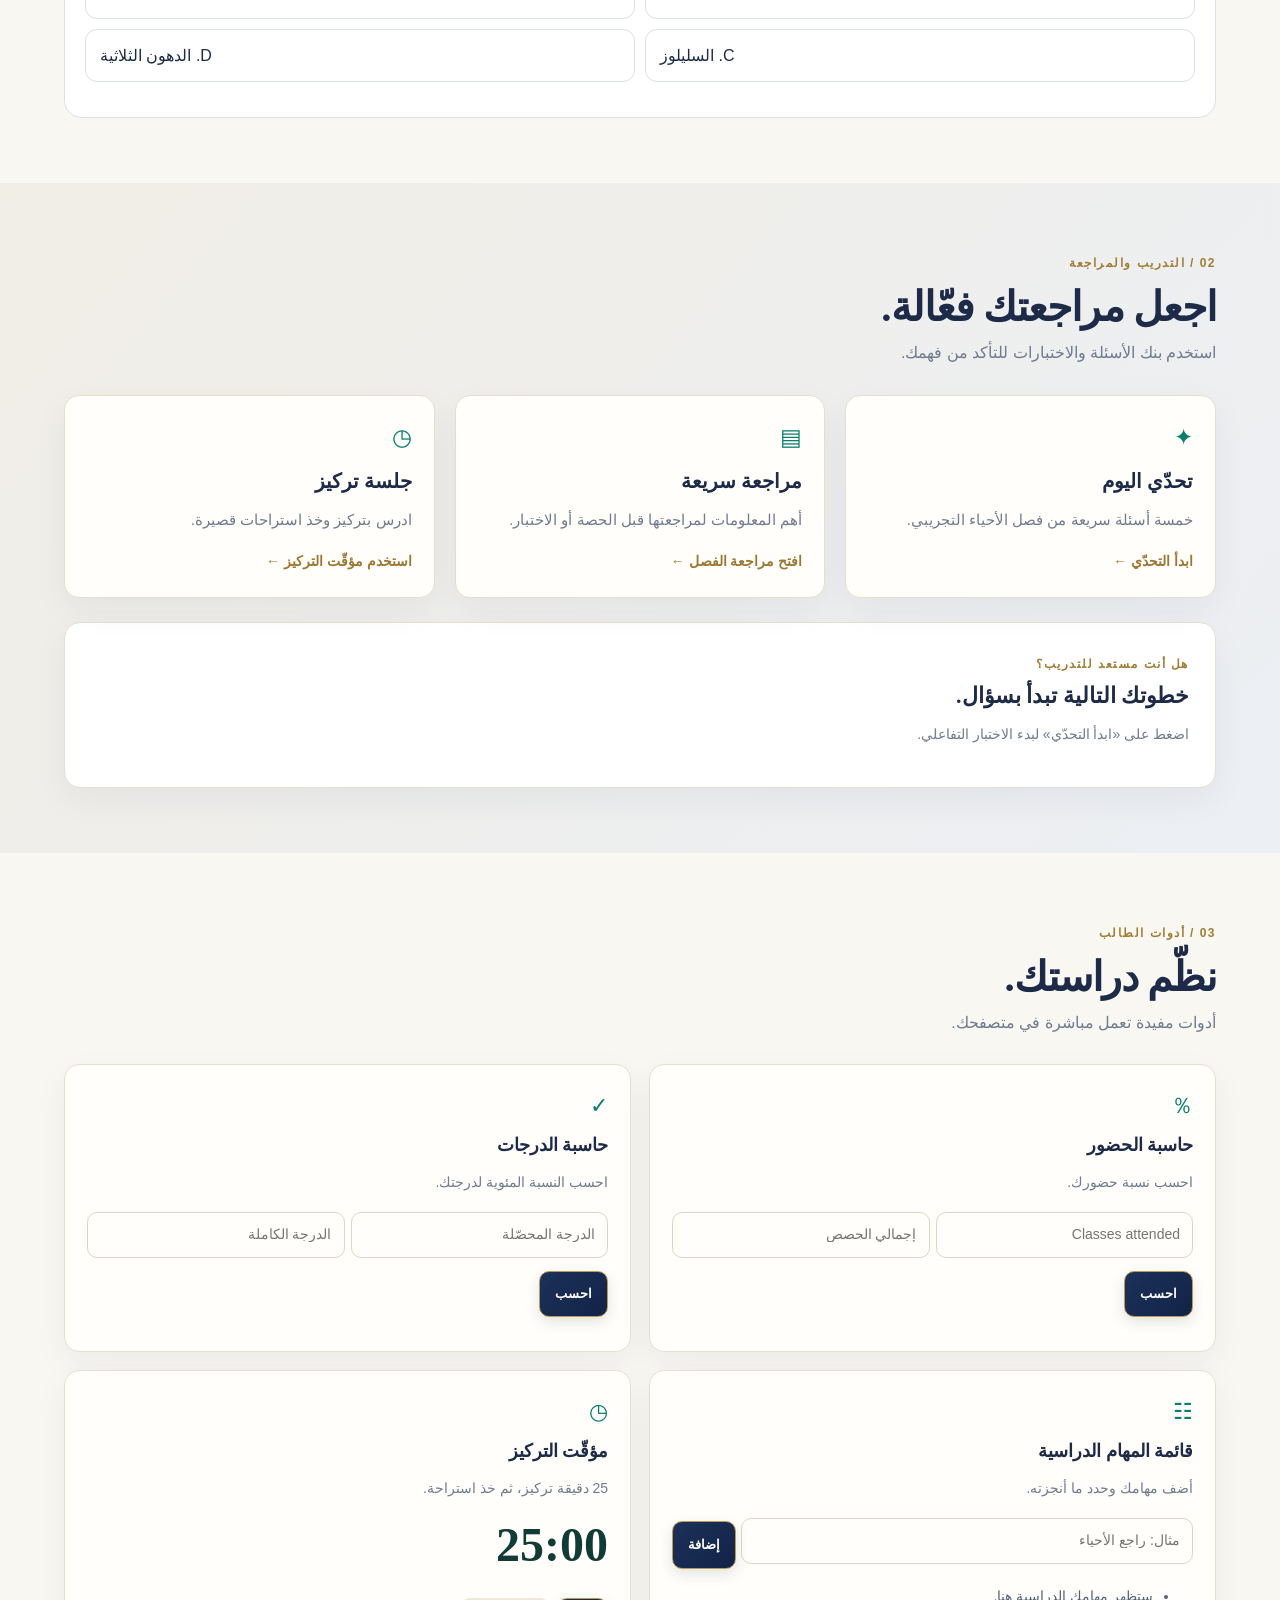
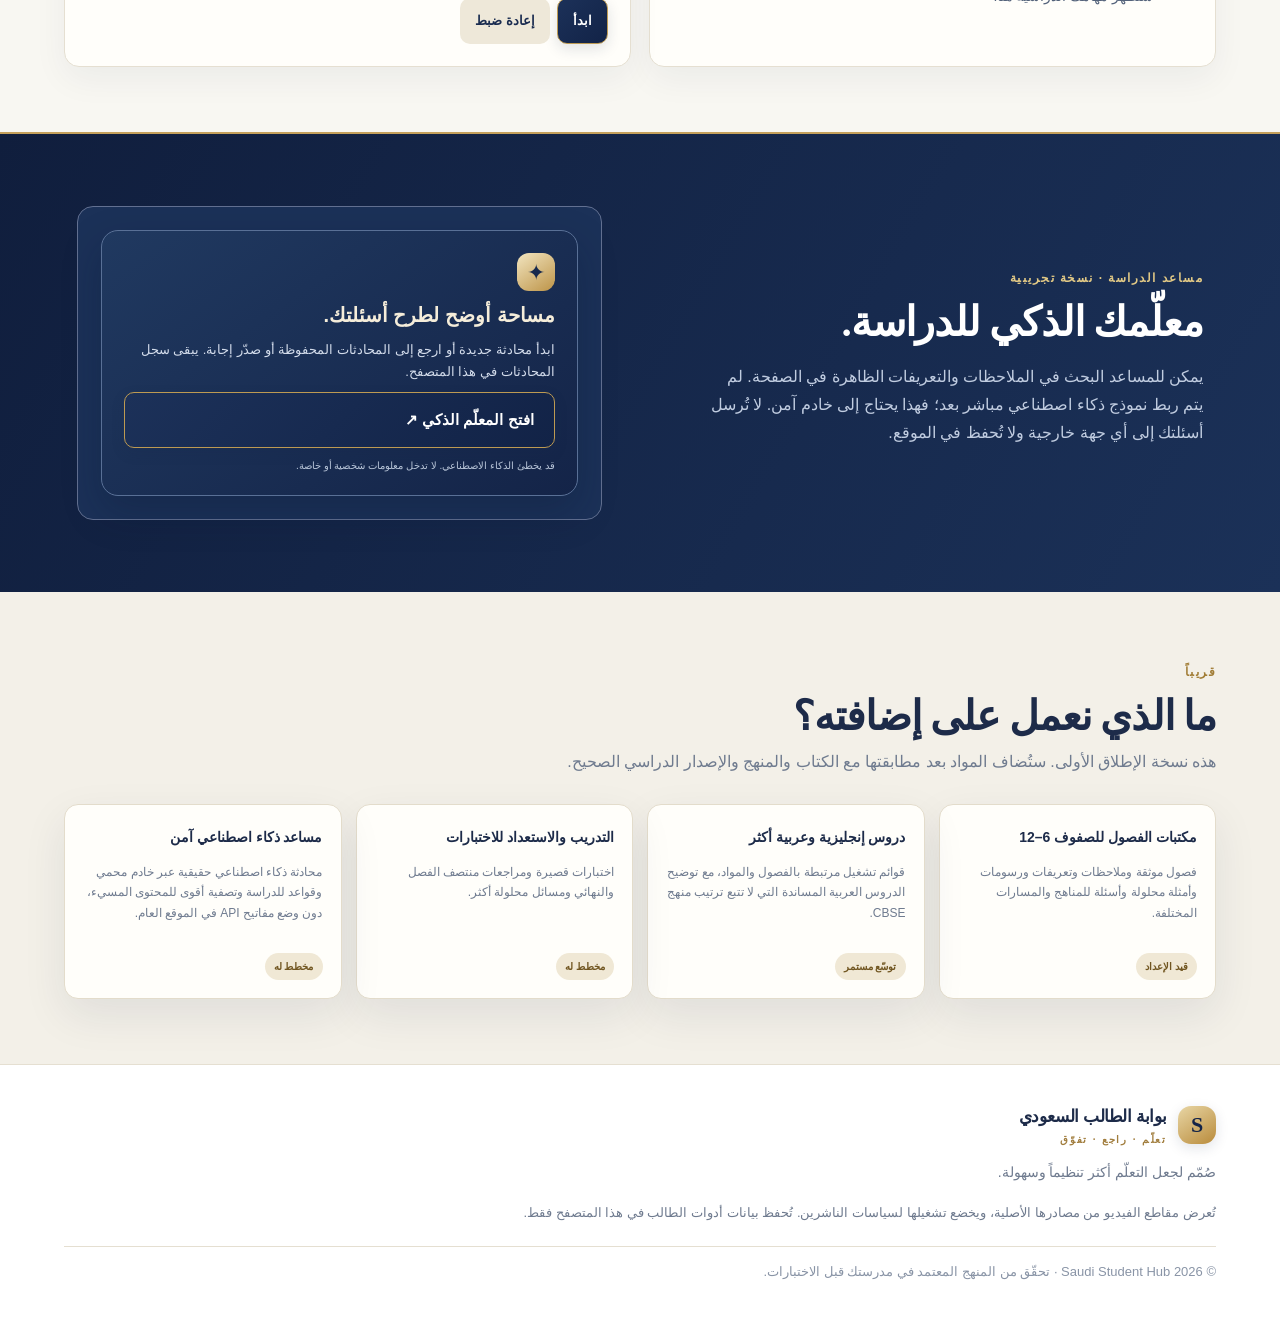
==== commit 0a338493: "Fix AdSense verification code on Arabic homepage" ====
--- a/index.html
+++ b/index.html
@@ -1,7 +1,9 @@
 <!doctype html>
 <html lang="ar" dir="rtl">
 <head>
-<meta charset="utf-8"><meta name="viewport" content="width=device-width,initial-scale=1"><meta http-equiv="Content-Security-Policy" content="default-src 'self'; script-src 'self'; style-src 'self' 'unsafe-inline'; font-src 'self' data:; img-src 'self' data: https:; frame-src https://www.youtube-nocookie.com https://youtube-nocookie.com https://www.youtube.com https://youtube.com https://www.ientv.edu.sa; connect-src 'self'; object-src 'none'; base-uri 'self'; form-action 'self'; upgrade-insecure-requests"><meta name="referrer" content="strict-origin-when-cross-origin">
+<script async src="https://pagead2.googlesyndication.com/pagead/js/adsbygoogle.js?client=ca-pub-2310351676273957"
+     crossorigin="anonymous"></script>
+<meta charset="utf-8"><meta name="viewport" content="width=device-width,initial-scale=1"><meta http-equiv="Content-Security-Policy" content="default-src 'self'; script-src 'self' https://pagead2.googlesyndication.com; style-src 'self' 'unsafe-inline'; font-src 'self' data:; img-src 'self' data: https:; frame-src https://www.youtube-nocookie.com https://youtube-nocookie.com https://www.youtube.com https://youtube.com https://www.ientv.edu.sa; connect-src 'self'; object-src 'none'; base-uri 'self'; form-action 'self'; upgrade-insecure-requests"><meta name="referrer" content="strict-origin-when-cross-origin">
 <meta name="description" content="Saudi Student Hub: organised chapter lessons, embedded videos, notes, revision and practice.">
 <title>بوابة الطالب السعودي | تعلّم وراجع وتفوّق</title><link rel="stylesheet" href="style.css">
 </head>
